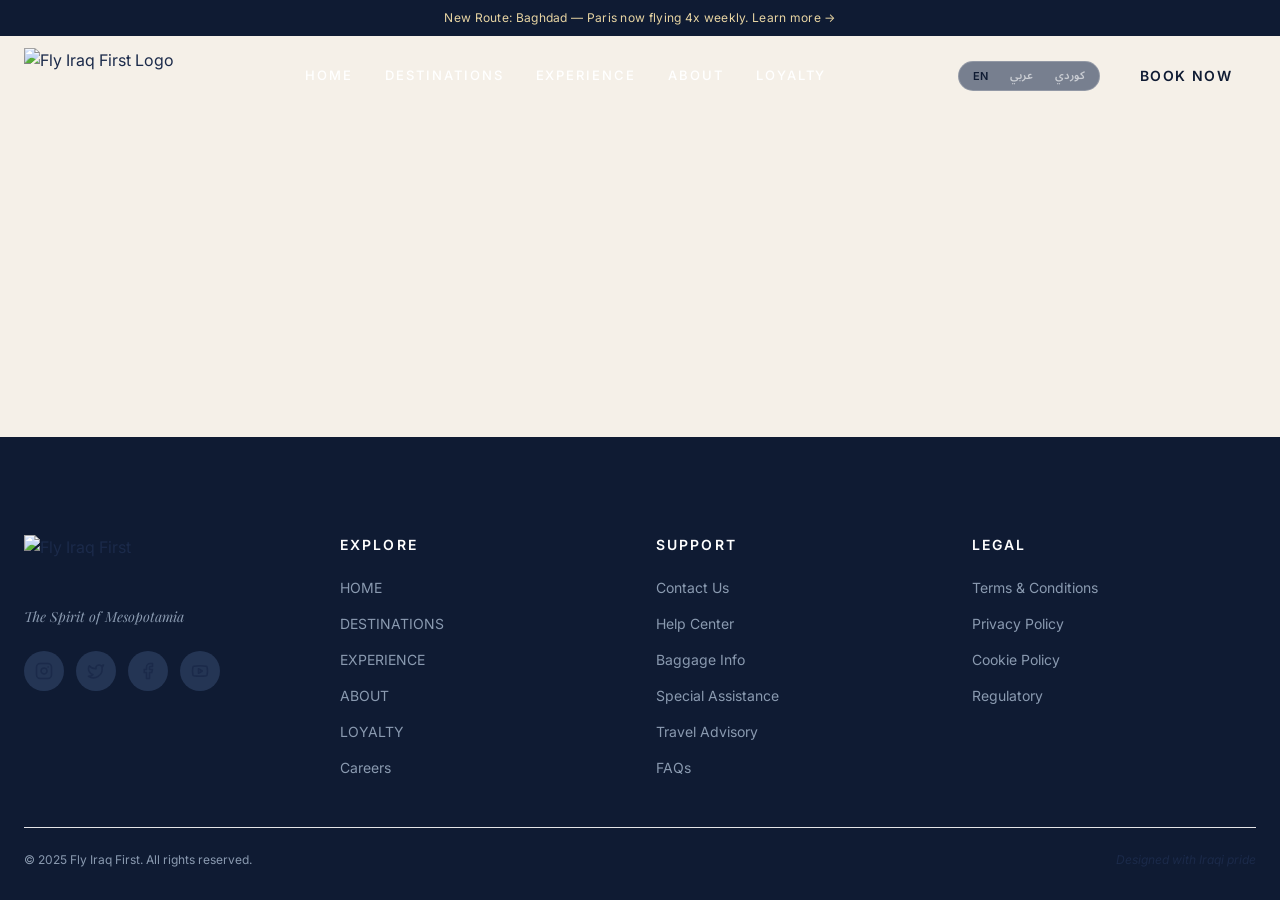
==== flyiraq-v1/index.html @ d0d659bf "Rename extracted/ to flyiraq-v1/ and update references Co-Authored-By: Claude Opus 4.8 <noreply@anth" ====
<!doctype html>
<html lang="en">
  <head>
    <meta charset="UTF-8" />
    <meta name="viewport" content="width=device-width, initial-scale=1.0" />
    <title>Fly Iraq First — The Spirit of Mesopotamia</title>
    <link rel="preconnect" href="https://fonts.googleapis.com" />
    <link rel="preconnect" href="https://fonts.gstatic.com" crossorigin />
    <link href="https://fonts.googleapis.com/css2?family=Inter:wght@300;400;500;600;700&family=Noto+Sans+Arabic:wght@300;400;500;600;700&family=Playfair+Display:ital,wght@0,400;0,600;0,700;1,400&display=swap" rel="stylesheet" />
    <link href="https://fonts.googleapis.com/css2?family=Noto+Naskh+Arabic:wght@400;500;600;700&display=swap" rel="stylesheet" />
    <script type="module" crossorigin src="./assets/index-B_lnW-cj.js"></script>
    <link rel="stylesheet" crossorigin href="./assets/index-8fQ9rFfK.css">
  </head>
  <body>
    <div id="root"></div>
  </body>
</html>
---- flyiraq-v1/assets/index-8fQ9rFfK.css ----
*,:before,:after{--tw-border-spacing-x: 0;--tw-border-spacing-y: 0;--tw-translate-x: 0;--tw-translate-y: 0;--tw-rotate: 0;--tw-skew-x: 0;--tw-skew-y: 0;--tw-scale-x: 1;--tw-scale-y: 1;--tw-pan-x: ;--tw-pan-y: ;--tw-pinch-zoom: ;--tw-scroll-snap-strictness: proximity;--tw-gradient-from-position: ;--tw-gradient-via-position: ;--tw-gradient-to-position: ;--tw-ordinal: ;--tw-slashed-zero: ;--tw-numeric-figure: ;--tw-numeric-spacing: ;--tw-numeric-fraction: ;--tw-ring-inset: ;--tw-ring-offset-width: 0px;--tw-ring-offset-color: #fff;--tw-ring-color: rgb(59 130 246 / .5);--tw-ring-offset-shadow: 0 0 #0000;--tw-ring-shadow: 0 0 #0000;--tw-shadow: 0 0 #0000;--tw-shadow-colored: 0 0 #0000;--tw-blur: ;--tw-brightness: ;--tw-contrast: ;--tw-grayscale: ;--tw-hue-rotate: ;--tw-invert: ;--tw-saturate: ;--tw-sepia: ;--tw-drop-shadow: ;--tw-backdrop-blur: ;--tw-backdrop-brightness: ;--tw-backdrop-contrast: ;--tw-backdrop-grayscale: ;--tw-backdrop-hue-rotate: ;--tw-backdrop-invert: ;--tw-backdrop-opacity: ;--tw-backdrop-saturate: ;--tw-backdrop-sepia: ;--tw-contain-size: ;--tw-contain-layout: ;--tw-contain-paint: ;--tw-contain-style: }::backdrop{--tw-border-spacing-x: 0;--tw-border-spacing-y: 0;--tw-translate-x: 0;--tw-translate-y: 0;--tw-rotate: 0;--tw-skew-x: 0;--tw-skew-y: 0;--tw-scale-x: 1;--tw-scale-y: 1;--tw-pan-x: ;--tw-pan-y: ;--tw-pinch-zoom: ;--tw-scroll-snap-strictness: proximity;--tw-gradient-from-position: ;--tw-gradient-via-position: ;--tw-gradient-to-position: ;--tw-ordinal: ;--tw-slashed-zero: ;--tw-numeric-figure: ;--tw-numeric-spacing: ;--tw-numeric-fraction: ;--tw-ring-inset: ;--tw-ring-offset-width: 0px;--tw-ring-offset-color: #fff;--tw-ring-color: rgb(59 130 246 / .5);--tw-ring-offset-shadow: 0 0 #0000;--tw-ring-shadow: 0 0 #0000;--tw-shadow: 0 0 #0000;--tw-shadow-colored: 0 0 #0000;--tw-blur: ;--tw-brightness: ;--tw-contrast: ;--tw-grayscale: ;--tw-hue-rotate: ;--tw-invert: ;--tw-saturate: ;--tw-sepia: ;--tw-drop-shadow: ;--tw-backdrop-blur: ;--tw-backdrop-brightness: ;--tw-backdrop-contrast: ;--tw-backdrop-grayscale: ;--tw-backdrop-hue-rotate: ;--tw-backdrop-invert: ;--tw-backdrop-opacity: ;--tw-backdrop-saturate: ;--tw-backdrop-sepia: ;--tw-contain-size: ;--tw-contain-layout: ;--tw-contain-paint: ;--tw-contain-style: }*,:before,:after{box-sizing:border-box;border-width:0;border-style:solid;border-color:#e5e7eb}:before,:after{--tw-content: ""}html,:host{line-height:1.5;-webkit-text-size-adjust:100%;-moz-tab-size:4;-o-tab-size:4;tab-size:4;font-family:ui-sans-serif,system-ui,sans-serif,"Apple Color Emoji","Segoe UI Emoji",Segoe UI Symbol,"Noto Color Emoji";font-feature-settings:normal;font-variation-settings:normal;-webkit-tap-highlight-color:transparent}body{margin:0;line-height:inherit}hr{height:0;color:inherit;border-top-width:1px}abbr:where([title]){-webkit-text-decoration:underline dotted;text-decoration:underline dotted}h1,h2,h3,h4,h5,h6{font-size:inherit;font-weight:inherit}a{color:inherit;text-decoration:inherit}b,strong{font-weight:bolder}code,kbd,samp,pre{font-family:ui-monospace,SFMono-Regular,Menlo,Monaco,Consolas,Liberation Mono,Courier New,monospace;font-feature-settings:normal;font-variation-settings:normal;font-size:1em}small{font-size:80%}sub,sup{font-size:75%;line-height:0;position:relative;vertical-align:baseline}sub{bottom:-.25em}sup{top:-.5em}table{text-indent:0;border-color:inherit;border-collapse:collapse}button,input,optgroup,select,textarea{font-family:inherit;font-feature-settings:inherit;font-variation-settings:inherit;font-size:100%;font-weight:inherit;line-height:inherit;letter-spacing:inherit;color:inherit;margin:0;padding:0}button,select{text-transform:none}button,input:where([type=button]),input:where([type=reset]),input:where([type=submit]){-webkit-appearance:button;background-color:transparent;background-image:none}:-moz-focusring{outline:auto}:-moz-ui-invalid{box-shadow:none}progress{vertical-align:baseline}::-webkit-inner-spin-button,::-webkit-outer-spin-button{height:auto}[type=search]{-webkit-appearance:textfield;outline-offset:-2px}::-webkit-search-decoration{-webkit-appearance:none}::-webkit-file-upload-button{-webkit-appearance:button;font:inherit}summary{display:list-item}blockquote,dl,dd,h1,h2,h3,h4,h5,h6,hr,figure,p,pre{margin:0}fieldset{margin:0;padding:0}legend{padding:0}ol,ul,menu{list-style:none;margin:0;padding:0}dialog{padding:0}textarea{resize:vertical}input::-moz-placeholder,textarea::-moz-placeholder{opacity:1;color:#9ca3af}input::placeholder,textarea::placeholder{opacity:1;color:#9ca3af}button,[role=button]{cursor:pointer}:disabled{cursor:default}img,svg,video,canvas,audio,iframe,embed,object{display:block;vertical-align:middle}img,video{max-width:100%;height:auto}[hidden]:where(:not([hidden=until-found])){display:none}:root{--background: 0 0% 100%;--foreground: 240 10% 3.9%;--card: 0 0% 100%;--card-foreground: 240 10% 3.9%;--popover: 0 0% 100%;--popover-foreground: 240 10% 3.9%;--primary: 240 5.9% 10%;--primary-foreground: 0 0% 98%;--secondary: 240 4.8% 95.9%;--secondary-foreground: 240 5.9% 10%;--muted: 240 4.8% 95.9%;--muted-foreground: 240 3.8% 46.1%;--accent: 240 4.8% 95.9%;--accent-foreground: 240 5.9% 10%;--destructive: 0 84.2% 60.2%;--destructive-foreground: 0 0% 98%;--border: 240 5.9% 90%;--input: 240 5.9% 90%;--ring: 240 5.9% 10%;--radius: .25rem;--gold-primary: #C5A55A;--gold-light: #E8D5A3;--gold-dark: #9A7B3D;--navy-primary: #1B2A4A;--navy-deep: #0F1B33;--navy-surface: #243554;--navy-light: #2D4A6F;--cream: #F5F0E8;--cream-dark: #E8E0D4;--text-primary: #1B2A4A;--text-secondary: #5A6A82;--text-on-dark: #F5F0E8;--text-muted-dark: #8A9AB0;--gold-gradient: linear-gradient(135deg, #C5A55A 0%, #E8D5A3 50%, #9A7B3D 100%);--navy-gradient: linear-gradient(180deg, #1B2A4A 0%, #0F1B33 100%);--ease-luxury: cubic-bezier(.16, 1, .3, 1);--ease-smooth: cubic-bezier(.45, .05, .55, .95);--ease-dramatic: cubic-bezier(.87, 0, .13, 1);--ease-bounce: cubic-bezier(.34, 1.56, .64, 1)}.dark{--background: 240 10% 3.9%;--foreground: 0 0% 98%;--card: 240 10% 3.9%;--card-foreground: 0 0% 98%;--popover: 240 10% 3.9%;--popover-foreground: 0 0% 98%;--primary: 0 0% 98%;--primary-foreground: 240 5.9% 10%;--secondary: 240 3.7% 15.9%;--secondary-foreground: 0 0% 98%;--muted: 240 3.7% 15.9%;--muted-foreground: 240 5% 64.9%;--accent: 240 3.7% 15.9%;--accent-foreground: 0 0% 98%;--destructive: 0 62.8% 30.6%;--destructive-foreground: 0 0% 98%;--border: 240 3.7% 15.9%;--input: 240 3.7% 15.9%;--ring: 240 4.9% 83.9%}*{border-color:hsl(var(--border))}body{--tw-bg-opacity: 1;background-color:rgb(245 240 232 / var(--tw-bg-opacity, 1));font-family:Inter,sans-serif;--tw-text-opacity: 1;color:rgb(27 42 74 / var(--tw-text-opacity, 1));-webkit-font-smoothing:antialiased;-moz-osx-font-smoothing:grayscale}html{scroll-behavior:smooth}h1,h2,h3,h4,h5,h6{font-family:Playfair Display,serif}.sr-only{position:absolute;width:1px;height:1px;padding:0;margin:-1px;overflow:hidden;clip:rect(0,0,0,0);white-space:nowrap;border-width:0}.pointer-events-none{pointer-events:none}.visible{visibility:visible}.invisible{visibility:hidden}.fixed{position:fixed}.absolute{position:absolute}.relative{position:relative}.inset-0{inset:0}.inset-x-0{left:0;right:0}.inset-y-0{top:0;bottom:0}.-bottom-1{bottom:-.25rem}.-bottom-12{bottom:-3rem}.-bottom-\[13px\]{bottom:-13px}.-left-12{left:-3rem}.-right-12{right:-3rem}.-right-4{right:-1rem}.-top-12{top:-3rem}.bottom-0{bottom:0}.bottom-24{bottom:6rem}.bottom-6{bottom:1.5rem}.bottom-8{bottom:2rem}.left-0{left:0}.left-1\/2{left:50%}.left-2{left:.5rem}.left-3{left:.75rem}.left-4{left:1rem}.left-6{left:1.5rem}.left-\[50\%\]{left:50%}.right-0{right:0}.right-1{right:.25rem}.right-2{right:.5rem}.right-3{right:.75rem}.right-4{right:1rem}.top-0{top:0}.top-1\.5{top:.375rem}.top-1\/2{top:50%}.top-3{top:.75rem}.top-3\.5{top:.875rem}.top-4{top:1rem}.top-\[1px\]{top:1px}.top-\[36px\]{top:36px}.top-\[50\%\]{top:50%}.top-\[60\%\]{top:60%}.top-full{top:100%}.isolate{isolation:isolate}.z-0{z-index:0}.z-10{z-index:10}.z-20{z-index:20}.z-40{z-index:40}.z-50{z-index:50}.z-\[1\]{z-index:1}.z-\[60\]{z-index:60}.order-first{order:-9999}.order-last{order:9999}.col-start-2{grid-column-start:2}.row-span-2{grid-row:span 2 / span 2}.row-start-1{grid-row-start:1}.\!m-0{margin:0!important}.-mx-1{margin-left:-.25rem;margin-right:-.25rem}.-my-2{margin-top:-.5rem;margin-bottom:-.5rem}.mx-2{margin-left:.5rem;margin-right:.5rem}.mx-3\.5{margin-left:.875rem;margin-right:.875rem}.mx-auto{margin-left:auto;margin-right:auto}.my-0{margin-top:0;margin-bottom:0}.my-0\.5{margin-top:.125rem;margin-bottom:.125rem}.my-1{margin-top:.25rem;margin-bottom:.25rem}.my-5{margin-top:1.25rem;margin-bottom:1.25rem}.-ml-4{margin-left:-1rem}.-mt-4{margin-top:-1rem}.-mt-\[116px\]{margin-top:-116px}.mb-1{margin-bottom:.25rem}.mb-1\.5{margin-bottom:.375rem}.mb-10{margin-bottom:2.5rem}.mb-12{margin-bottom:3rem}.mb-16{margin-bottom:4rem}.mb-2{margin-bottom:.5rem}.mb-3{margin-bottom:.75rem}.mb-4{margin-bottom:1rem}.mb-5{margin-bottom:1.25rem}.mb-6{margin-bottom:1.5rem}.mb-8{margin-bottom:2rem}.mb-space-2{margin-bottom:16px}.mb-space-6{margin-bottom:64px}.ml-1{margin-left:.25rem}.ml-4{margin-left:1rem}.ml-auto{margin-left:auto}.mr-2{margin-right:.5rem}.mt-0\.5{margin-top:.125rem}.mt-1{margin-top:.25rem}.mt-1\.5{margin-top:.375rem}.mt-10{margin-top:2.5rem}.mt-12{margin-top:3rem}.mt-2{margin-top:.5rem}.mt-3{margin-top:.75rem}.mt-4{margin-top:1rem}.mt-5{margin-top:1.25rem}.mt-6{margin-top:1.5rem}.mt-8{margin-top:2rem}.mt-auto{margin-top:auto}.line-clamp-1{overflow:hidden;display:-webkit-box;-webkit-box-orient:vertical;-webkit-line-clamp:1}.line-clamp-2{overflow:hidden;display:-webkit-box;-webkit-box-orient:vertical;-webkit-line-clamp:2}.block{display:block}.inline-block{display:inline-block}.flex{display:flex}.inline-flex{display:inline-flex}.table{display:table}.table-caption{display:table-caption}.table-cell{display:table-cell}.table-row{display:table-row}.grid{display:grid}.hidden{display:none}.aspect-\[3\/4\]{aspect-ratio:3/4}.aspect-square{aspect-ratio:1 / 1}.aspect-video{aspect-ratio:16 / 9}.size-10{width:2.5rem;height:2.5rem}.size-2{width:.5rem;height:.5rem}.size-2\.5{width:.625rem;height:.625rem}.size-3{width:.75rem;height:.75rem}.size-3\.5{width:.875rem;height:.875rem}.size-4{width:1rem;height:1rem}.size-6{width:1.5rem;height:1.5rem}.size-7{width:1.75rem;height:1.75rem}.size-8{width:2rem;height:2rem}.size-9{width:2.25rem;height:2.25rem}.size-auto{width:auto;height:auto}.size-full{width:100%;height:100%}.h-1{height:.25rem}.h-1\.5{height:.375rem}.h-10{height:2.5rem}.h-12{height:3rem}.h-14{height:3.5rem}.h-16{height:4rem}.h-2{height:.5rem}.h-2\.5{height:.625rem}.h-20{height:5rem}.h-32{height:8rem}.h-4{height:1rem}.h-48{height:12rem}.h-5{height:1.25rem}.h-6{height:1.5rem}.h-7{height:1.75rem}.h-8{height:2rem}.h-9{height:2.25rem}.h-\[1\.15rem\]{height:1.15rem}.h-\[100dvh\]{height:100dvh}.h-\[1px\]{height:1px}.h-\[2px\]{height:2px}.h-\[36px\]{height:36px}.h-\[4px\]{height:4px}.h-\[72px\]{height:72px}.h-\[calc\(100\%-1px\)\]{height:calc(100% - 1px)}.h-\[var\(--radix-navigation-menu-viewport-height\)\]{height:var(--radix-navigation-menu-viewport-height)}.h-\[var\(--radix-select-trigger-height\)\]{height:var(--radix-select-trigger-height)}.h-auto{height:auto}.h-full{height:100%}.h-px{height:1px}.h-svh{height:100svh}.max-h-\[300px\]{max-height:300px}.max-h-\[600px\]{max-height:600px}.min-h-0{min-height:0px}.min-h-16{min-height:4rem}.min-h-4{min-height:1rem}.min-h-\[100dvh\]{min-height:100dvh}.min-h-\[600px\]{min-height:600px}.min-h-svh{min-height:100svh}.w-0{width:0px}.w-0\.5{width:.125rem}.w-1{width:.25rem}.w-1\.5{width:.375rem}.w-10{width:2.5rem}.w-12{width:3rem}.w-14{width:3.5rem}.w-16{width:4rem}.w-2{width:.5rem}.w-2\.5{width:.625rem}.w-20{width:5rem}.w-3{width:.75rem}.w-3\/4{width:75%}.w-4{width:1rem}.w-5{width:1.25rem}.w-6{width:1.5rem}.w-64{width:16rem}.w-72{width:18rem}.w-8{width:2rem}.w-9{width:2.25rem}.w-\[100px\]{width:100px}.w-\[320px\]{width:320px}.w-\[3px\]{width:3px}.w-\[60px\]{width:60px}.w-\[72px\]{width:72px}.w-auto{width:auto}.w-fit{width:-moz-fit-content;width:fit-content}.w-full{width:100%}.w-max{width:-moz-max-content;width:max-content}.w-px{width:1px}.min-w-0{min-width:0px}.min-w-10{min-width:2.5rem}.min-w-5{min-width:1.25rem}.min-w-8{min-width:2rem}.min-w-9{min-width:2.25rem}.min-w-\[12rem\]{min-width:12rem}.min-w-\[700px\]{min-width:700px}.min-w-\[8rem\]{min-width:8rem}.min-w-\[var\(--radix-select-trigger-width\)\]{min-width:var(--radix-select-trigger-width)}.max-w-2xl{max-width:42rem}.max-w-3xl{max-width:48rem}.max-w-4xl{max-width:56rem}.max-w-\[1100px\]{max-width:1100px}.max-w-\[500px\]{max-width:500px}.max-w-\[600px\]{max-width:600px}.max-w-\[700px\]{max-width:700px}.max-w-\[800px\]{max-width:800px}.max-w-\[calc\(100\%-2rem\)\]{max-width:calc(100% - 2rem)}.max-w-container{max-width:1400px}.max-w-container-wide{max-width:1600px}.max-w-max{max-width:-moz-max-content;max-width:max-content}.max-w-sm{max-width:24rem}.max-w-xl{max-width:36rem}.flex-1{flex:1 1 0%}.flex-shrink-0,.shrink-0{flex-shrink:0}.grow{flex-grow:1}.grow-0{flex-grow:0}.basis-full{flex-basis:100%}.caption-bottom{caption-side:bottom}.border-collapse{border-collapse:collapse}.origin-center{transform-origin:center}.origin-left{transform-origin:left}.-translate-x-1\/2{--tw-translate-x: -50%;transform:translate(var(--tw-translate-x),var(--tw-translate-y)) rotate(var(--tw-rotate)) skew(var(--tw-skew-x)) skewY(var(--tw-skew-y)) scaleX(var(--tw-scale-x)) scaleY(var(--tw-scale-y))}.-translate-x-2{--tw-translate-x: -.5rem;transform:translate(var(--tw-translate-x),var(--tw-translate-y)) rotate(var(--tw-rotate)) skew(var(--tw-skew-x)) skewY(var(--tw-skew-y)) scaleX(var(--tw-scale-x)) scaleY(var(--tw-scale-y))}.-translate-x-6{--tw-translate-x: -1.5rem;transform:translate(var(--tw-translate-x),var(--tw-translate-y)) rotate(var(--tw-rotate)) skew(var(--tw-skew-x)) skewY(var(--tw-skew-y)) scaleX(var(--tw-scale-x)) scaleY(var(--tw-scale-y))}.-translate-x-px{--tw-translate-x: -1px;transform:translate(var(--tw-translate-x),var(--tw-translate-y)) rotate(var(--tw-rotate)) skew(var(--tw-skew-x)) skewY(var(--tw-skew-y)) scaleX(var(--tw-scale-x)) scaleY(var(--tw-scale-y))}.-translate-y-1\/2{--tw-translate-y: -50%;transform:translate(var(--tw-translate-x),var(--tw-translate-y)) rotate(var(--tw-rotate)) skew(var(--tw-skew-x)) skewY(var(--tw-skew-y)) scaleX(var(--tw-scale-x)) scaleY(var(--tw-scale-y))}.translate-x-2{--tw-translate-x: .5rem;transform:translate(var(--tw-translate-x),var(--tw-translate-y)) rotate(var(--tw-rotate)) skew(var(--tw-skew-x)) skewY(var(--tw-skew-y)) scaleX(var(--tw-scale-x)) scaleY(var(--tw-scale-y))}.translate-x-6{--tw-translate-x: 1.5rem;transform:translate(var(--tw-translate-x),var(--tw-translate-y)) rotate(var(--tw-rotate)) skew(var(--tw-skew-x)) skewY(var(--tw-skew-y)) scaleX(var(--tw-scale-x)) scaleY(var(--tw-scale-y))}.translate-x-\[-50\%\]{--tw-translate-x: -50%;transform:translate(var(--tw-translate-x),var(--tw-translate-y)) rotate(var(--tw-rotate)) skew(var(--tw-skew-x)) skewY(var(--tw-skew-y)) scaleX(var(--tw-scale-x)) scaleY(var(--tw-scale-y))}.translate-x-px{--tw-translate-x: 1px;transform:translate(var(--tw-translate-x),var(--tw-translate-y)) rotate(var(--tw-rotate)) skew(var(--tw-skew-x)) skewY(var(--tw-skew-y)) scaleX(var(--tw-scale-x)) scaleY(var(--tw-scale-y))}.translate-y-0\.5{--tw-translate-y: .125rem;transform:translate(var(--tw-translate-x),var(--tw-translate-y)) rotate(var(--tw-rotate)) skew(var(--tw-skew-x)) skewY(var(--tw-skew-y)) scaleX(var(--tw-scale-x)) scaleY(var(--tw-scale-y))}.translate-y-\[-50\%\]{--tw-translate-y: -50%;transform:translate(var(--tw-translate-x),var(--tw-translate-y)) rotate(var(--tw-rotate)) skew(var(--tw-skew-x)) skewY(var(--tw-skew-y)) scaleX(var(--tw-scale-x)) scaleY(var(--tw-scale-y))}.translate-y-\[calc\(-50\%_-_2px\)\]{--tw-translate-y: calc(-50% - 2px) ;transform:translate(var(--tw-translate-x),var(--tw-translate-y)) rotate(var(--tw-rotate)) skew(var(--tw-skew-x)) skewY(var(--tw-skew-y)) scaleX(var(--tw-scale-x)) scaleY(var(--tw-scale-y))}.rotate-45{--tw-rotate: 45deg;transform:translate(var(--tw-translate-x),var(--tw-translate-y)) rotate(var(--tw-rotate)) skew(var(--tw-skew-x)) skewY(var(--tw-skew-y)) scaleX(var(--tw-scale-x)) scaleY(var(--tw-scale-y))}.rotate-90{--tw-rotate: 90deg;transform:translate(var(--tw-translate-x),var(--tw-translate-y)) rotate(var(--tw-rotate)) skew(var(--tw-skew-x)) skewY(var(--tw-skew-y)) scaleX(var(--tw-scale-x)) scaleY(var(--tw-scale-y))}.scale-x-0{--tw-scale-x: 0;transform:translate(var(--tw-translate-x),var(--tw-translate-y)) rotate(var(--tw-rotate)) skew(var(--tw-skew-x)) skewY(var(--tw-skew-y)) scaleX(var(--tw-scale-x)) scaleY(var(--tw-scale-y))}.transform{transform:translate(var(--tw-translate-x),var(--tw-translate-y)) rotate(var(--tw-rotate)) skew(var(--tw-skew-x)) skewY(var(--tw-skew-y)) scaleX(var(--tw-scale-x)) scaleY(var(--tw-scale-y))}.animate-\[spin_6s_ease-in-out_infinite\]{animation:spin 6s ease-in-out infinite}@keyframes caret-blink{0%,70%,to{opacity:1}20%,50%{opacity:0}}.animate-caret-blink{animation:caret-blink 1.25s ease-out infinite}@keyframes float{0%,to{transform:translateY(0)}50%{transform:translateY(-8px)}}.animate-float{animation:float 4s ease-in-out infinite}@keyframes gold-shimmer{0%{background-position:-200% center}to{background-position:200% center}}.animate-gold-shimmer{animation:gold-shimmer 3s linear infinite}@keyframes pulse{50%{opacity:.5}}.animate-pulse{animation:pulse 2s cubic-bezier(.4,0,.6,1) infinite}@keyframes spin{to{transform:rotate(360deg)}}.animate-spin{animation:spin 1s linear infinite}.cursor-default{cursor:default}.cursor-pointer{cursor:pointer}.cursor-text{cursor:text}.touch-none{touch-action:none}.select-none{-webkit-user-select:none;-moz-user-select:none;user-select:none}.resize-none{resize:none}.scroll-my-1{scroll-margin-top:.25rem;scroll-margin-bottom:.25rem}.scroll-py-1{scroll-padding-top:.25rem;scroll-padding-bottom:.25rem}.list-disc{list-style-type:disc}.list-none{list-style-type:none}.auto-rows-min{grid-auto-rows:min-content}.grid-cols-1{grid-template-columns:repeat(1,minmax(0,1fr))}.grid-cols-2{grid-template-columns:repeat(2,minmax(0,1fr))}.grid-cols-3{grid-template-columns:repeat(3,minmax(0,1fr))}.grid-cols-4{grid-template-columns:repeat(4,minmax(0,1fr))}.grid-cols-5{grid-template-columns:repeat(5,minmax(0,1fr))}.grid-cols-\[0_1fr\]{grid-template-columns:0 1fr}.grid-rows-\[auto_auto\]{grid-template-rows:auto auto}.flex-row{flex-direction:row}.flex-col{flex-direction:column}.flex-col-reverse{flex-direction:column-reverse}.flex-wrap{flex-wrap:wrap}.place-content-center{place-content:center}.items-start{align-items:flex-start}.items-end{align-items:flex-end}.items-center{align-items:center}.items-baseline{align-items:baseline}.items-stretch{align-items:stretch}.justify-start{justify-content:flex-start}.justify-end{justify-content:flex-end}.justify-center{justify-content:center}.justify-between{justify-content:space-between}.justify-items-start{justify-items:start}.gap-0\.5{gap:.125rem}.gap-1{gap:.25rem}.gap-1\.5{gap:.375rem}.gap-10{gap:2.5rem}.gap-12{gap:3rem}.gap-2{gap:.5rem}.gap-2\.5{gap:.625rem}.gap-3{gap:.75rem}.gap-4{gap:1rem}.gap-5{gap:1.25rem}.gap-6{gap:1.5rem}.gap-7{gap:1.75rem}.gap-8{gap:2rem}.gap-\[--spacing\(var\(--gap\)\)\]{gap:var(--spacing(var(--gap)))}.gap-\[2px\]{gap:2px}.gap-space-3{gap:24px}.gap-space-4{gap:32px}.gap-x-6{-moz-column-gap:1.5rem;column-gap:1.5rem}.gap-y-0\.5{row-gap:.125rem}.gap-y-2{row-gap:.5rem}.space-y-0>:not([hidden])~:not([hidden]){--tw-space-y-reverse: 0;margin-top:calc(0px * calc(1 - var(--tw-space-y-reverse)));margin-bottom:calc(0px * var(--tw-space-y-reverse))}.space-y-1>:not([hidden])~:not([hidden]){--tw-space-y-reverse: 0;margin-top:calc(.25rem * calc(1 - var(--tw-space-y-reverse)));margin-bottom:calc(.25rem * var(--tw-space-y-reverse))}.space-y-2>:not([hidden])~:not([hidden]){--tw-space-y-reverse: 0;margin-top:calc(.5rem * calc(1 - var(--tw-space-y-reverse)));margin-bottom:calc(.5rem * var(--tw-space-y-reverse))}.space-y-3>:not([hidden])~:not([hidden]){--tw-space-y-reverse: 0;margin-top:calc(.75rem * calc(1 - var(--tw-space-y-reverse)));margin-bottom:calc(.75rem * var(--tw-space-y-reverse))}.space-y-5>:not([hidden])~:not([hidden]){--tw-space-y-reverse: 0;margin-top:calc(1.25rem * calc(1 - var(--tw-space-y-reverse)));margin-bottom:calc(1.25rem * var(--tw-space-y-reverse))}.space-y-6>:not([hidden])~:not([hidden]){--tw-space-y-reverse: 0;margin-top:calc(1.5rem * calc(1 - var(--tw-space-y-reverse)));margin-bottom:calc(1.5rem * var(--tw-space-y-reverse))}.space-y-8>:not([hidden])~:not([hidden]){--tw-space-y-reverse: 0;margin-top:calc(2rem * calc(1 - var(--tw-space-y-reverse)));margin-bottom:calc(2rem * var(--tw-space-y-reverse))}.self-start{align-self:flex-start}.self-stretch{align-self:stretch}.justify-self-end{justify-self:end}.overflow-auto{overflow:auto}.overflow-hidden{overflow:hidden}.overflow-x-auto{overflow-x:auto}.overflow-y-auto{overflow-y:auto}.overflow-x-hidden{overflow-x:hidden}.whitespace-nowrap{white-space:nowrap}.text-balance{text-wrap:balance}.break-words{overflow-wrap:break-word}.rounded{border-radius:.25rem}.rounded-\[2px\]{border-radius:2px}.rounded-\[4px\]{border-radius:4px}.rounded-\[calc\(var\(--radius\)-5px\)\]{border-radius:calc(var(--radius) - 5px)}.rounded-\[inherit\]{border-radius:inherit}.rounded-full{border-radius:9999px}.rounded-lg{border-radius:var(--radius)}.rounded-md{border-radius:calc(var(--radius) - 2px)}.rounded-none{border-radius:0}.rounded-sm{border-radius:calc(var(--radius) - 4px)}.rounded-xl{border-radius:calc(var(--radius) + 4px)}.rounded-xs{border-radius:calc(var(--radius) - 6px)}.rounded-l-md{border-top-left-radius:calc(var(--radius) - 2px);border-bottom-left-radius:calc(var(--radius) - 2px)}.rounded-r-md{border-top-right-radius:calc(var(--radius) - 2px);border-bottom-right-radius:calc(var(--radius) - 2px)}.rounded-tl-sm{border-top-left-radius:calc(var(--radius) - 4px)}.rounded-tr-sm{border-top-right-radius:calc(var(--radius) - 4px)}.border{border-width:1px}.border-0{border-width:0px}.border-2{border-width:2px}.border-\[1\.5px\]{border-width:1.5px}.border-y{border-top-width:1px;border-bottom-width:1px}.border-b{border-bottom-width:1px}.border-l{border-left-width:1px}.border-l-0{border-left-width:0px}.border-l-\[3px\]{border-left-width:3px}.border-r{border-right-width:1px}.border-t{border-top-width:1px}.border-t-2{border-top-width:2px}.border-dashed{border-style:dashed}.border-\[\#C94B4B\]{--tw-border-opacity: 1;border-color:rgb(201 75 75 / var(--tw-border-opacity, 1))}.border-\[\#E8E0D4\]{--tw-border-opacity: 1;border-color:rgb(232 224 212 / var(--tw-border-opacity, 1))}.border-border{border-color:hsl(var(--border))}.border-border\/50{border-color:hsl(var(--border) / .5)}.border-cream{--tw-border-opacity: 1;border-color:rgb(245 240 232 / var(--tw-border-opacity, 1))}.border-cream-dark{--tw-border-opacity: 1;border-color:rgb(232 224 212 / var(--tw-border-opacity, 1))}.border-gold{--tw-border-opacity: 1;border-color:rgb(197 165 90 / var(--tw-border-opacity, 1))}.border-gold\/25{border-color:#c5a55a40}.border-gold\/40{border-color:#c5a55a66}.border-input{border-color:hsl(var(--input))}.border-navy-light{--tw-border-opacity: 1;border-color:rgb(45 74 111 / var(--tw-border-opacity, 1))}.border-navy-light\/40{border-color:#2d4a6f66}.border-primary{border-color:hsl(var(--primary))}.border-transparent{border-color:transparent}.border-white\/10{border-color:#ffffff1a}.border-white\/15{border-color:#ffffff26}.border-white\/20{border-color:#fff3}.border-l-transparent{border-left-color:transparent}.border-t-transparent{border-top-color:transparent}.bg-\[\#0F1B33\]\/85{background-color:#0f1b33d9}.bg-\[\#0F1B33\]\/95{background-color:#0f1b33f2}.bg-\[\#3A9B6E\]\/10{background-color:#3a9b6e1a}.bg-\[\#F5F0E8\]{--tw-bg-opacity: 1;background-color:rgb(245 240 232 / var(--tw-bg-opacity, 1))}.bg-accent{background-color:hsl(var(--accent))}.bg-background{background-color:hsl(var(--background))}.bg-black\/50{background-color:#00000080}.bg-border{background-color:hsl(var(--border))}.bg-card{background-color:hsl(var(--card))}.bg-cream{--tw-bg-opacity: 1;background-color:rgb(245 240 232 / var(--tw-bg-opacity, 1))}.bg-cream-dark{--tw-bg-opacity: 1;background-color:rgb(232 224 212 / var(--tw-bg-opacity, 1))}.bg-destructive{--tw-bg-opacity: 1;background-color:hsl(var(--destructive) / var(--tw-bg-opacity, 1))}.bg-foreground{background-color:hsl(var(--foreground))}.bg-gold{--tw-bg-opacity: 1;background-color:rgb(197 165 90 / var(--tw-bg-opacity, 1))}.bg-gold\/10{background-color:#c5a55a1a}.bg-input{background-color:hsl(var(--input))}.bg-muted{background-color:hsl(var(--muted))}.bg-muted\/50{background-color:hsl(var(--muted) / .5)}.bg-navy-deep{--tw-bg-opacity: 1;background-color:rgb(15 27 51 / var(--tw-bg-opacity, 1))}.bg-navy-deep\/95{background-color:#0f1b33f2}.bg-navy-light{--tw-bg-opacity: 1;background-color:rgb(45 74 111 / var(--tw-bg-opacity, 1))}.bg-navy-surface{--tw-bg-opacity: 1;background-color:rgb(36 53 84 / var(--tw-bg-opacity, 1))}.bg-navy-surface\/60{background-color:#24355499}.bg-navy\/30{background-color:#1b2a4a4d}.bg-popover{background-color:hsl(var(--popover))}.bg-primary{background-color:hsl(var(--primary))}.bg-primary\/20{background-color:hsl(var(--primary) / .2)}.bg-secondary{background-color:hsl(var(--secondary))}.bg-transparent{background-color:transparent}.bg-white{--tw-bg-opacity: 1;background-color:rgb(255 255 255 / var(--tw-bg-opacity, 1))}.bg-white\/20{background-color:#fff3}.bg-gradient-to-r{background-image:linear-gradient(to right,var(--tw-gradient-stops))}.bg-gradient-to-t{background-image:linear-gradient(to top,var(--tw-gradient-stops))}.from-\[\#0F1B33\]{--tw-gradient-from: #0F1B33 var(--tw-gradient-from-position);--tw-gradient-to: rgb(15 27 51 / 0) var(--tw-gradient-to-position);--tw-gradient-stops: var(--tw-gradient-from), var(--tw-gradient-to)}.from-gold{--tw-gradient-from: #C5A55A var(--tw-gradient-from-position);--tw-gradient-to: rgb(197 165 90 / 0) var(--tw-gradient-to-position);--tw-gradient-stops: var(--tw-gradient-from), var(--tw-gradient-to)}.from-navy-deep\/90{--tw-gradient-from: rgb(15 27 51 / .9) var(--tw-gradient-from-position);--tw-gradient-to: rgb(15 27 51 / 0) var(--tw-gradient-to-position);--tw-gradient-stops: var(--tw-gradient-from), var(--tw-gradient-to)}.via-\[\#0F1B33\]\/40{--tw-gradient-to: rgb(15 27 51 / 0) var(--tw-gradient-to-position);--tw-gradient-stops: var(--tw-gradient-from), rgb(15 27 51 / .4) var(--tw-gradient-via-position), var(--tw-gradient-to)}.via-gold-light{--tw-gradient-to: rgb(232 213 163 / 0) var(--tw-gradient-to-position);--tw-gradient-stops: var(--tw-gradient-from), #E8D5A3 var(--tw-gradient-via-position), var(--tw-gradient-to)}.via-navy-deep\/30{--tw-gradient-to: rgb(15 27 51 / 0) var(--tw-gradient-to-position);--tw-gradient-stops: var(--tw-gradient-from), rgb(15 27 51 / .3) var(--tw-gradient-via-position), var(--tw-gradient-to)}.via-transparent{--tw-gradient-to: rgb(0 0 0 / 0) var(--tw-gradient-to-position);--tw-gradient-stops: var(--tw-gradient-from), transparent var(--tw-gradient-via-position), var(--tw-gradient-to)}.to-gold{--tw-gradient-to: #C5A55A var(--tw-gradient-to-position)}.to-gold-light{--tw-gradient-to: #E8D5A3 var(--tw-gradient-to-position)}.to-transparent{--tw-gradient-to: transparent var(--tw-gradient-to-position)}.bg-\[length\:200\%_auto\]{background-size:200% auto}.bg-cover{background-size:cover}.bg-clip-text{-webkit-background-clip:text;background-clip:text}.bg-center{background-position:center}.fill-current{fill:currentColor}.fill-foreground{fill:hsl(var(--foreground))}.fill-primary{fill:hsl(var(--primary))}.object-cover{-o-object-fit:cover;object-fit:cover}.p-0{padding:0}.p-1{padding:.25rem}.p-2{padding:.5rem}.p-3{padding:.75rem}.p-4{padding:1rem}.p-5{padding:1.25rem}.p-6{padding:1.5rem}.p-8{padding:2rem}.p-\[3px\]{padding:3px}.p-px{padding:1px}.p-space-3{padding:24px}.p-space-4{padding:32px}.px-1{padding-left:.25rem;padding-right:.25rem}.px-1\.5{padding-left:.375rem;padding-right:.375rem}.px-2{padding-left:.5rem;padding-right:.5rem}.px-2\.5{padding-left:.625rem;padding-right:.625rem}.px-3{padding-left:.75rem;padding-right:.75rem}.px-4{padding-left:1rem;padding-right:1rem}.px-5{padding-left:1.25rem;padding-right:1.25rem}.px-6{padding-left:1.5rem;padding-right:1.5rem}.px-8{padding-left:2rem;padding-right:2rem}.px-9{padding-left:2.25rem;padding-right:2.25rem}.py-0\.5{padding-top:.125rem;padding-bottom:.125rem}.py-1{padding-top:.25rem;padding-bottom:.25rem}.py-1\.5{padding-top:.375rem;padding-bottom:.375rem}.py-16{padding-top:4rem;padding-bottom:4rem}.py-2{padding-top:.5rem;padding-bottom:.5rem}.py-2\.5{padding-top:.625rem;padding-bottom:.625rem}.py-3{padding-top:.75rem;padding-bottom:.75rem}.py-3\.5{padding-top:.875rem;padding-bottom:.875rem}.py-4{padding-top:1rem;padding-bottom:1rem}.py-5{padding-top:1.25rem;padding-bottom:1.25rem}.py-6{padding-top:1.5rem;padding-bottom:1.5rem}.py-space-6{padding-top:64px;padding-bottom:64px}.py-space-7{padding-top:96px;padding-bottom:96px}.py-space-8{padding-top:128px;padding-bottom:128px}.pb-2{padding-bottom:.5rem}.pb-20{padding-bottom:5rem}.pb-3{padding-bottom:.75rem}.pb-4{padding-bottom:1rem}.pb-6{padding-bottom:1.5rem}.pb-space-4{padding-bottom:32px}.pl-10{padding-left:2.5rem}.pl-2{padding-left:.5rem}.pl-3{padding-left:.75rem}.pl-4{padding-left:1rem}.pl-6{padding-left:1.5rem}.pl-8{padding-left:2rem}.pr-1{padding-right:.25rem}.pr-2{padding-right:.5rem}.pr-2\.5{padding-right:.625rem}.pr-3{padding-right:.75rem}.pr-4{padding-right:1rem}.pr-8{padding-right:2rem}.pt-0{padding-top:0}.pt-2{padding-top:.5rem}.pt-3{padding-top:.75rem}.pt-4{padding-top:1rem}.pt-6{padding-top:1.5rem}.pt-\[116px\]{padding-top:116px}.pt-space-7{padding-top:96px}.text-left{text-align:left}.text-center{text-align:center}.align-middle{vertical-align:middle}.font-arabic{font-family:Noto Sans Arabic,Noto Naskh Arabic,sans-serif}.font-inter{font-family:Inter,sans-serif}.font-mono{font-family:ui-monospace,SFMono-Regular,Menlo,Monaco,Consolas,Liberation Mono,Courier New,monospace}.font-playfair{font-family:Playfair Display,serif}.font-sans{font-family:ui-sans-serif,system-ui,sans-serif,"Apple Color Emoji","Segoe UI Emoji",Segoe UI Symbol,"Noto Color Emoji"}.text-2xl{font-size:1.5rem;line-height:2rem}.text-3xl{font-size:1.875rem;line-height:2.25rem}.text-4xl{font-size:2.25rem;line-height:2.5rem}.text-\[0\.8rem\]{font-size:.8rem}.text-\[10px\]{font-size:10px}.text-\[11px\]{font-size:11px}.text-\[12px\]{font-size:12px}.text-\[13px\]{font-size:13px}.text-\[15px\]{font-size:15px}.text-\[22px\]{font-size:22px}.text-\[28px\]{font-size:28px}.text-\[32px\]{font-size:32px}.text-\[36px\]{font-size:36px}.text-base{font-size:1rem;line-height:1.5rem}.text-lg{font-size:1.125rem;line-height:1.75rem}.text-sm{font-size:.875rem;line-height:1.25rem}.text-sm\/relaxed{font-size:.875rem;line-height:1.625}.text-xl{font-size:1.25rem;line-height:1.75rem}.text-xs{font-size:.75rem;line-height:1rem}.font-bold{font-weight:700}.font-light{font-weight:300}.font-medium{font-weight:500}.font-normal{font-weight:400}.font-semibold{font-weight:600}.uppercase{text-transform:uppercase}.italic{font-style:italic}.tabular-nums{--tw-numeric-spacing: tabular-nums;font-variant-numeric:var(--tw-ordinal) var(--tw-slashed-zero) var(--tw-numeric-figure) var(--tw-numeric-spacing) var(--tw-numeric-fraction)}.leading-\[1\.7\]{line-height:1.7}.leading-none{line-height:1}.leading-normal{line-height:1.5}.leading-relaxed{line-height:1.625}.leading-snug{line-height:1.375}.leading-tight{line-height:1.25}.tracking-\[-0\.01em\]{letter-spacing:-.01em}.tracking-\[-0\.02em\]{letter-spacing:-.02em}.tracking-\[0\.06em\]{letter-spacing:.06em}.tracking-\[0\.08em\]{letter-spacing:.08em}.tracking-\[0\.12em\]{letter-spacing:.12em}.tracking-\[0\.15em\]{letter-spacing:.15em}.tracking-\[0\.1em\]{letter-spacing:.1em}.tracking-\[0\.2em\]{letter-spacing:.2em}.tracking-tight{letter-spacing:-.025em}.tracking-wide{letter-spacing:.025em}.tracking-wider{letter-spacing:.05em}.tracking-widest{letter-spacing:.1em}.text-\[\#3A9B6E\]{--tw-text-opacity: 1;color:rgb(58 155 110 / var(--tw-text-opacity, 1))}.text-\[\#8A9AB0\]{--tw-text-opacity: 1;color:rgb(138 154 176 / var(--tw-text-opacity, 1))}.text-\[\#8A9AB0\]\/60{color:#8a9ab099}.text-\[\#C94B4B\]{--tw-text-opacity: 1;color:rgb(201 75 75 / var(--tw-text-opacity, 1))}.text-accent-foreground{color:hsl(var(--accent-foreground))}.text-background{color:hsl(var(--background))}.text-card-foreground{color:hsl(var(--card-foreground))}.text-current{color:currentColor}.text-destructive{--tw-text-opacity: 1;color:hsl(var(--destructive) / var(--tw-text-opacity, 1))}.text-foreground{color:hsl(var(--foreground))}.text-gold{--tw-text-opacity: 1;color:rgb(197 165 90 / var(--tw-text-opacity, 1))}.text-gold-dark{--tw-text-opacity: 1;color:rgb(154 123 61 / var(--tw-text-opacity, 1))}.text-gold-light{--tw-text-opacity: 1;color:rgb(232 213 163 / var(--tw-text-opacity, 1))}.text-gold-light\/70{color:#e8d5a3b3}.text-gold\/30{color:#c5a55a4d}.text-muted-foreground{color:hsl(var(--muted-foreground))}.text-navy-deep{--tw-text-opacity: 1;color:rgb(15 27 51 / var(--tw-text-opacity, 1))}.text-popover-foreground{color:hsl(var(--popover-foreground))}.text-primary{color:hsl(var(--primary))}.text-primary-foreground{color:hsl(var(--primary-foreground))}.text-secondary-foreground{color:hsl(var(--secondary-foreground))}.text-text-muted-dark{--tw-text-opacity: 1;color:rgb(138 154 176 / var(--tw-text-opacity, 1))}.text-text-on-dark{--tw-text-opacity: 1;color:rgb(245 240 232 / var(--tw-text-opacity, 1))}.text-text-primary{--tw-text-opacity: 1;color:rgb(27 42 74 / var(--tw-text-opacity, 1))}.text-text-secondary{--tw-text-opacity: 1;color:rgb(90 106 130 / var(--tw-text-opacity, 1))}.text-transparent{color:transparent}.text-white{--tw-text-opacity: 1;color:rgb(255 255 255 / var(--tw-text-opacity, 1))}.text-white\/60{color:#fff9}.text-white\/80{color:#fffc}.line-through{text-decoration-line:line-through}.underline-offset-4{text-underline-offset:4px}.opacity-0{opacity:0}.opacity-40{opacity:.4}.opacity-50{opacity:.5}.opacity-60{opacity:.6}.opacity-70{opacity:.7}.opacity-\[0\.03\]{opacity:.03}.opacity-\[0\.05\]{opacity:.05}.shadow{--tw-shadow: 0 1px 3px 0 rgb(0 0 0 / .1), 0 1px 2px -1px rgb(0 0 0 / .1);--tw-shadow-colored: 0 1px 3px 0 var(--tw-shadow-color), 0 1px 2px -1px var(--tw-shadow-color);box-shadow:var(--tw-ring-offset-shadow, 0 0 #0000),var(--tw-ring-shadow, 0 0 #0000),var(--tw-shadow)}.shadow-\[0_0_0_1px_hsl\(var\(--sidebar-border\)\)\]{--tw-shadow: 0 0 0 1px hsl(var(--sidebar-border));--tw-shadow-colored: 0 0 0 1px var(--tw-shadow-color);box-shadow:var(--tw-ring-offset-shadow, 0 0 #0000),var(--tw-ring-shadow, 0 0 #0000),var(--tw-shadow)}.shadow-\[0_30px_80px_rgba\(27\,42\,74\,0\.25\)\]{--tw-shadow: 0 30px 80px rgba(27,42,74,.25);--tw-shadow-colored: 0 30px 80px var(--tw-shadow-color);box-shadow:var(--tw-ring-offset-shadow, 0 0 #0000),var(--tw-ring-shadow, 0 0 #0000),var(--tw-shadow)}.shadow-lg{--tw-shadow: 0 10px 15px -3px rgb(0 0 0 / .1), 0 4px 6px -4px rgb(0 0 0 / .1);--tw-shadow-colored: 0 10px 15px -3px var(--tw-shadow-color), 0 4px 6px -4px var(--tw-shadow-color);box-shadow:var(--tw-ring-offset-shadow, 0 0 #0000),var(--tw-ring-shadow, 0 0 #0000),var(--tw-shadow)}.shadow-md{--tw-shadow: 0 4px 6px -1px rgb(0 0 0 / .1), 0 2px 4px -2px rgb(0 0 0 / .1);--tw-shadow-colored: 0 4px 6px -1px var(--tw-shadow-color), 0 2px 4px -2px var(--tw-shadow-color);box-shadow:var(--tw-ring-offset-shadow, 0 0 #0000),var(--tw-ring-shadow, 0 0 #0000),var(--tw-shadow)}.shadow-none{--tw-shadow: 0 0 #0000;--tw-shadow-colored: 0 0 #0000;box-shadow:var(--tw-ring-offset-shadow, 0 0 #0000),var(--tw-ring-shadow, 0 0 #0000),var(--tw-shadow)}.shadow-sm{--tw-shadow: 0 1px 2px 0 rgb(0 0 0 / .05);--tw-shadow-colored: 0 1px 2px 0 var(--tw-shadow-color);box-shadow:var(--tw-ring-offset-shadow, 0 0 #0000),var(--tw-ring-shadow, 0 0 #0000),var(--tw-shadow)}.shadow-xl{--tw-shadow: 0 20px 25px -5px rgb(0 0 0 / .1), 0 8px 10px -6px rgb(0 0 0 / .1);--tw-shadow-colored: 0 20px 25px -5px var(--tw-shadow-color), 0 8px 10px -6px var(--tw-shadow-color);box-shadow:var(--tw-ring-offset-shadow, 0 0 #0000),var(--tw-ring-shadow, 0 0 #0000),var(--tw-shadow)}.shadow-xs{--tw-shadow: 0 1px 2px 0 rgb(0 0 0 / .05);--tw-shadow-colored: 0 1px 2px 0 var(--tw-shadow-color);box-shadow:var(--tw-ring-offset-shadow, 0 0 #0000),var(--tw-ring-shadow, 0 0 #0000),var(--tw-shadow)}.outline-none{outline:2px solid transparent;outline-offset:2px}.outline{outline-style:solid}.ring-0{--tw-ring-offset-shadow: var(--tw-ring-inset) 0 0 0 var(--tw-ring-offset-width) var(--tw-ring-offset-color);--tw-ring-shadow: var(--tw-ring-inset) 0 0 0 calc(0px + var(--tw-ring-offset-width)) var(--tw-ring-color);box-shadow:var(--tw-ring-offset-shadow),var(--tw-ring-shadow),var(--tw-shadow, 0 0 #0000)}.ring-\[3px\]{--tw-ring-offset-shadow: var(--tw-ring-inset) 0 0 0 var(--tw-ring-offset-width) var(--tw-ring-offset-color);--tw-ring-shadow: var(--tw-ring-inset) 0 0 0 calc(3px + var(--tw-ring-offset-width)) var(--tw-ring-color);box-shadow:var(--tw-ring-offset-shadow),var(--tw-ring-shadow),var(--tw-shadow, 0 0 #0000)}.ring-\[\#C94B4B\]\/15{--tw-ring-color: rgb(201 75 75 / .15)}.ring-ring\/50{--tw-ring-color: hsl(var(--ring) / .5)}.ring-offset-background{--tw-ring-offset-color: hsl(var(--background))}.filter{filter:var(--tw-blur) var(--tw-brightness) var(--tw-contrast) var(--tw-grayscale) var(--tw-hue-rotate) var(--tw-invert) var(--tw-saturate) var(--tw-sepia) var(--tw-drop-shadow)}.backdrop-blur-\[16px\],.backdrop-blur-lg{--tw-backdrop-blur: blur(16px);-webkit-backdrop-filter:var(--tw-backdrop-blur) var(--tw-backdrop-brightness) var(--tw-backdrop-contrast) var(--tw-backdrop-grayscale) var(--tw-backdrop-hue-rotate) var(--tw-backdrop-invert) var(--tw-backdrop-opacity) var(--tw-backdrop-saturate) var(--tw-backdrop-sepia);backdrop-filter:var(--tw-backdrop-blur) var(--tw-backdrop-brightness) var(--tw-backdrop-contrast) var(--tw-backdrop-grayscale) var(--tw-backdrop-hue-rotate) var(--tw-backdrop-invert) var(--tw-backdrop-opacity) var(--tw-backdrop-saturate) var(--tw-backdrop-sepia)}.transition{transition-property:color,background-color,border-color,text-decoration-color,fill,stroke,opacity,box-shadow,transform,filter,backdrop-filter;transition-timing-function:cubic-bezier(.4,0,.2,1);transition-duration:.15s}.transition-\[color\,box-shadow\]{transition-property:color,box-shadow;transition-timing-function:cubic-bezier(.4,0,.2,1);transition-duration:.15s}.transition-\[left\,right\,width\]{transition-property:left,right,width;transition-timing-function:cubic-bezier(.4,0,.2,1);transition-duration:.15s}.transition-\[margin\,opacity\]{transition-property:margin,opacity;transition-timing-function:cubic-bezier(.4,0,.2,1);transition-duration:.15s}.transition-\[width\,height\,padding\]{transition-property:width,height,padding;transition-timing-function:cubic-bezier(.4,0,.2,1);transition-duration:.15s}.transition-\[width\]{transition-property:width;transition-timing-function:cubic-bezier(.4,0,.2,1);transition-duration:.15s}.transition-all{transition-property:all;transition-timing-function:cubic-bezier(.4,0,.2,1);transition-duration:.15s}.transition-colors{transition-property:color,background-color,border-color,text-decoration-color,fill,stroke;transition-timing-function:cubic-bezier(.4,0,.2,1);transition-duration:.15s}.transition-none{transition-property:none}.transition-opacity{transition-property:opacity;transition-timing-function:cubic-bezier(.4,0,.2,1);transition-duration:.15s}.transition-shadow{transition-property:box-shadow;transition-timing-function:cubic-bezier(.4,0,.2,1);transition-duration:.15s}.transition-transform{transition-property:transform;transition-timing-function:cubic-bezier(.4,0,.2,1);transition-duration:.15s}.duration-100{transition-duration:.1s}.duration-1000{transition-duration:1s}.duration-200{transition-duration:.2s}.duration-300{transition-duration:.3s}.duration-500{transition-duration:.5s}.ease-in-out{transition-timing-function:cubic-bezier(.4,0,.2,1)}.ease-linear{transition-timing-function:linear}.ease-out{transition-timing-function:cubic-bezier(0,0,.2,1)}@keyframes enter{0%{opacity:var(--tw-enter-opacity, 1);transform:translate3d(var(--tw-enter-translate-x, 0),var(--tw-enter-translate-y, 0),0) scale3d(var(--tw-enter-scale, 1),var(--tw-enter-scale, 1),var(--tw-enter-scale, 1)) rotate(var(--tw-enter-rotate, 0))}}@keyframes exit{to{opacity:var(--tw-exit-opacity, 1);transform:translate3d(var(--tw-exit-translate-x, 0),var(--tw-exit-translate-y, 0),0) scale3d(var(--tw-exit-scale, 1),var(--tw-exit-scale, 1),var(--tw-exit-scale, 1)) rotate(var(--tw-exit-rotate, 0))}}.animate-in{animation-name:enter;animation-duration:.15s;--tw-enter-opacity: initial;--tw-enter-scale: initial;--tw-enter-rotate: initial;--tw-enter-translate-x: initial;--tw-enter-translate-y: initial}.fade-in-0{--tw-enter-opacity: 0}.zoom-in-95{--tw-enter-scale: .95}.duration-100{animation-duration:.1s}.duration-1000{animation-duration:1s}.duration-200{animation-duration:.2s}.duration-300{animation-duration:.3s}.duration-500{animation-duration:.5s}.ease-in-out{animation-timing-function:cubic-bezier(.4,0,.2,1)}.ease-linear{animation-timing-function:linear}.ease-out{animation-timing-function:cubic-bezier(0,0,.2,1)}.glass-panel{background:#0f1b33eb;backdrop-filter:blur(24px);-webkit-backdrop-filter:blur(24px)}.\[--cell-size\:--spacing\(8\)\]{--cell-size: var(--spacing(8))}.selection\:bg-primary *::-moz-selection{background-color:hsl(var(--primary))}.selection\:bg-primary *::selection{background-color:hsl(var(--primary))}.selection\:text-primary-foreground *::-moz-selection{color:hsl(var(--primary-foreground))}.selection\:text-primary-foreground *::selection{color:hsl(var(--primary-foreground))}.selection\:bg-primary::-moz-selection{background-color:hsl(var(--primary))}.selection\:bg-primary::selection{background-color:hsl(var(--primary))}.selection\:text-primary-foreground::-moz-selection{color:hsl(var(--primary-foreground))}.selection\:text-primary-foreground::selection{color:hsl(var(--primary-foreground))}.file\:inline-flex::file-selector-button{display:inline-flex}.file\:h-7::file-selector-button{height:1.75rem}.file\:border-0::file-selector-button{border-width:0px}.file\:bg-transparent::file-selector-button{background-color:transparent}.file\:text-sm::file-selector-button{font-size:.875rem;line-height:1.25rem}.file\:font-medium::file-selector-button{font-weight:500}.file\:text-foreground::file-selector-button{color:hsl(var(--foreground))}.placeholder\:text-muted-foreground::-moz-placeholder{color:hsl(var(--muted-foreground))}.placeholder\:text-muted-foreground::placeholder{color:hsl(var(--muted-foreground))}.placeholder\:text-text-muted-dark::-moz-placeholder{--tw-text-opacity: 1;color:rgb(138 154 176 / var(--tw-text-opacity, 1))}.placeholder\:text-text-muted-dark::placeholder{--tw-text-opacity: 1;color:rgb(138 154 176 / var(--tw-text-opacity, 1))}.placeholder\:text-text-secondary::-moz-placeholder{--tw-text-opacity: 1;color:rgb(90 106 130 / var(--tw-text-opacity, 1))}.placeholder\:text-text-secondary::placeholder{--tw-text-opacity: 1;color:rgb(90 106 130 / var(--tw-text-opacity, 1))}.placeholder\:text-white\/40::-moz-placeholder{color:#fff6}.placeholder\:text-white\/40::placeholder{color:#fff6}.after\:absolute:after{content:var(--tw-content);position:absolute}.after\:-inset-2:after{content:var(--tw-content);inset:-.5rem}.after\:inset-y-0:after{content:var(--tw-content);top:0;bottom:0}.after\:left-1\/2:after{content:var(--tw-content);left:50%}.after\:w-1:after{content:var(--tw-content);width:.25rem}.after\:w-\[2px\]:after{content:var(--tw-content);width:2px}.after\:-translate-x-1\/2:after{content:var(--tw-content);--tw-translate-x: -50%;transform:translate(var(--tw-translate-x),var(--tw-translate-y)) rotate(var(--tw-rotate)) skew(var(--tw-skew-x)) skewY(var(--tw-skew-y)) scaleX(var(--tw-scale-x)) scaleY(var(--tw-scale-y))}.first\:rounded-l-md:first-child{border-top-left-radius:calc(var(--radius) - 2px);border-bottom-left-radius:calc(var(--radius) - 2px)}.first\:border-l:first-child{border-left-width:1px}.last\:mt-0:last-child{margin-top:0}.last\:rounded-r-md:last-child{border-top-right-radius:calc(var(--radius) - 2px);border-bottom-right-radius:calc(var(--radius) - 2px)}.last\:border-b-0:last-child{border-bottom-width:0px}.hover\:-translate-y-1:hover{--tw-translate-y: -.25rem;transform:translate(var(--tw-translate-x),var(--tw-translate-y)) rotate(var(--tw-rotate)) skew(var(--tw-skew-x)) skewY(var(--tw-skew-y)) scaleX(var(--tw-scale-x)) scaleY(var(--tw-scale-y))}.hover\:-translate-y-1\.5:hover{--tw-translate-y: -.375rem;transform:translate(var(--tw-translate-x),var(--tw-translate-y)) rotate(var(--tw-rotate)) skew(var(--tw-skew-x)) skewY(var(--tw-skew-y)) scaleX(var(--tw-scale-x)) scaleY(var(--tw-scale-y))}.hover\:-translate-y-2:hover{--tw-translate-y: -.5rem;transform:translate(var(--tw-translate-x),var(--tw-translate-y)) rotate(var(--tw-rotate)) skew(var(--tw-skew-x)) skewY(var(--tw-skew-y)) scaleX(var(--tw-scale-x)) scaleY(var(--tw-scale-y))}.hover\:scale-110:hover{--tw-scale-x: 1.1;--tw-scale-y: 1.1;transform:translate(var(--tw-translate-x),var(--tw-translate-y)) rotate(var(--tw-rotate)) skew(var(--tw-skew-x)) skewY(var(--tw-skew-y)) scaleX(var(--tw-scale-x)) scaleY(var(--tw-scale-y))}.hover\:scale-\[1\.02\]:hover{--tw-scale-x: 1.02;--tw-scale-y: 1.02;transform:translate(var(--tw-translate-x),var(--tw-translate-y)) rotate(var(--tw-rotate)) skew(var(--tw-skew-x)) skewY(var(--tw-skew-y)) scaleX(var(--tw-scale-x)) scaleY(var(--tw-scale-y))}.hover\:border-l-\[3px\]:hover{border-left-width:3px}.hover\:border-gold:hover{--tw-border-opacity: 1;border-color:rgb(197 165 90 / var(--tw-border-opacity, 1))}.hover\:border-gold\/50:hover{border-color:#c5a55a80}.hover\:bg-accent:hover{background-color:hsl(var(--accent))}.hover\:bg-destructive\/90:hover{background-color:hsl(var(--destructive) / .9)}.hover\:bg-muted:hover{background-color:hsl(var(--muted))}.hover\:bg-muted\/50:hover{background-color:hsl(var(--muted) / .5)}.hover\:bg-primary\/90:hover{background-color:hsl(var(--primary) / .9)}.hover\:bg-secondary\/80:hover{background-color:hsl(var(--secondary) / .8)}.hover\:text-accent-foreground:hover{color:hsl(var(--accent-foreground))}.hover\:text-foreground:hover{color:hsl(var(--foreground))}.hover\:text-gold-light:hover{--tw-text-opacity: 1;color:rgb(232 213 163 / var(--tw-text-opacity, 1))}.hover\:text-muted-foreground:hover{color:hsl(var(--muted-foreground))}.hover\:text-navy-deep:hover{--tw-text-opacity: 1;color:rgb(15 27 51 / var(--tw-text-opacity, 1))}.hover\:text-white:hover{--tw-text-opacity: 1;color:rgb(255 255 255 / var(--tw-text-opacity, 1))}.hover\:underline:hover{text-decoration-line:underline}.hover\:opacity-100:hover{opacity:1}.hover\:shadow-\[0_0_0_1px_hsl\(var\(--sidebar-accent\)\)\]:hover{--tw-shadow: 0 0 0 1px hsl(var(--sidebar-accent));--tw-shadow-colored: 0 0 0 1px var(--tw-shadow-color);box-shadow:var(--tw-ring-offset-shadow, 0 0 #0000),var(--tw-ring-shadow, 0 0 #0000),var(--tw-shadow)}.hover\:shadow-\[0_12px_40px_rgba\(27\,42\,74\,0\.08\)\]:hover{--tw-shadow: 0 12px 40px rgba(27,42,74,.08);--tw-shadow-colored: 0 12px 40px var(--tw-shadow-color);box-shadow:var(--tw-ring-offset-shadow, 0 0 #0000),var(--tw-ring-shadow, 0 0 #0000),var(--tw-shadow)}.hover\:shadow-\[0_12px_40px_rgba\(27\,42\,74\,0\.1\)\]:hover{--tw-shadow: 0 12px 40px rgba(27,42,74,.1);--tw-shadow-colored: 0 12px 40px var(--tw-shadow-color);box-shadow:var(--tw-ring-offset-shadow, 0 0 #0000),var(--tw-ring-shadow, 0 0 #0000),var(--tw-shadow)}.hover\:shadow-\[0_16px_50px_rgba\(27\,42\,74\,0\.1\)\]:hover{--tw-shadow: 0 16px 50px rgba(27,42,74,.1);--tw-shadow-colored: 0 16px 50px var(--tw-shadow-color);box-shadow:var(--tw-ring-offset-shadow, 0 0 #0000),var(--tw-ring-shadow, 0 0 #0000),var(--tw-shadow)}.hover\:shadow-\[0_4px_20px_rgba\(197\,165\,90\,0\.4\)\]:hover{--tw-shadow: 0 4px 20px rgba(197,165,90,.4);--tw-shadow-colored: 0 4px 20px var(--tw-shadow-color);box-shadow:var(--tw-ring-offset-shadow, 0 0 #0000),var(--tw-ring-shadow, 0 0 #0000),var(--tw-shadow)}.hover\:shadow-\[0_8px_30px_rgba\(27\,42\,74\,0\.08\)\]:hover{--tw-shadow: 0 8px 30px rgba(27,42,74,.08);--tw-shadow-colored: 0 8px 30px var(--tw-shadow-color);box-shadow:var(--tw-ring-offset-shadow, 0 0 #0000),var(--tw-ring-shadow, 0 0 #0000),var(--tw-shadow)}.hover\:shadow-lg:hover{--tw-shadow: 0 10px 15px -3px rgb(0 0 0 / .1), 0 4px 6px -4px rgb(0 0 0 / .1);--tw-shadow-colored: 0 10px 15px -3px var(--tw-shadow-color), 0 4px 6px -4px var(--tw-shadow-color);box-shadow:var(--tw-ring-offset-shadow, 0 0 #0000),var(--tw-ring-shadow, 0 0 #0000),var(--tw-shadow)}.hover\:shadow-xl:hover{--tw-shadow: 0 20px 25px -5px rgb(0 0 0 / .1), 0 8px 10px -6px rgb(0 0 0 / .1);--tw-shadow-colored: 0 20px 25px -5px var(--tw-shadow-color), 0 8px 10px -6px var(--tw-shadow-color);box-shadow:var(--tw-ring-offset-shadow, 0 0 #0000),var(--tw-ring-shadow, 0 0 #0000),var(--tw-shadow)}.hover\:ring-4:hover{--tw-ring-offset-shadow: var(--tw-ring-inset) 0 0 0 var(--tw-ring-offset-width) var(--tw-ring-offset-color);--tw-ring-shadow: var(--tw-ring-inset) 0 0 0 calc(4px + var(--tw-ring-offset-width)) var(--tw-ring-color);box-shadow:var(--tw-ring-offset-shadow),var(--tw-ring-shadow),var(--tw-shadow, 0 0 #0000)}.focus\:z-10:focus{z-index:10}.focus\:border-gold:focus{--tw-border-opacity: 1;border-color:rgb(197 165 90 / var(--tw-border-opacity, 1))}.focus\:bg-accent:focus{background-color:hsl(var(--accent))}.focus\:text-accent-foreground:focus{color:hsl(var(--accent-foreground))}.focus\:shadow-\[0_0_0_3px_rgba\(197\,165\,90\,0\.2\)\]:focus{--tw-shadow: 0 0 0 3px rgba(197,165,90,.2);--tw-shadow-colored: 0 0 0 3px var(--tw-shadow-color);box-shadow:var(--tw-ring-offset-shadow, 0 0 #0000),var(--tw-ring-shadow, 0 0 #0000),var(--tw-shadow)}.focus\:outline-none:focus{outline:2px solid transparent;outline-offset:2px}.focus\:ring-2:focus{--tw-ring-offset-shadow: var(--tw-ring-inset) 0 0 0 var(--tw-ring-offset-width) var(--tw-ring-offset-color);--tw-ring-shadow: var(--tw-ring-inset) 0 0 0 calc(2px + var(--tw-ring-offset-width)) var(--tw-ring-color);box-shadow:var(--tw-ring-offset-shadow),var(--tw-ring-shadow),var(--tw-shadow, 0 0 #0000)}.focus\:ring-ring:focus{--tw-ring-color: hsl(var(--ring))}.focus\:ring-offset-2:focus{--tw-ring-offset-width: 2px}.focus-visible\:z-10:focus-visible{z-index:10}.focus-visible\:border-ring:focus-visible{border-color:hsl(var(--ring))}.focus-visible\:outline-1:focus-visible{outline-width:1px}.focus-visible\:outline-ring:focus-visible{outline-color:hsl(var(--ring))}.focus-visible\:ring-0:focus-visible{--tw-ring-offset-shadow: var(--tw-ring-inset) 0 0 0 var(--tw-ring-offset-width) var(--tw-ring-offset-color);--tw-ring-shadow: var(--tw-ring-inset) 0 0 0 calc(0px + var(--tw-ring-offset-width)) var(--tw-ring-color);box-shadow:var(--tw-ring-offset-shadow),var(--tw-ring-shadow),var(--tw-shadow, 0 0 #0000)}.focus-visible\:ring-1:focus-visible{--tw-ring-offset-shadow: var(--tw-ring-inset) 0 0 0 var(--tw-ring-offset-width) var(--tw-ring-offset-color);--tw-ring-shadow: var(--tw-ring-inset) 0 0 0 calc(1px + var(--tw-ring-offset-width)) var(--tw-ring-color);box-shadow:var(--tw-ring-offset-shadow),var(--tw-ring-shadow),var(--tw-shadow, 0 0 #0000)}.focus-visible\:ring-2:focus-visible{--tw-ring-offset-shadow: var(--tw-ring-inset) 0 0 0 var(--tw-ring-offset-width) var(--tw-ring-offset-color);--tw-ring-shadow: var(--tw-ring-inset) 0 0 0 calc(2px + var(--tw-ring-offset-width)) var(--tw-ring-color);box-shadow:var(--tw-ring-offset-shadow),var(--tw-ring-shadow),var(--tw-shadow, 0 0 #0000)}.focus-visible\:ring-4:focus-visible{--tw-ring-offset-shadow: var(--tw-ring-inset) 0 0 0 var(--tw-ring-offset-width) var(--tw-ring-offset-color);--tw-ring-shadow: var(--tw-ring-inset) 0 0 0 calc(4px + var(--tw-ring-offset-width)) var(--tw-ring-color);box-shadow:var(--tw-ring-offset-shadow),var(--tw-ring-shadow),var(--tw-shadow, 0 0 #0000)}.focus-visible\:ring-\[3px\]:focus-visible{--tw-ring-offset-shadow: var(--tw-ring-inset) 0 0 0 var(--tw-ring-offset-width) var(--tw-ring-offset-color);--tw-ring-shadow: var(--tw-ring-inset) 0 0 0 calc(3px + var(--tw-ring-offset-width)) var(--tw-ring-color);box-shadow:var(--tw-ring-offset-shadow),var(--tw-ring-shadow),var(--tw-shadow, 0 0 #0000)}.focus-visible\:ring-\[rgba\(197\,165\,90\,0\.15\)\]:focus-visible{--tw-ring-color: rgba(197,165,90,.15)}.focus-visible\:ring-destructive\/20:focus-visible{--tw-ring-color: hsl(var(--destructive) / .2)}.focus-visible\:ring-ring:focus-visible{--tw-ring-color: hsl(var(--ring))}.focus-visible\:ring-ring\/50:focus-visible{--tw-ring-color: hsl(var(--ring) / .5)}.focus-visible\:ring-offset-1:focus-visible{--tw-ring-offset-width: 1px}.active\:scale-\[0\.98\]:active{--tw-scale-x: .98;--tw-scale-y: .98;transform:translate(var(--tw-translate-x),var(--tw-translate-y)) rotate(var(--tw-rotate)) skew(var(--tw-skew-x)) skewY(var(--tw-skew-y)) scaleX(var(--tw-scale-x)) scaleY(var(--tw-scale-y))}.disabled\:pointer-events-none:disabled{pointer-events:none}.disabled\:cursor-not-allowed:disabled{cursor:not-allowed}.disabled\:opacity-50:disabled{opacity:.5}.group\/menu-item:focus-within .group-focus-within\/menu-item\:opacity-100{opacity:1}.group:hover .group-hover\:w-full{width:100%}.group:hover .group-hover\:scale-105{--tw-scale-x: 1.05;--tw-scale-y: 1.05;transform:translate(var(--tw-translate-x),var(--tw-translate-y)) rotate(var(--tw-rotate)) skew(var(--tw-skew-x)) skewY(var(--tw-skew-y)) scaleX(var(--tw-scale-x)) scaleY(var(--tw-scale-y))}.group:hover .group-hover\:scale-110{--tw-scale-x: 1.1;--tw-scale-y: 1.1;transform:translate(var(--tw-translate-x),var(--tw-translate-y)) rotate(var(--tw-rotate)) skew(var(--tw-skew-x)) skewY(var(--tw-skew-y)) scaleX(var(--tw-scale-x)) scaleY(var(--tw-scale-y))}.group:hover .group-hover\:scale-\[1\.07\]{--tw-scale-x: 1.07;--tw-scale-y: 1.07;transform:translate(var(--tw-translate-x),var(--tw-translate-y)) rotate(var(--tw-rotate)) skew(var(--tw-skew-x)) skewY(var(--tw-skew-y)) scaleX(var(--tw-scale-x)) scaleY(var(--tw-scale-y))}.group:hover .group-hover\:scale-x-100{--tw-scale-x: 1;transform:translate(var(--tw-translate-x),var(--tw-translate-y)) rotate(var(--tw-rotate)) skew(var(--tw-skew-x)) skewY(var(--tw-skew-y)) scaleX(var(--tw-scale-x)) scaleY(var(--tw-scale-y))}.group:hover .group-hover\:text-navy-deep{--tw-text-opacity: 1;color:rgb(15 27 51 / var(--tw-text-opacity, 1))}.group\/menu-item:hover .group-hover\/menu-item\:opacity-100,.group:hover .group-hover\:opacity-100{opacity:1}.peer:disabled~.peer-disabled\:cursor-not-allowed{cursor:not-allowed}.peer:disabled~.peer-disabled\:opacity-50{opacity:.5}.has-\[\>button\]\:ml-\[-0\.45rem\]:has(>button){margin-left:-.45rem}.has-\[\>button\]\:mr-\[-0\.45rem\]:has(>button){margin-right:-.45rem}.has-\[\>kbd\]\:ml-\[-0\.35rem\]:has(>kbd){margin-left:-.35rem}.has-\[\>kbd\]\:mr-\[-0\.35rem\]:has(>kbd){margin-right:-.35rem}.has-\[\>\[data-align\=block-end\]\]\:h-auto:has(>[data-align=block-end]){height:auto}.has-\[\>\[data-align\=block-start\]\]\:h-auto:has(>[data-align=block-start]){height:auto}.has-\[\>textarea\]\:h-auto:has(>textarea){height:auto}.has-\[\>\[data-slot\=field\]\]\:w-full:has(>[data-slot=field]){width:100%}.has-\[\>svg\]\:grid-cols-\[calc\(var\(--spacing\)\*4\)_1fr\]:has(>svg){grid-template-columns:calc(var(--spacing) * 4) 1fr}.has-\[\>\[data-align\=block-end\]\]\:flex-col:has(>[data-align=block-end]){flex-direction:column}.has-\[\>\[data-align\=block-start\]\]\:flex-col:has(>[data-align=block-start]){flex-direction:column}.has-\[\>\[data-slot\=field\]\]\:flex-col:has(>[data-slot=field]){flex-direction:column}.has-\[\>\[data-slot\=field-content\]\]\:items-start:has(>[data-slot=field-content]){align-items:flex-start}.has-\[\>\[data-slot\=button-group\]\]\:gap-2:has(>[data-slot=button-group]){gap:.5rem}.has-\[\>\[data-slot\=checkbox-group\]\]\:gap-3:has(>[data-slot=checkbox-group]){gap:.75rem}.has-\[\>\[data-slot\=radio-group\]\]\:gap-3:has(>[data-slot=radio-group]){gap:.75rem}.has-\[\>svg\]\:gap-x-3:has(>svg){-moz-column-gap:.75rem;column-gap:.75rem}.has-\[\>\[data-slot\=field\]\]\:rounded-md:has(>[data-slot=field]){border-radius:calc(var(--radius) - 2px)}.has-\[\>\[data-slot\=field\]\]\:border:has(>[data-slot=field]){border-width:1px}.has-\[\[data-slot\=input-group-control\]\:focus-visible\]\:border-ring:has([data-slot=input-group-control]:focus-visible){border-color:hsl(var(--ring))}.has-\[\[data-slot\]\[aria-invalid\=true\]\]\:border-destructive:has([data-slot][aria-invalid=true]){--tw-border-opacity: 1;border-color:hsl(var(--destructive) / var(--tw-border-opacity, 1))}.has-\[\>svg\]\:p-0:has(>svg){padding:0}.has-\[\>svg\]\:px-2:has(>svg){padding-left:.5rem;padding-right:.5rem}.has-\[\>svg\]\:px-2\.5:has(>svg){padding-left:.625rem;padding-right:.625rem}.has-\[\>svg\]\:px-3:has(>svg){padding-left:.75rem;padding-right:.75rem}.has-\[\>svg\]\:px-4:has(>svg){padding-left:1rem;padding-right:1rem}.has-\[\[data-slot\=input-group-control\]\:focus-visible\]\:ring-\[3px\]:has([data-slot=input-group-control]:focus-visible){--tw-ring-offset-shadow: var(--tw-ring-inset) 0 0 0 var(--tw-ring-offset-width) var(--tw-ring-offset-color);--tw-ring-shadow: var(--tw-ring-inset) 0 0 0 calc(3px + var(--tw-ring-offset-width)) var(--tw-ring-color);box-shadow:var(--tw-ring-offset-shadow),var(--tw-ring-shadow),var(--tw-shadow, 0 0 #0000)}.has-\[\[data-slot\=input-group-control\]\:focus-visible\]\:ring-ring\/50:has([data-slot=input-group-control]:focus-visible){--tw-ring-color: hsl(var(--ring) / .5)}.has-\[\[data-slot\]\[aria-invalid\=true\]\]\:ring-destructive\/20:has([data-slot][aria-invalid=true]){--tw-ring-color: hsl(var(--destructive) / .2)}.group\/item:has([data-slot=item-description]) .group-has-\[\[data-slot\=item-description\]\]\/item\:translate-y-0\.5{--tw-translate-y: .125rem;transform:translate(var(--tw-translate-x),var(--tw-translate-y)) rotate(var(--tw-rotate)) skew(var(--tw-skew-x)) skewY(var(--tw-skew-y)) scaleX(var(--tw-scale-x)) scaleY(var(--tw-scale-y))}.group\/item:has([data-slot=item-description]) .group-has-\[\[data-slot\=item-description\]\]\/item\:self-start{align-self:flex-start}.group\/field:has([data-orientation=horizontal]) .group-has-\[\[data-orientation\=horizontal\]\]\/field\:text-balance{text-wrap:balance}.group\/input-group:has(>input) .group-has-\[\>input\]\/input-group\:pb-2\.5{padding-bottom:.625rem}.group\/input-group:has(>input) .group-has-\[\>input\]\/input-group\:pt-2\.5{padding-top:.625rem}.aria-disabled\:pointer-events-none[aria-disabled=true]{pointer-events:none}.aria-disabled\:opacity-50[aria-disabled=true]{opacity:.5}.aria-selected\:text-muted-foreground[aria-selected=true]{color:hsl(var(--muted-foreground))}.data-\[disabled\=true\]\:pointer-events-none[data-disabled=true],.data-\[disabled\]\:pointer-events-none[data-disabled]{pointer-events:none}.data-\[vaul-drawer-direction\=bottom\]\:inset-x-0[data-vaul-drawer-direction=bottom]{left:0;right:0}.data-\[vaul-drawer-direction\=left\]\:inset-y-0[data-vaul-drawer-direction=left],.data-\[vaul-drawer-direction\=right\]\:inset-y-0[data-vaul-drawer-direction=right]{top:0;bottom:0}.data-\[vaul-drawer-direction\=top\]\:inset-x-0[data-vaul-drawer-direction=top]{left:0;right:0}.data-\[vaul-drawer-direction\=bottom\]\:bottom-0[data-vaul-drawer-direction=bottom]{bottom:0}.data-\[vaul-drawer-direction\=left\]\:left-0[data-vaul-drawer-direction=left]{left:0}.data-\[vaul-drawer-direction\=right\]\:right-0[data-vaul-drawer-direction=right]{right:0}.data-\[vaul-drawer-direction\=top\]\:top-0[data-vaul-drawer-direction=top]{top:0}.data-\[active\=true\]\:z-10[data-active=true]{z-index:10}.data-\[vaul-drawer-direction\=bottom\]\:mt-24[data-vaul-drawer-direction=bottom]{margin-top:6rem}.data-\[vaul-drawer-direction\=top\]\:mb-24[data-vaul-drawer-direction=top]{margin-bottom:6rem}.data-\[orientation\=horizontal\]\:h-1\.5[data-orientation=horizontal]{height:.375rem}.data-\[orientation\=horizontal\]\:h-full[data-orientation=horizontal]{height:100%}.data-\[orientation\=horizontal\]\:h-px[data-orientation=horizontal]{height:1px}.data-\[orientation\=vertical\]\:h-auto[data-orientation=vertical]{height:auto}.data-\[orientation\=vertical\]\:h-full[data-orientation=vertical]{height:100%}.data-\[panel-group-direction\=vertical\]\:h-px[data-panel-group-direction=vertical]{height:1px}.data-\[size\=default\]\:h-9[data-size=default]{height:2.25rem}.data-\[size\=sm\]\:h-8[data-size=sm]{height:2rem}.data-\[vaul-drawer-direction\=bottom\]\:max-h-\[80vh\][data-vaul-drawer-direction=bottom],.data-\[vaul-drawer-direction\=top\]\:max-h-\[80vh\][data-vaul-drawer-direction=top]{max-height:80vh}.data-\[orientation\=vertical\]\:min-h-44[data-orientation=vertical]{min-height:11rem}.data-\[orientation\=horizontal\]\:w-full[data-orientation=horizontal]{width:100%}.data-\[orientation\=vertical\]\:w-1\.5[data-orientation=vertical]{width:.375rem}.data-\[orientation\=vertical\]\:w-auto[data-orientation=vertical]{width:auto}.data-\[orientation\=vertical\]\:w-full[data-orientation=vertical]{width:100%}.data-\[orientation\=vertical\]\:w-px[data-orientation=vertical]{width:1px}.data-\[panel-group-direction\=vertical\]\:w-full[data-panel-group-direction=vertical]{width:100%}.data-\[vaul-drawer-direction\=left\]\:w-3\/4[data-vaul-drawer-direction=left],.data-\[vaul-drawer-direction\=right\]\:w-3\/4[data-vaul-drawer-direction=right]{width:75%}.data-\[side\=bottom\]\:translate-y-1[data-side=bottom]{--tw-translate-y: .25rem;transform:translate(var(--tw-translate-x),var(--tw-translate-y)) rotate(var(--tw-rotate)) skew(var(--tw-skew-x)) skewY(var(--tw-skew-y)) scaleX(var(--tw-scale-x)) scaleY(var(--tw-scale-y))}.data-\[side\=left\]\:-translate-x-1[data-side=left]{--tw-translate-x: -.25rem;transform:translate(var(--tw-translate-x),var(--tw-translate-y)) rotate(var(--tw-rotate)) skew(var(--tw-skew-x)) skewY(var(--tw-skew-y)) scaleX(var(--tw-scale-x)) scaleY(var(--tw-scale-y))}.data-\[side\=right\]\:translate-x-1[data-side=right]{--tw-translate-x: .25rem;transform:translate(var(--tw-translate-x),var(--tw-translate-y)) rotate(var(--tw-rotate)) skew(var(--tw-skew-x)) skewY(var(--tw-skew-y)) scaleX(var(--tw-scale-x)) scaleY(var(--tw-scale-y))}.data-\[side\=top\]\:-translate-y-1[data-side=top]{--tw-translate-y: -.25rem;transform:translate(var(--tw-translate-x),var(--tw-translate-y)) rotate(var(--tw-rotate)) skew(var(--tw-skew-x)) skewY(var(--tw-skew-y)) scaleX(var(--tw-scale-x)) scaleY(var(--tw-scale-y))}.data-\[state\=checked\]\:translate-x-\[calc\(100\%-2px\)\][data-state=checked]{--tw-translate-x: calc(100% - 2px) ;transform:translate(var(--tw-translate-x),var(--tw-translate-y)) rotate(var(--tw-rotate)) skew(var(--tw-skew-x)) skewY(var(--tw-skew-y)) scaleX(var(--tw-scale-x)) scaleY(var(--tw-scale-y))}.data-\[state\=unchecked\]\:translate-x-0[data-state=unchecked]{--tw-translate-x: 0px;transform:translate(var(--tw-translate-x),var(--tw-translate-y)) rotate(var(--tw-rotate)) skew(var(--tw-skew-x)) skewY(var(--tw-skew-y)) scaleX(var(--tw-scale-x)) scaleY(var(--tw-scale-y))}@keyframes accordion-up{0%{height:var(--radix-accordion-content-height)}to{height:0}}.data-\[state\=closed\]\:animate-accordion-up[data-state=closed]{animation:accordion-up .2s ease-out}@keyframes accordion-down{0%{height:0}to{height:var(--radix-accordion-content-height)}}.data-\[state\=open\]\:animate-accordion-down[data-state=open]{animation:accordion-down .2s ease-out}.data-\[orientation\=vertical\]\:flex-col[data-orientation=vertical],.data-\[panel-group-direction\=vertical\]\:flex-col[data-panel-group-direction=vertical]{flex-direction:column}.data-\[slot\=checkbox-group\]\:gap-3[data-slot=checkbox-group]{gap:.75rem}.data-\[range-end\=true\]\:rounded-md[data-range-end=true]{border-radius:calc(var(--radius) - 2px)}.data-\[range-middle\=true\]\:rounded-none[data-range-middle=true]{border-radius:0}.data-\[range-start\=true\]\:rounded-md[data-range-start=true]{border-radius:calc(var(--radius) - 2px)}.data-\[selected\=true\]\:rounded-none[data-selected=true],.data-\[spacing\=0\]\:rounded-none[data-spacing="0"]{border-radius:0}.data-\[range-end\=true\]\:rounded-r-md[data-range-end=true]{border-top-right-radius:calc(var(--radius) - 2px);border-bottom-right-radius:calc(var(--radius) - 2px)}.data-\[range-start\=true\]\:rounded-l-md[data-range-start=true]{border-top-left-radius:calc(var(--radius) - 2px);border-bottom-left-radius:calc(var(--radius) - 2px)}.data-\[vaul-drawer-direction\=bottom\]\:rounded-t-lg[data-vaul-drawer-direction=bottom]{border-top-left-radius:var(--radius);border-top-right-radius:var(--radius)}.data-\[vaul-drawer-direction\=top\]\:rounded-b-lg[data-vaul-drawer-direction=top]{border-bottom-right-radius:var(--radius);border-bottom-left-radius:var(--radius)}.data-\[spacing\=0\]\:data-\[variant\=outline\]\:border-l-0[data-variant=outline][data-spacing="0"]{border-left-width:0px}.data-\[vaul-drawer-direction\=bottom\]\:border-t[data-vaul-drawer-direction=bottom]{border-top-width:1px}.data-\[vaul-drawer-direction\=left\]\:border-r[data-vaul-drawer-direction=left]{border-right-width:1px}.data-\[vaul-drawer-direction\=right\]\:border-l[data-vaul-drawer-direction=right]{border-left-width:1px}.data-\[vaul-drawer-direction\=top\]\:border-b[data-vaul-drawer-direction=top]{border-bottom-width:1px}.data-\[active\=true\]\:border-ring[data-active=true]{border-color:hsl(var(--ring))}.data-\[state\=checked\]\:border-primary[data-state=checked]{border-color:hsl(var(--primary))}.data-\[active\=true\]\:bg-accent\/50[data-active=true]{background-color:hsl(var(--accent) / .5)}.data-\[range-end\=true\]\:bg-primary[data-range-end=true]{background-color:hsl(var(--primary))}.data-\[range-middle\=true\]\:bg-accent[data-range-middle=true]{background-color:hsl(var(--accent))}.data-\[range-start\=true\]\:bg-primary[data-range-start=true],.data-\[selected-single\=true\]\:bg-primary[data-selected-single=true]{background-color:hsl(var(--primary))}.data-\[selected\=true\]\:bg-accent[data-selected=true]{background-color:hsl(var(--accent))}.data-\[state\=active\]\:bg-background[data-state=active]{background-color:hsl(var(--background))}.data-\[state\=checked\]\:bg-primary[data-state=checked]{background-color:hsl(var(--primary))}.data-\[state\=on\]\:bg-accent[data-state=on],.data-\[state\=open\]\:bg-accent[data-state=open]{background-color:hsl(var(--accent))}.data-\[state\=open\]\:bg-accent\/50[data-state=open]{background-color:hsl(var(--accent) / .5)}.data-\[state\=open\]\:bg-secondary[data-state=open]{background-color:hsl(var(--secondary))}.data-\[state\=selected\]\:bg-muted[data-state=selected]{background-color:hsl(var(--muted))}.data-\[state\=unchecked\]\:bg-input[data-state=unchecked]{background-color:hsl(var(--input))}.data-\[inset\]\:pl-8[data-inset]{padding-left:2rem}.data-\[variant\=label\]\:text-sm[data-variant=label]{font-size:.875rem;line-height:1.25rem}.data-\[variant\=legend\]\:text-base[data-variant=legend]{font-size:1rem;line-height:1.5rem}.data-\[active\=true\]\:font-medium[data-active=true]{font-weight:500}.data-\[active\=true\]\:text-accent-foreground[data-active=true]{color:hsl(var(--accent-foreground))}.data-\[error\=true\]\:text-destructive[data-error=true],.data-\[invalid\=true\]\:text-destructive[data-invalid=true]{--tw-text-opacity: 1;color:hsl(var(--destructive) / var(--tw-text-opacity, 1))}.data-\[placeholder\]\:text-muted-foreground[data-placeholder]{color:hsl(var(--muted-foreground))}.data-\[range-end\=true\]\:text-primary-foreground[data-range-end=true]{color:hsl(var(--primary-foreground))}.data-\[range-middle\=true\]\:text-accent-foreground[data-range-middle=true]{color:hsl(var(--accent-foreground))}.data-\[range-start\=true\]\:text-primary-foreground[data-range-start=true],.data-\[selected-single\=true\]\:text-primary-foreground[data-selected-single=true]{color:hsl(var(--primary-foreground))}.data-\[selected\=true\]\:text-accent-foreground[data-selected=true]{color:hsl(var(--accent-foreground))}.data-\[state\=checked\]\:text-primary-foreground[data-state=checked]{color:hsl(var(--primary-foreground))}.data-\[state\=on\]\:text-accent-foreground[data-state=on],.data-\[state\=open\]\:text-accent-foreground[data-state=open]{color:hsl(var(--accent-foreground))}.data-\[state\=open\]\:text-muted-foreground[data-state=open]{color:hsl(var(--muted-foreground))}.data-\[variant\=destructive\]\:text-destructive[data-variant=destructive]{--tw-text-opacity: 1;color:hsl(var(--destructive) / var(--tw-text-opacity, 1))}.data-\[disabled\=true\]\:opacity-50[data-disabled=true],.data-\[disabled\]\:opacity-50[data-disabled]{opacity:.5}.data-\[state\=open\]\:opacity-100[data-state=open]{opacity:1}.data-\[spacing\=0\]\:shadow-none[data-spacing="0"]{--tw-shadow: 0 0 #0000;--tw-shadow-colored: 0 0 #0000;box-shadow:var(--tw-ring-offset-shadow, 0 0 #0000),var(--tw-ring-shadow, 0 0 #0000),var(--tw-shadow)}.data-\[spacing\=default\]\:data-\[variant\=outline\]\:shadow-xs[data-variant=outline][data-spacing=default],.data-\[state\=active\]\:shadow-sm[data-state=active]{--tw-shadow: 0 1px 2px 0 rgb(0 0 0 / .05);--tw-shadow-colored: 0 1px 2px 0 var(--tw-shadow-color);box-shadow:var(--tw-ring-offset-shadow, 0 0 #0000),var(--tw-ring-shadow, 0 0 #0000),var(--tw-shadow)}.data-\[active\=true\]\:ring-\[3px\][data-active=true]{--tw-ring-offset-shadow: var(--tw-ring-inset) 0 0 0 var(--tw-ring-offset-width) var(--tw-ring-offset-color);--tw-ring-shadow: var(--tw-ring-inset) 0 0 0 calc(3px + var(--tw-ring-offset-width)) var(--tw-ring-color);box-shadow:var(--tw-ring-offset-shadow),var(--tw-ring-shadow),var(--tw-shadow, 0 0 #0000)}.data-\[active\=true\]\:ring-ring\/50[data-active=true]{--tw-ring-color: hsl(var(--ring) / .5)}.data-\[state\=closed\]\:duration-300[data-state=closed]{transition-duration:.3s}.data-\[state\=open\]\:duration-500[data-state=open]{transition-duration:.5s}.data-\[motion\^\=from-\]\:animate-in[data-motion^=from-],.data-\[state\=open\]\:animate-in[data-state=open],.data-\[state\=visible\]\:animate-in[data-state=visible]{animation-name:enter;animation-duration:.15s;--tw-enter-opacity: initial;--tw-enter-scale: initial;--tw-enter-rotate: initial;--tw-enter-translate-x: initial;--tw-enter-translate-y: initial}.data-\[motion\^\=to-\]\:animate-out[data-motion^=to-],.data-\[state\=closed\]\:animate-out[data-state=closed],.data-\[state\=hidden\]\:animate-out[data-state=hidden]{animation-name:exit;animation-duration:.15s;--tw-exit-opacity: initial;--tw-exit-scale: initial;--tw-exit-rotate: initial;--tw-exit-translate-x: initial;--tw-exit-translate-y: initial}.data-\[motion\^\=from-\]\:fade-in[data-motion^=from-]{--tw-enter-opacity: 0}.data-\[motion\^\=to-\]\:fade-out[data-motion^=to-],.data-\[state\=closed\]\:fade-out-0[data-state=closed],.data-\[state\=hidden\]\:fade-out[data-state=hidden]{--tw-exit-opacity: 0}.data-\[state\=open\]\:fade-in-0[data-state=open],.data-\[state\=visible\]\:fade-in[data-state=visible]{--tw-enter-opacity: 0}.data-\[state\=closed\]\:zoom-out-95[data-state=closed]{--tw-exit-scale: .95}.data-\[state\=open\]\:zoom-in-90[data-state=open]{--tw-enter-scale: .9}.data-\[state\=open\]\:zoom-in-95[data-state=open]{--tw-enter-scale: .95}.data-\[motion\=from-end\]\:slide-in-from-right-52[data-motion=from-end]{--tw-enter-translate-x: 13rem}.data-\[motion\=from-start\]\:slide-in-from-left-52[data-motion=from-start]{--tw-enter-translate-x: -13rem}.data-\[motion\=to-end\]\:slide-out-to-right-52[data-motion=to-end]{--tw-exit-translate-x: 13rem}.data-\[motion\=to-start\]\:slide-out-to-left-52[data-motion=to-start]{--tw-exit-translate-x: -13rem}.data-\[side\=bottom\]\:slide-in-from-top-2[data-side=bottom]{--tw-enter-translate-y: -.5rem}.data-\[side\=left\]\:slide-in-from-right-2[data-side=left]{--tw-enter-translate-x: .5rem}.data-\[side\=right\]\:slide-in-from-left-2[data-side=right]{--tw-enter-translate-x: -.5rem}.data-\[side\=top\]\:slide-in-from-bottom-2[data-side=top]{--tw-enter-translate-y: .5rem}.data-\[state\=closed\]\:slide-out-to-bottom[data-state=closed]{--tw-exit-translate-y: 100%}.data-\[state\=closed\]\:slide-out-to-left[data-state=closed]{--tw-exit-translate-x: -100%}.data-\[state\=closed\]\:slide-out-to-right[data-state=closed]{--tw-exit-translate-x: 100%}.data-\[state\=closed\]\:slide-out-to-top[data-state=closed]{--tw-exit-translate-y: -100%}.data-\[state\=open\]\:slide-in-from-bottom[data-state=open]{--tw-enter-translate-y: 100%}.data-\[state\=open\]\:slide-in-from-left[data-state=open]{--tw-enter-translate-x: -100%}.data-\[state\=open\]\:slide-in-from-right[data-state=open]{--tw-enter-translate-x: 100%}.data-\[state\=open\]\:slide-in-from-top[data-state=open]{--tw-enter-translate-y: -100%}.data-\[state\=closed\]\:duration-300[data-state=closed]{animation-duration:.3s}.data-\[state\=open\]\:duration-500[data-state=open]{animation-duration:.5s}.\*\:data-\[slot\=select-value\]\:line-clamp-1[data-slot=select-value]>*{overflow:hidden;display:-webkit-box;-webkit-box-orient:vertical;-webkit-line-clamp:1}.\*\:data-\[slot\=select-value\]\:flex[data-slot=select-value]>*{display:flex}.\*\:data-\[slot\=select-value\]\:items-center[data-slot=select-value]>*{align-items:center}.\*\:data-\[slot\=select-value\]\:gap-2[data-slot=select-value]>*{gap:.5rem}.\*\:data-\[slot\=alert-description\]\:text-destructive\/90[data-slot=alert-description]>*{color:hsl(var(--destructive) / .9)}.data-\[panel-group-direction\=vertical\]\:after\:left-0[data-panel-group-direction=vertical]:after{content:var(--tw-content);left:0}.data-\[panel-group-direction\=vertical\]\:after\:h-1[data-panel-group-direction=vertical]:after{content:var(--tw-content);height:.25rem}.data-\[panel-group-direction\=vertical\]\:after\:w-full[data-panel-group-direction=vertical]:after{content:var(--tw-content);width:100%}.data-\[panel-group-direction\=vertical\]\:after\:-translate-y-1\/2[data-panel-group-direction=vertical]:after{content:var(--tw-content);--tw-translate-y: -50%;transform:translate(var(--tw-translate-x),var(--tw-translate-y)) rotate(var(--tw-rotate)) skew(var(--tw-skew-x)) skewY(var(--tw-skew-y)) scaleX(var(--tw-scale-x)) scaleY(var(--tw-scale-y))}.data-\[panel-group-direction\=vertical\]\:after\:translate-x-0[data-panel-group-direction=vertical]:after{content:var(--tw-content);--tw-translate-x: 0px;transform:translate(var(--tw-translate-x),var(--tw-translate-y)) rotate(var(--tw-rotate)) skew(var(--tw-skew-x)) skewY(var(--tw-skew-y)) scaleX(var(--tw-scale-x)) scaleY(var(--tw-scale-y))}.data-\[spacing\=0\]\:first\:rounded-l-md:first-child[data-spacing="0"]{border-top-left-radius:calc(var(--radius) - 2px);border-bottom-left-radius:calc(var(--radius) - 2px)}.data-\[spacing\=0\]\:data-\[variant\=outline\]\:first\:border-l:first-child[data-variant=outline][data-spacing="0"]{border-left-width:1px}.data-\[spacing\=0\]\:last\:rounded-r-md:last-child[data-spacing="0"]{border-top-right-radius:calc(var(--radius) - 2px);border-bottom-right-radius:calc(var(--radius) - 2px)}.data-\[active\=true\]\:hover\:bg-accent:hover[data-active=true],.data-\[state\=open\]\:hover\:bg-accent:hover[data-state=open]{background-color:hsl(var(--accent))}.data-\[active\=true\]\:focus\:bg-accent:focus[data-active=true]{background-color:hsl(var(--accent))}.data-\[state\=open\]\:focus\:bg-accent:focus[data-state=open]{background-color:hsl(var(--accent))}.data-\[variant\=destructive\]\:focus\:bg-destructive\/10:focus[data-variant=destructive]{background-color:hsl(var(--destructive) / .1)}.data-\[variant\=destructive\]\:focus\:text-destructive:focus[data-variant=destructive]{--tw-text-opacity: 1;color:hsl(var(--destructive) / var(--tw-text-opacity, 1))}.group[data-disabled=true] .group-data-\[disabled\=true\]\:pointer-events-none{pointer-events:none}.group\/day[data-focused=true] .group-data-\[focused\=true\]\/day\:relative{position:relative}.group[data-collapsible=offcanvas] .group-data-\[collapsible\=offcanvas\]\:left-\[calc\(var\(--sidebar-width\)\*-1\)\]{left:calc(var(--sidebar-width) * -1)}.group[data-collapsible=offcanvas] .group-data-\[collapsible\=offcanvas\]\:right-\[calc\(var\(--sidebar-width\)\*-1\)\]{right:calc(var(--sidebar-width) * -1)}.group[data-side=left] .group-data-\[side\=left\]\:-right-4{right:-1rem}.group[data-side=right] .group-data-\[side\=right\]\:left-0{left:0}.group\/navigation-menu[data-viewport=false] .group-data-\[viewport\=false\]\/navigation-menu\:top-full{top:100%}.group\/day[data-focused=true] .group-data-\[focused\=true\]\/day\:z-10{z-index:10}.group[data-collapsible=icon] .group-data-\[collapsible\=icon\]\:-mt-8{margin-top:-2rem}.group\/field-group[data-variant=outline] .group-data-\[variant\=outline\]\/field-group\:-mb-2{margin-bottom:-.5rem}.group\/navigation-menu[data-viewport=false] .group-data-\[viewport\=false\]\/navigation-menu\:mt-1\.5{margin-top:.375rem}.group\/drawer-content[data-vaul-drawer-direction=bottom] .group-data-\[vaul-drawer-direction\=bottom\]\/drawer-content\:block{display:block}.group[data-collapsible=icon] .group-data-\[collapsible\=icon\]\:hidden{display:none}.group[data-collapsible=icon] .group-data-\[collapsible\=icon\]\:w-\[calc\(var\(--sidebar-width-icon\)\+\(--spacing\(4\)\)\)\]{width:calc(var(--sidebar-width-icon) + (--spacing(4)))}.group[data-collapsible=icon] .group-data-\[collapsible\=icon\]\:w-\[calc\(var\(--sidebar-width-icon\)\+\(--spacing\(4\)\)\+2px\)\]{width:calc(var(--sidebar-width-icon) + (--spacing(4)) + 2px)}.group[data-collapsible=offcanvas] .group-data-\[collapsible\=offcanvas\]\:w-0{width:0px}.group[data-collapsible=offcanvas] .group-data-\[collapsible\=offcanvas\]\:translate-x-0{--tw-translate-x: 0px;transform:translate(var(--tw-translate-x),var(--tw-translate-y)) rotate(var(--tw-rotate)) skew(var(--tw-skew-x)) skewY(var(--tw-skew-y)) scaleX(var(--tw-scale-x)) scaleY(var(--tw-scale-y))}.group[data-side=right] .group-data-\[side\=right\]\:rotate-180,.group[data-state=open] .group-data-\[state\=open\]\:rotate-180{--tw-rotate: 180deg;transform:translate(var(--tw-translate-x),var(--tw-translate-y)) rotate(var(--tw-rotate)) skew(var(--tw-skew-x)) skewY(var(--tw-skew-y)) scaleX(var(--tw-scale-x)) scaleY(var(--tw-scale-y))}.group[data-collapsible=icon] .group-data-\[collapsible\=icon\]\:overflow-hidden,.group\/navigation-menu[data-viewport=false] .group-data-\[viewport\=false\]\/navigation-menu\:overflow-hidden{overflow:hidden}.group[data-variant=floating] .group-data-\[variant\=floating\]\:rounded-lg{border-radius:var(--radius)}.group\/navigation-menu[data-viewport=false] .group-data-\[viewport\=false\]\/navigation-menu\:rounded-md{border-radius:calc(var(--radius) - 2px)}.group[data-variant=floating] .group-data-\[variant\=floating\]\:border,.group\/navigation-menu[data-viewport=false] .group-data-\[viewport\=false\]\/navigation-menu\:border{border-width:1px}.group[data-side=left] .group-data-\[side\=left\]\:border-r{border-right-width:1px}.group[data-side=right] .group-data-\[side\=right\]\:border-l{border-left-width:1px}.group\/day[data-focused=true] .group-data-\[focused\=true\]\/day\:border-ring{border-color:hsl(var(--ring))}.group\/navigation-menu[data-viewport=false] .group-data-\[viewport\=false\]\/navigation-menu\:bg-popover{background-color:hsl(var(--popover))}.group\/drawer-content[data-vaul-drawer-direction=bottom] .group-data-\[vaul-drawer-direction\=bottom\]\/drawer-content\:text-center,.group\/drawer-content[data-vaul-drawer-direction=top] .group-data-\[vaul-drawer-direction\=top\]\/drawer-content\:text-center{text-align:center}.group\/navigation-menu[data-viewport=false] .group-data-\[viewport\=false\]\/navigation-menu\:text-popover-foreground{color:hsl(var(--popover-foreground))}.group[data-collapsible=icon] .group-data-\[collapsible\=icon\]\:opacity-0{opacity:0}.group\/field[data-disabled=true] .group-data-\[disabled\=true\]\/field\:opacity-50,.group\/input-group[data-disabled=true] .group-data-\[disabled\=true\]\/input-group\:opacity-50,.group[data-disabled=true] .group-data-\[disabled\=true\]\:opacity-50{opacity:.5}.group[data-variant=floating] .group-data-\[variant\=floating\]\:shadow-sm{--tw-shadow: 0 1px 2px 0 rgb(0 0 0 / .05);--tw-shadow-colored: 0 1px 2px 0 var(--tw-shadow-color);box-shadow:var(--tw-ring-offset-shadow, 0 0 #0000),var(--tw-ring-shadow, 0 0 #0000),var(--tw-shadow)}.group\/navigation-menu[data-viewport=false] .group-data-\[viewport\=false\]\/navigation-menu\:shadow{--tw-shadow: 0 1px 3px 0 rgb(0 0 0 / .1), 0 1px 2px -1px rgb(0 0 0 / .1);--tw-shadow-colored: 0 1px 3px 0 var(--tw-shadow-color), 0 1px 2px -1px var(--tw-shadow-color);box-shadow:var(--tw-ring-offset-shadow, 0 0 #0000),var(--tw-ring-shadow, 0 0 #0000),var(--tw-shadow)}.group\/day[data-focused=true] .group-data-\[focused\=true\]\/day\:ring-\[3px\]{--tw-ring-offset-shadow: var(--tw-ring-inset) 0 0 0 var(--tw-ring-offset-width) var(--tw-ring-offset-color);--tw-ring-shadow: var(--tw-ring-inset) 0 0 0 calc(3px + var(--tw-ring-offset-width)) var(--tw-ring-color);box-shadow:var(--tw-ring-offset-shadow),var(--tw-ring-shadow),var(--tw-shadow, 0 0 #0000)}.group\/day[data-focused=true] .group-data-\[focused\=true\]\/day\:ring-ring\/50{--tw-ring-color: hsl(var(--ring) / .5)}.group\/navigation-menu[data-viewport=false] .group-data-\[viewport\=false\]\/navigation-menu\:duration-200{transition-duration:.2s;animation-duration:.2s}.group[data-collapsible=offcanvas] .group-data-\[collapsible\=offcanvas\]\:after\:left-full:after{content:var(--tw-content);left:100%}.group\/navigation-menu[data-viewport=false] .group-data-\[viewport\=false\]\/navigation-menu\:data-\[state\=open\]\:animate-in[data-state=open]{animation-name:enter;animation-duration:.15s;--tw-enter-opacity: initial;--tw-enter-scale: initial;--tw-enter-rotate: initial;--tw-enter-translate-x: initial;--tw-enter-translate-y: initial}.group\/navigation-menu[data-viewport=false] .group-data-\[viewport\=false\]\/navigation-menu\:data-\[state\=closed\]\:animate-out[data-state=closed]{animation-name:exit;animation-duration:.15s;--tw-exit-opacity: initial;--tw-exit-scale: initial;--tw-exit-rotate: initial;--tw-exit-translate-x: initial;--tw-exit-translate-y: initial}.group\/navigation-menu[data-viewport=false] .group-data-\[viewport\=false\]\/navigation-menu\:data-\[state\=closed\]\:fade-out-0[data-state=closed]{--tw-exit-opacity: 0}.group\/navigation-menu[data-viewport=false] .group-data-\[viewport\=false\]\/navigation-menu\:data-\[state\=open\]\:fade-in-0[data-state=open]{--tw-enter-opacity: 0}.group\/navigation-menu[data-viewport=false] .group-data-\[viewport\=false\]\/navigation-menu\:data-\[state\=closed\]\:zoom-out-95[data-state=closed]{--tw-exit-scale: .95}.group\/navigation-menu[data-viewport=false] .group-data-\[viewport\=false\]\/navigation-menu\:data-\[state\=open\]\:zoom-in-95[data-state=open]{--tw-enter-scale: .95}.peer\/menu-button[data-size=default]~.peer-data-\[size\=default\]\/menu-button\:top-1\.5{top:.375rem}.peer\/menu-button[data-size=lg]~.peer-data-\[size\=lg\]\/menu-button\:top-2\.5{top:.625rem}.peer\/menu-button[data-size=sm]~.peer-data-\[size\=sm\]\/menu-button\:top-1{top:.25rem}.dark\:border-input:is(.dark *){border-color:hsl(var(--input))}.dark\:bg-destructive\/60:is(.dark *){background-color:hsl(var(--destructive) / .6)}.dark\:bg-input\/30:is(.dark *){background-color:hsl(var(--input) / .3)}.dark\:bg-transparent:is(.dark *){background-color:transparent}.dark\:text-muted-foreground:is(.dark *){color:hsl(var(--muted-foreground))}.dark\:hover\:bg-accent\/50:hover:is(.dark *){background-color:hsl(var(--accent) / .5)}.dark\:hover\:bg-input\/50:hover:is(.dark *){background-color:hsl(var(--input) / .5)}.dark\:hover\:text-accent-foreground:hover:is(.dark *){color:hsl(var(--accent-foreground))}.dark\:focus-visible\:ring-destructive\/40:focus-visible:is(.dark *){--tw-ring-color: hsl(var(--destructive) / .4)}.dark\:has-\[\[data-slot\]\[aria-invalid\=true\]\]\:ring-destructive\/40:has([data-slot][aria-invalid=true]):is(.dark *){--tw-ring-color: hsl(var(--destructive) / .4)}.dark\:data-\[state\=active\]\:border-input[data-state=active]:is(.dark *){border-color:hsl(var(--input))}.dark\:data-\[state\=active\]\:bg-input\/30[data-state=active]:is(.dark *){background-color:hsl(var(--input) / .3)}.dark\:data-\[state\=checked\]\:bg-primary[data-state=checked]:is(.dark *){background-color:hsl(var(--primary))}.dark\:data-\[state\=checked\]\:bg-primary-foreground[data-state=checked]:is(.dark *){background-color:hsl(var(--primary-foreground))}.dark\:data-\[state\=unchecked\]\:bg-foreground[data-state=unchecked]:is(.dark *){background-color:hsl(var(--foreground))}.dark\:data-\[state\=unchecked\]\:bg-input\/80[data-state=unchecked]:is(.dark *){background-color:hsl(var(--input) / .8)}.dark\:data-\[state\=active\]\:text-foreground[data-state=active]:is(.dark *){color:hsl(var(--foreground))}.dark\:data-\[variant\=destructive\]\:focus\:bg-destructive\/20:focus[data-variant=destructive]:is(.dark *){background-color:hsl(var(--destructive) / .2)}@media(min-width:640px){.sm\:block{display:block}.sm\:flex{display:flex}.sm\:max-w-lg{max-width:32rem}.sm\:max-w-sm{max-width:24rem}.sm\:grid-cols-2{grid-template-columns:repeat(2,minmax(0,1fr))}.sm\:flex-row{flex-direction:row}.sm\:justify-end{justify-content:flex-end}.sm\:gap-0{gap:0px}.sm\:gap-2\.5{gap:.625rem}.sm\:px-10{padding-left:2.5rem;padding-right:2.5rem}.sm\:pl-2\.5{padding-left:.625rem}.sm\:pr-2\.5{padding-right:.625rem}.sm\:text-left{text-align:left}.data-\[vaul-drawer-direction\=left\]\:sm\:max-w-sm[data-vaul-drawer-direction=left],.data-\[vaul-drawer-direction\=right\]\:sm\:max-w-sm[data-vaul-drawer-direction=right]{max-width:24rem}}@media(min-width:768px){.md\:absolute{position:absolute}.md\:bottom-10{bottom:2.5rem}.md\:left-10{left:2.5rem}.md\:mb-10{margin-bottom:2.5rem}.md\:mt-0{margin-top:0}.md\:block{display:block}.md\:flex{display:flex}.md\:w-1\/2{width:50%}.md\:w-\[var\(--radix-navigation-menu-viewport-width\)\]{width:var(--radix-navigation-menu-viewport-width)}.md\:w-auto{width:auto}.md\:grid-cols-2{grid-template-columns:repeat(2,minmax(0,1fr))}.md\:grid-cols-3{grid-template-columns:repeat(3,minmax(0,1fr))}.md\:flex-row{flex-direction:row}.md\:flex-row-reverse{flex-direction:row-reverse}.md\:items-end{align-items:flex-end}.md\:items-center{align-items:center}.md\:justify-between{justify-content:space-between}.md\:gap-1\.5{gap:.375rem}.md\:gap-16{gap:4rem}.md\:space-y-0>:not([hidden])~:not([hidden]){--tw-space-y-reverse: 0;margin-top:calc(0px * calc(1 - var(--tw-space-y-reverse)));margin-bottom:calc(0px * var(--tw-space-y-reverse))}.md\:p-12{padding:3rem}.md\:p-8{padding:2rem}.md\:pl-12{padding-left:3rem}.md\:pr-12{padding-right:3rem}.md\:text-left{text-align:left}.md\:text-sm{font-size:.875rem;line-height:1.25rem}.md\:opacity-0{opacity:0}.md\:after\:hidden:after{content:var(--tw-content);display:none}.peer[data-variant=inset]~.md\:peer-data-\[variant\=inset\]\:m-2{margin:.5rem}.peer[data-variant=inset]~.md\:peer-data-\[variant\=inset\]\:ml-0{margin-left:0}.peer[data-variant=inset][data-state=collapsed]~.md\:peer-data-\[variant\=inset\]\:peer-data-\[state\=collapsed\]\:ml-2{margin-left:.5rem}.peer[data-variant=inset]~.md\:peer-data-\[variant\=inset\]\:rounded-xl{border-radius:calc(var(--radius) + 4px)}.peer[data-variant=inset]~.md\:peer-data-\[variant\=inset\]\:shadow-sm{--tw-shadow: 0 1px 2px 0 rgb(0 0 0 / .05);--tw-shadow-colored: 0 1px 2px 0 var(--tw-shadow-color);box-shadow:var(--tw-ring-offset-shadow, 0 0 #0000),var(--tw-ring-shadow, 0 0 #0000),var(--tw-shadow)}}@media(min-width:1024px){.lg\:mx-auto{margin-left:auto;margin-right:auto}.lg\:block{display:block}.lg\:flex{display:flex}.lg\:hidden{display:none}.lg\:w-1\/2{width:50%}.lg\:w-2\/5{width:40%}.lg\:w-3\/5{width:60%}.lg\:w-\[300px\]{width:300px}.lg\:w-\[400px\]{width:400px}.lg\:w-\[45\%\]{width:45%}.lg\:w-\[55\%\]{width:55%}.lg\:scale-\[1\.02\]{--tw-scale-x: 1.02;--tw-scale-y: 1.02;transform:translate(var(--tw-translate-x),var(--tw-translate-y)) rotate(var(--tw-rotate)) skew(var(--tw-skew-x)) skewY(var(--tw-skew-y)) scaleX(var(--tw-scale-x)) scaleY(var(--tw-scale-y))}.lg\:grid-cols-2{grid-template-columns:repeat(2,minmax(0,1fr))}.lg\:grid-cols-3{grid-template-columns:repeat(3,minmax(0,1fr))}.lg\:grid-cols-4{grid-template-columns:repeat(4,minmax(0,1fr))}.lg\:grid-cols-5{grid-template-columns:repeat(5,minmax(0,1fr))}.lg\:flex-row{flex-direction:row}.lg\:flex-row-reverse{flex-direction:row-reverse}.lg\:justify-start{justify-content:flex-start}.lg\:gap-0{gap:0px}.lg\:gap-16{gap:4rem}.lg\:gap-8{gap:2rem}.lg\:border-r{border-right-width:1px}.lg\:text-left{text-align:left}.lg\:opacity-100{opacity:1}}.\[\&\+\[data-slot\=item-content\]\]\:flex-none+[data-slot=item-content]{flex:none}.\[\&\:first-child\[data-selected\=true\]_button\]\:rounded-l-md:first-child[data-selected=true] button{border-top-left-radius:calc(var(--radius) - 2px);border-bottom-left-radius:calc(var(--radius) - 2px)}.\[\&\:has\(\[role\=checkbox\]\)\]\:pr-0:has([role=checkbox]){padding-right:0}.\[\&\:last-child\[data-selected\=true\]_button\]\:rounded-r-md:last-child[data-selected=true] button{border-top-right-radius:calc(var(--radius) - 2px);border-bottom-right-radius:calc(var(--radius) - 2px)}.\[\&\:nth-child\(2\)\[data-selected\=true\]_button\]\:rounded-l-md:nth-child(2)[data-selected=true] button{border-top-left-radius:calc(var(--radius) - 2px);border-bottom-left-radius:calc(var(--radius) - 2px)}.\[\&\>\*\:not\(\:first-child\)\]\:rounded-l-none>*:not(:first-child){border-top-left-radius:0;border-bottom-left-radius:0}.\[\&\>\*\:not\(\:first-child\)\]\:rounded-t-none>*:not(:first-child){border-top-left-radius:0;border-top-right-radius:0}.\[\&\>\*\:not\(\:first-child\)\]\:border-l-0>*:not(:first-child){border-left-width:0px}.\[\&\>\*\:not\(\:first-child\)\]\:border-t-0>*:not(:first-child){border-top-width:0px}.\[\&\>\*\:not\(\:last-child\)\]\:rounded-b-none>*:not(:last-child){border-bottom-right-radius:0;border-bottom-left-radius:0}.\[\&\>\*\:not\(\:last-child\)\]\:rounded-r-none>*:not(:last-child){border-top-right-radius:0;border-bottom-right-radius:0}.\[\&\>\*\]\:w-full>*{width:100%}.\[\&\>\*\]\:focus-visible\:relative:focus-visible>*{position:relative}.\[\&\>\*\]\:focus-visible\:z-10:focus-visible>*{z-index:10}.\[\&\>\*\]\:data-\[slot\=field\]\:p-4[data-slot=field]>*{padding:1rem}.\[\&\>\.sr-only\]\:w-auto>.sr-only{width:auto}.\[\&\>\[data-slot\=field-group\]\]\:gap-4>[data-slot=field-group]{gap:1rem}.\[\&\>\[data-slot\=field-label\]\]\:flex-auto>[data-slot=field-label]{flex:1 1 auto}.has-\[select\[aria-hidden\=true\]\:last-child\]\:\[\&\>\[data-slot\=select-trigger\]\:last-of-type\]\:rounded-r-md>[data-slot=select-trigger]:last-of-type:has(select[aria-hidden=true]:last-child){border-top-right-radius:calc(var(--radius) - 2px);border-bottom-right-radius:calc(var(--radius) - 2px)}.\[\&\>\[data-slot\=select-trigger\]\:not\(\[class\*\=\'w-\'\]\)\]\:w-fit>[data-slot=select-trigger]:not([class*=w-]){width:-moz-fit-content;width:fit-content}.\[\&\>\[role\=checkbox\]\]\:translate-y-\[2px\]>[role=checkbox]{--tw-translate-y: 2px;transform:translate(var(--tw-translate-x),var(--tw-translate-y)) rotate(var(--tw-rotate)) skew(var(--tw-skew-x)) skewY(var(--tw-skew-y)) scaleX(var(--tw-scale-x)) scaleY(var(--tw-scale-y))}.\[\&\>a\:hover\]\:text-primary>a:hover{color:hsl(var(--primary))}.\[\&\>a\]\:underline>a{text-decoration-line:underline}.\[\&\>a\]\:underline-offset-4>a{text-underline-offset:4px}.\[\&\>button\]\:hidden>button{display:none}.\[\&\>input\]\:flex-1>input{flex:1 1 0%}.has-\[\>\[data-align\=block-end\]\]\:\[\&\>input\]\:pt-3>input:has(>[data-align=block-end]){padding-top:.75rem}.has-\[\>\[data-align\=block-start\]\]\:\[\&\>input\]\:pb-3>input:has(>[data-align=block-start]){padding-bottom:.75rem}.has-\[\>\[data-align\=inline-end\]\]\:\[\&\>input\]\:pr-2>input:has(>[data-align=inline-end]){padding-right:.5rem}.has-\[\>\[data-align\=inline-start\]\]\:\[\&\>input\]\:pl-2>input:has(>[data-align=inline-start]){padding-left:.5rem}.\[\&\>kbd\]\:rounded-\[calc\(var\(--radius\)-5px\)\]>kbd{border-radius:calc(var(--radius) - 5px)}.\[\&\>span\:last-child\]\:truncate>span:last-child{overflow:hidden;text-overflow:ellipsis;white-space:nowrap}.\[\&\>span\]\:text-xs>span{font-size:.75rem;line-height:1rem}.\[\&\>span\]\:opacity-70>span{opacity:.7}.\[\&\>svg\:not\(\[class\*\=\'size-\'\]\)\]\:size-3\.5>svg:not([class*=size-]){width:.875rem;height:.875rem}.\[\&\>svg\:not\(\[class\*\=\'size-\'\]\)\]\:size-4>svg:not([class*=size-]){width:1rem;height:1rem}.\[\&\>svg\]\:pointer-events-none>svg{pointer-events:none}.\[\&\>svg\]\:size-3>svg{width:.75rem;height:.75rem}.\[\&\>svg\]\:size-3\.5>svg{width:.875rem;height:.875rem}.\[\&\>svg\]\:size-4>svg{width:1rem;height:1rem}.\[\&\>svg\]\:h-2\.5>svg{height:.625rem}.\[\&\>svg\]\:h-3>svg{height:.75rem}.\[\&\>svg\]\:w-2\.5>svg{width:.625rem}.\[\&\>svg\]\:w-3>svg{width:.75rem}.\[\&\>svg\]\:shrink-0>svg{flex-shrink:0}.\[\&\>svg\]\:translate-y-0\.5>svg{--tw-translate-y: .125rem;transform:translate(var(--tw-translate-x),var(--tw-translate-y)) rotate(var(--tw-rotate)) skew(var(--tw-skew-x)) skewY(var(--tw-skew-y)) scaleX(var(--tw-scale-x)) scaleY(var(--tw-scale-y))}.\[\&\>svg\]\:text-current>svg{color:currentColor}.\[\&\>svg\]\:text-muted-foreground>svg{color:hsl(var(--muted-foreground))}.\[\&\>tr\]\:last\:border-b-0:last-child>tr{border-bottom-width:0px}.\[\&\[data-panel-group-direction\=vertical\]\>div\]\:rotate-90[data-panel-group-direction=vertical]>div{--tw-rotate: 90deg;transform:translate(var(--tw-translate-x),var(--tw-translate-y)) rotate(var(--tw-rotate)) skew(var(--tw-skew-x)) skewY(var(--tw-skew-y)) scaleX(var(--tw-scale-x)) scaleY(var(--tw-scale-y))}.\[\&\[data-state\=open\]\>svg\]\:rotate-180[data-state=open]>svg{--tw-rotate: 180deg;transform:translate(var(--tw-translate-x),var(--tw-translate-y)) rotate(var(--tw-rotate)) skew(var(--tw-skew-x)) skewY(var(--tw-skew-y)) scaleX(var(--tw-scale-x)) scaleY(var(--tw-scale-y))}.\[\&_\.recharts-cartesian-axis-tick_text\]\:fill-muted-foreground .recharts-cartesian-axis-tick text{fill:hsl(var(--muted-foreground))}.\[\&_\.recharts-cartesian-grid_line\[stroke\=\'\#ccc\'\]\]\:stroke-border\/50 .recharts-cartesian-grid line[stroke="#ccc"]{stroke:hsl(var(--border) / .5)}.\[\&_\.recharts-curve\.recharts-tooltip-cursor\]\:stroke-border .recharts-curve.recharts-tooltip-cursor{stroke:hsl(var(--border))}.\[\&_\.recharts-dot\[stroke\=\'\#fff\'\]\]\:stroke-transparent .recharts-dot[stroke="#fff"]{stroke:transparent}.\[\&_\.recharts-polar-grid_\[stroke\=\'\#ccc\'\]\]\:stroke-border .recharts-polar-grid [stroke="#ccc"]{stroke:hsl(var(--border))}.\[\&_\.recharts-radial-bar-background-sector\]\:fill-muted .recharts-radial-bar-background-sector,.\[\&_\.recharts-rectangle\.recharts-tooltip-cursor\]\:fill-muted .recharts-rectangle.recharts-tooltip-cursor{fill:hsl(var(--muted))}.\[\&_\.recharts-reference-line_\[stroke\=\'\#ccc\'\]\]\:stroke-border .recharts-reference-line [stroke="#ccc"]{stroke:hsl(var(--border))}.\[\&_\.recharts-sector\[stroke\=\'\#fff\'\]\]\:stroke-transparent .recharts-sector[stroke="#fff"]{stroke:transparent}.\[\&_\[cmdk-group-heading\]\]\:px-2 [cmdk-group-heading]{padding-left:.5rem;padding-right:.5rem}.\[\&_\[cmdk-group-heading\]\]\:py-1\.5 [cmdk-group-heading]{padding-top:.375rem;padding-bottom:.375rem}.\[\&_\[cmdk-group-heading\]\]\:text-xs [cmdk-group-heading]{font-size:.75rem;line-height:1rem}.\[\&_\[cmdk-group-heading\]\]\:font-medium [cmdk-group-heading]{font-weight:500}.\[\&_\[cmdk-group-heading\]\]\:text-muted-foreground [cmdk-group-heading]{color:hsl(var(--muted-foreground))}.\[\&_\[cmdk-group\]\:not\(\[hidden\]\)_\~\[cmdk-group\]\]\:pt-0 [cmdk-group]:not([hidden])~[cmdk-group]{padding-top:0}.\[\&_\[cmdk-group\]\]\:px-2 [cmdk-group]{padding-left:.5rem;padding-right:.5rem}.\[\&_\[cmdk-input-wrapper\]_svg\]\:h-5 [cmdk-input-wrapper] svg{height:1.25rem}.\[\&_\[cmdk-input-wrapper\]_svg\]\:w-5 [cmdk-input-wrapper] svg{width:1.25rem}.\[\&_\[cmdk-input\]\]\:h-12 [cmdk-input]{height:3rem}.\[\&_\[cmdk-item\]\]\:px-2 [cmdk-item]{padding-left:.5rem;padding-right:.5rem}.\[\&_\[cmdk-item\]\]\:py-3 [cmdk-item]{padding-top:.75rem;padding-bottom:.75rem}.\[\&_\[cmdk-item\]_svg\]\:h-5 [cmdk-item] svg{height:1.25rem}.\[\&_\[cmdk-item\]_svg\]\:w-5 [cmdk-item] svg{width:1.25rem}.\[\&_img\]\:size-full img{width:100%;height:100%}.\[\&_img\]\:object-cover img{-o-object-fit:cover;object-fit:cover}.\[\&_p\]\:leading-relaxed p{line-height:1.625}.\[\&_svg\:not\(\[class\*\=\'size-\'\]\)\]\:size-3 svg:not([class*=size-]){width:.75rem;height:.75rem}.\[\&_svg\:not\(\[class\*\=\'size-\'\]\)\]\:size-4 svg:not([class*=size-]){width:1rem;height:1rem}.\[\&_svg\:not\(\[class\*\=\'size-\'\]\)\]\:size-6 svg:not([class*=size-]){width:1.5rem;height:1.5rem}.\[\&_svg\:not\(\[class\*\=\'text-\'\]\)\]\:text-muted-foreground svg:not([class*=text-]){color:hsl(var(--muted-foreground))}.\[\&_svg\]\:pointer-events-none svg{pointer-events:none}.\[\&_svg\]\:shrink-0 svg{flex-shrink:0}.\[\&_tr\:last-child\]\:border-0 tr:last-child{border-width:0px}.\[\&_tr\]\:border-b tr{border-bottom-width:1px}[data-side=left][data-collapsible=offcanvas] .\[\[data-side\=left\]\[data-collapsible\=offcanvas\]_\&\]\:-right-2{right:-.5rem}[data-side=left][data-state=collapsed] .\[\[data-side\=left\]\[data-state\=collapsed\]_\&\]\:cursor-e-resize{cursor:e-resize}[data-side=right][data-collapsible=offcanvas] .\[\[data-side\=right\]\[data-collapsible\=offcanvas\]_\&\]\:-left-2{left:-.5rem}[data-side=right][data-state=collapsed] .\[\[data-side\=right\]\[data-state\=collapsed\]_\&\]\:cursor-w-resize{cursor:w-resize}[data-slot=card-content] .\[\[data-slot\=card-content\]_\&\]\:bg-transparent,[data-slot=popover-content] .\[\[data-slot\=popover-content\]_\&\]\:bg-transparent{background-color:transparent}[data-slot=tooltip-content] .\[\[data-slot\=tooltip-content\]_\&\]\:bg-background\/20{background-color:hsl(var(--background) / .2)}[data-slot=tooltip-content] .\[\[data-slot\=tooltip-content\]_\&\]\:text-background{color:hsl(var(--background))}[data-slot=tooltip-content] .dark\:\[\[data-slot\=tooltip-content\]_\&\]\:bg-background\/10:is(.dark *){background-color:hsl(var(--background) / .1)}[data-variant=legend]+.\[\[data-variant\=legend\]\+\&\]\:-mt-1\.5{margin-top:-.375rem}a.\[a\&\]\:hover\:bg-accent:hover{background-color:hsl(var(--accent))}a.\[a\&\]\:hover\:bg-destructive\/90:hover{background-color:hsl(var(--destructive) / .9)}a.\[a\&\]\:hover\:bg-primary\/90:hover{background-color:hsl(var(--primary) / .9)}a.\[a\&\]\:hover\:bg-secondary\/90:hover{background-color:hsl(var(--secondary) / .9)}a.\[a\&\]\:hover\:text-accent-foreground:hover{color:hsl(var(--accent-foreground))}
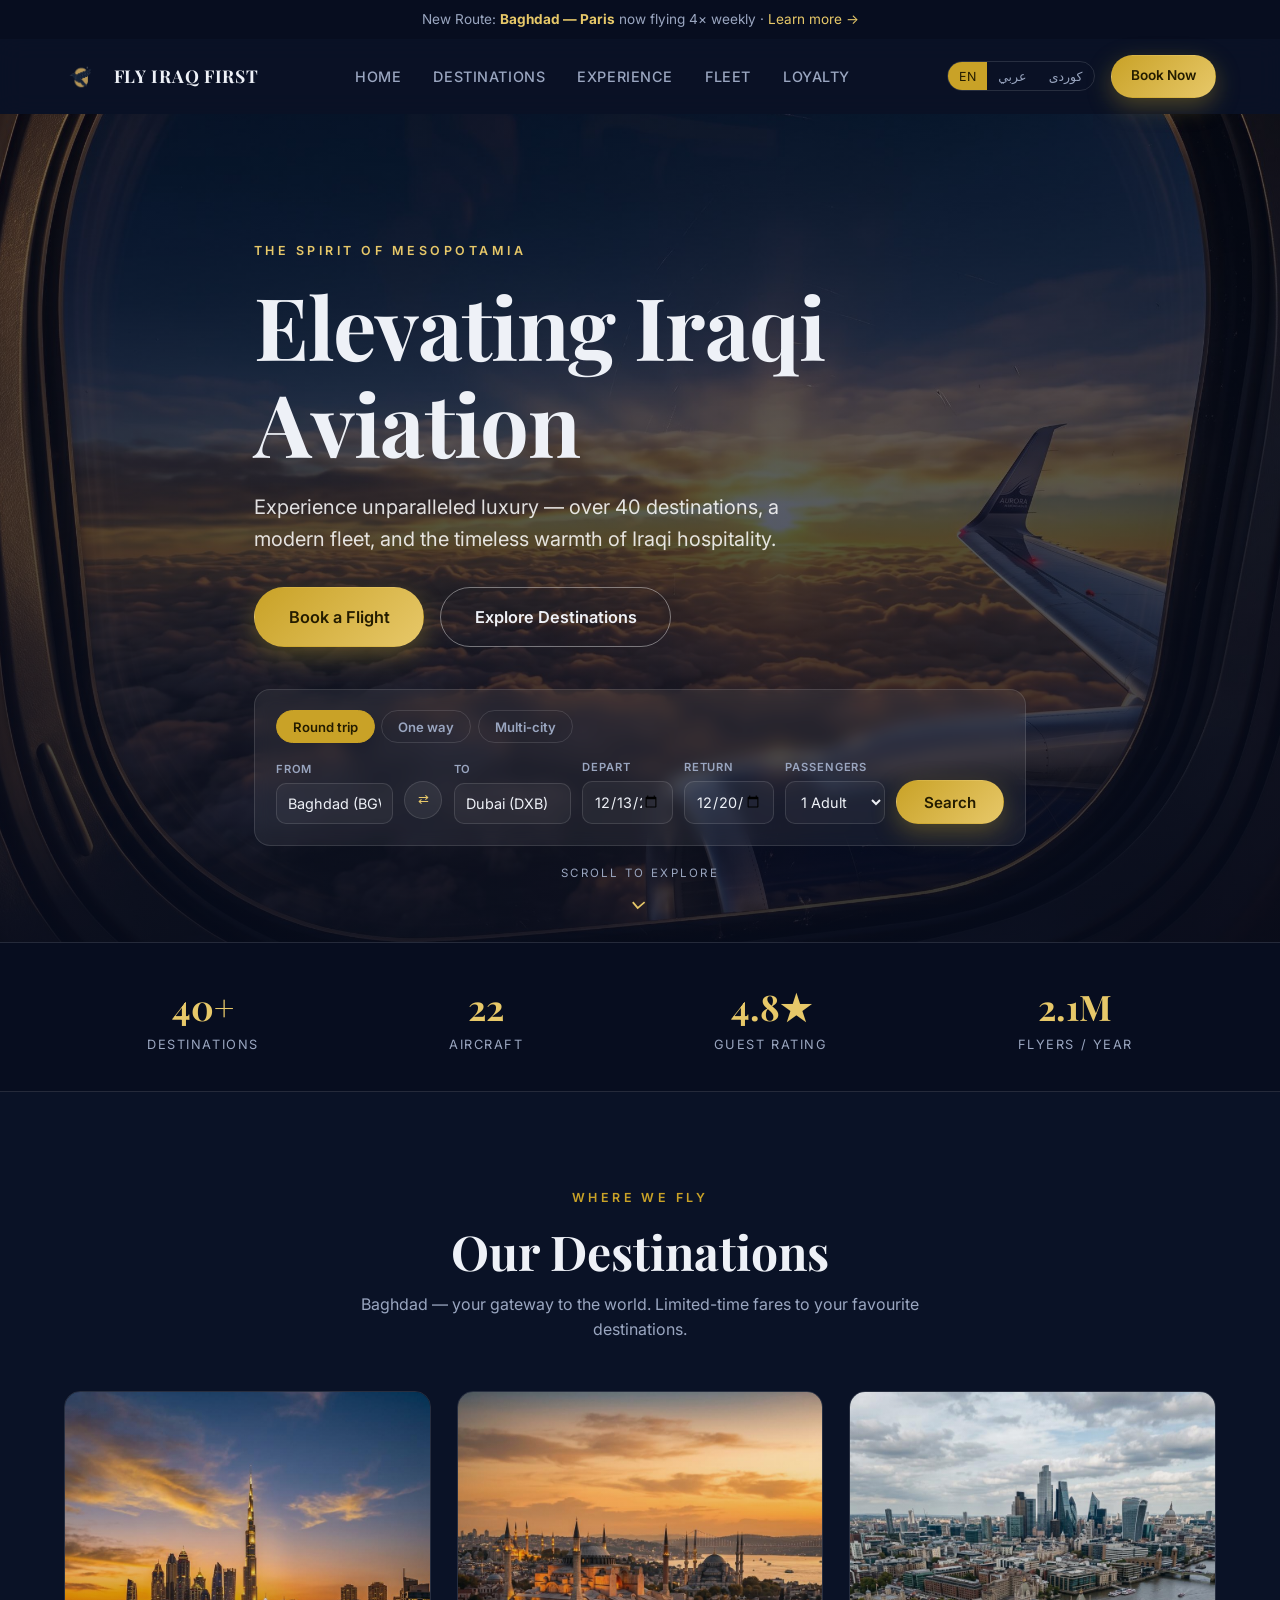
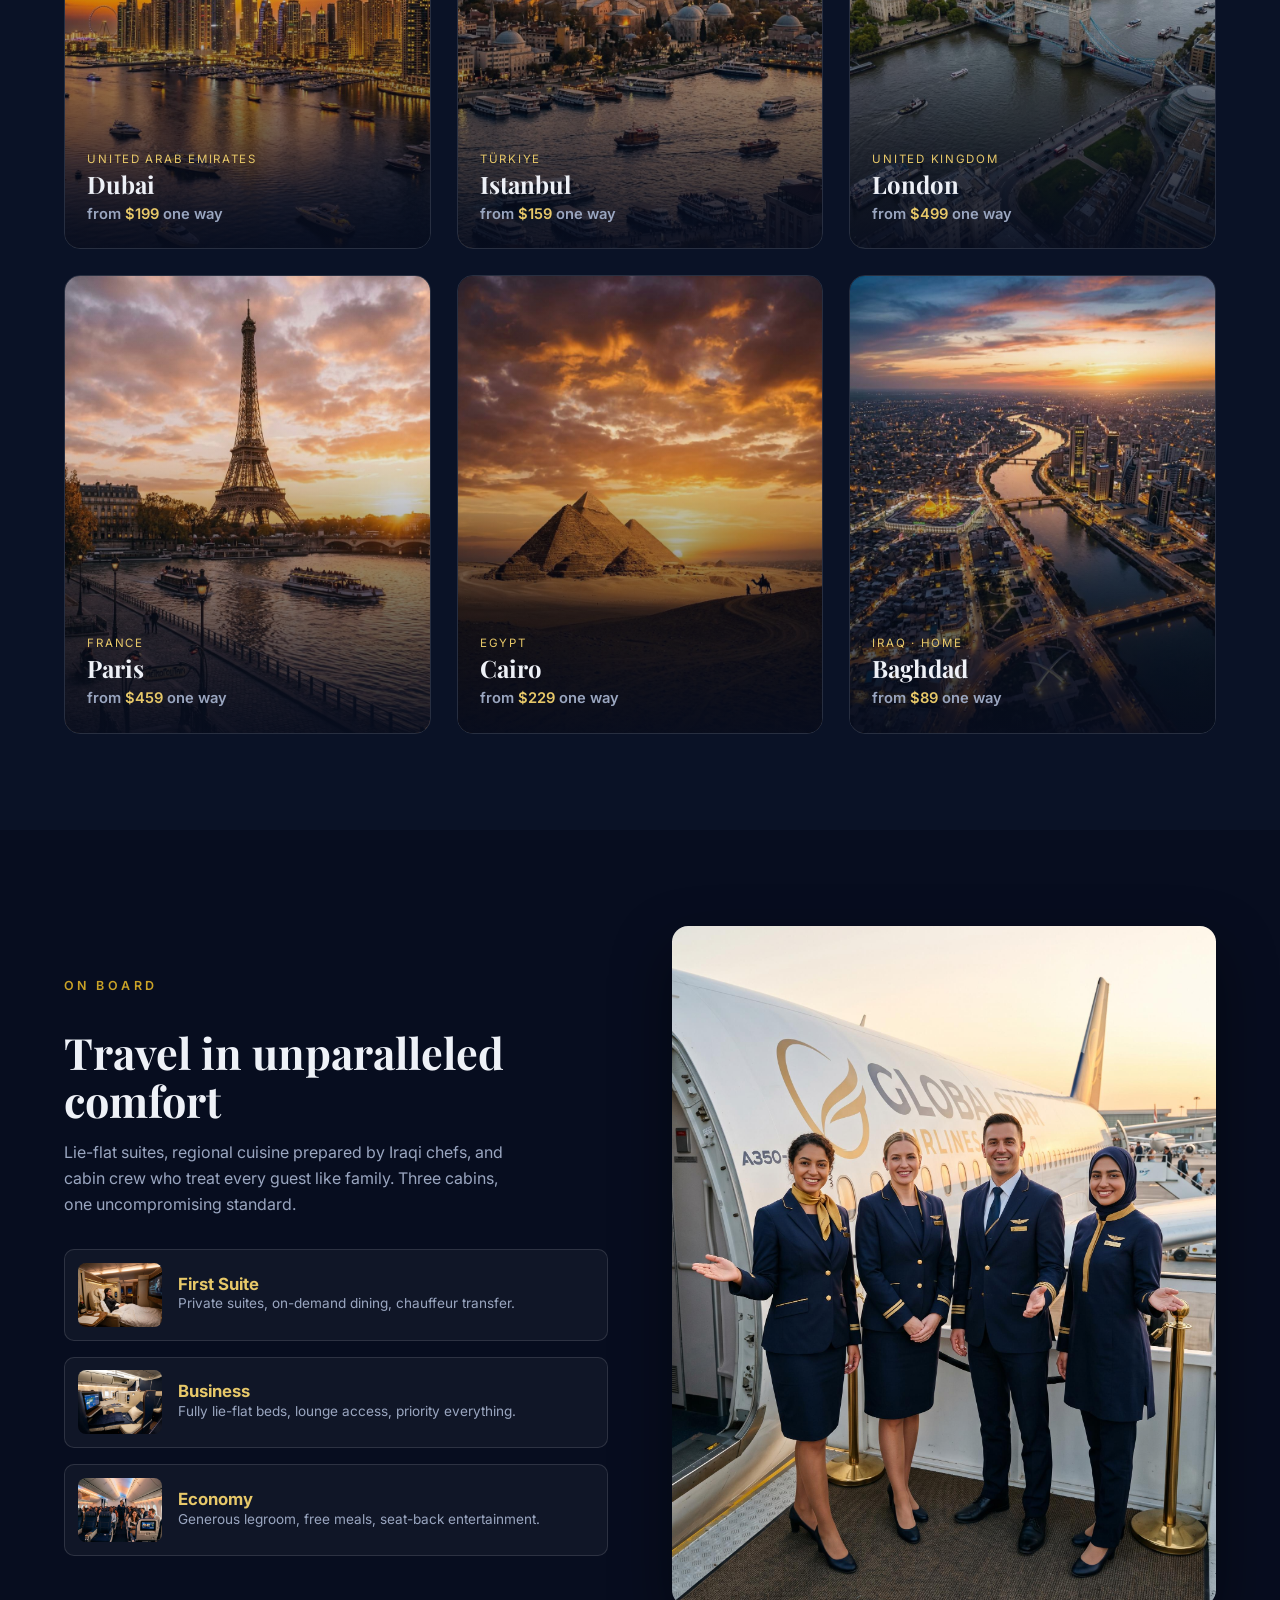
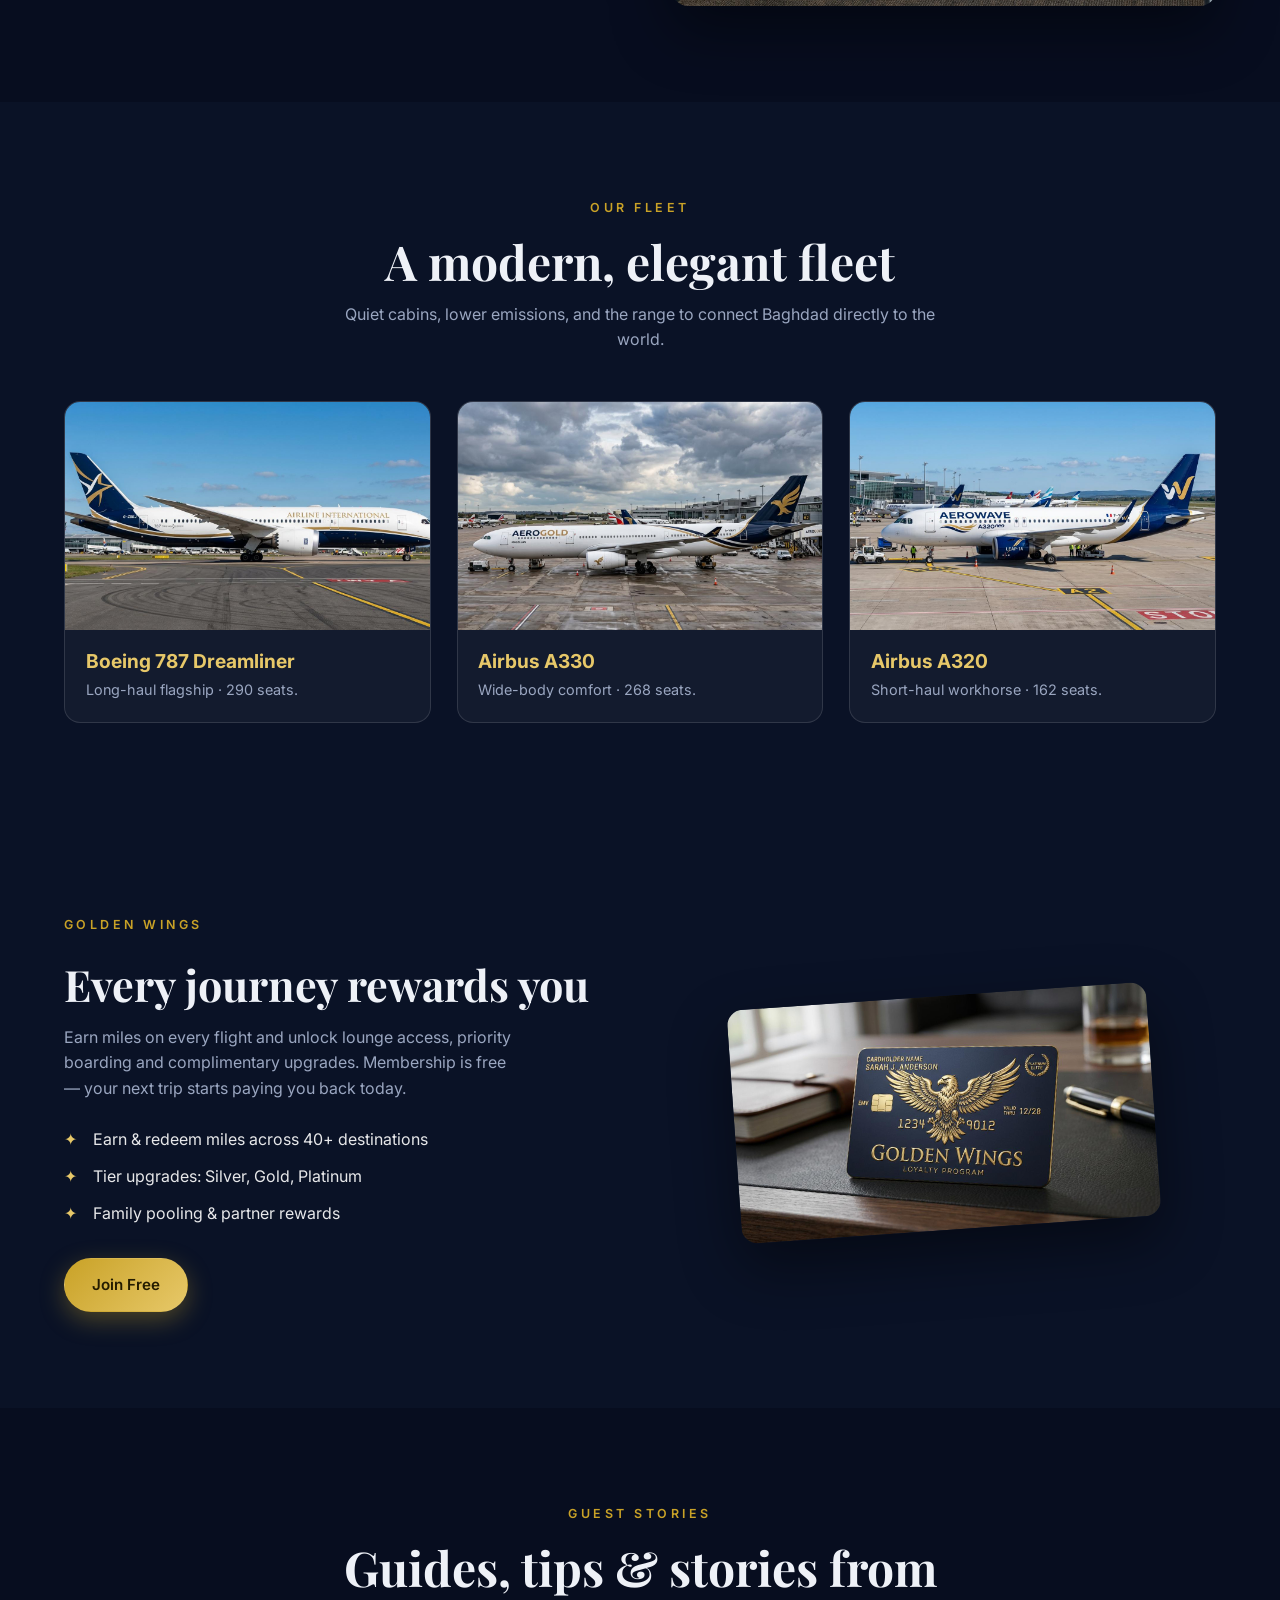
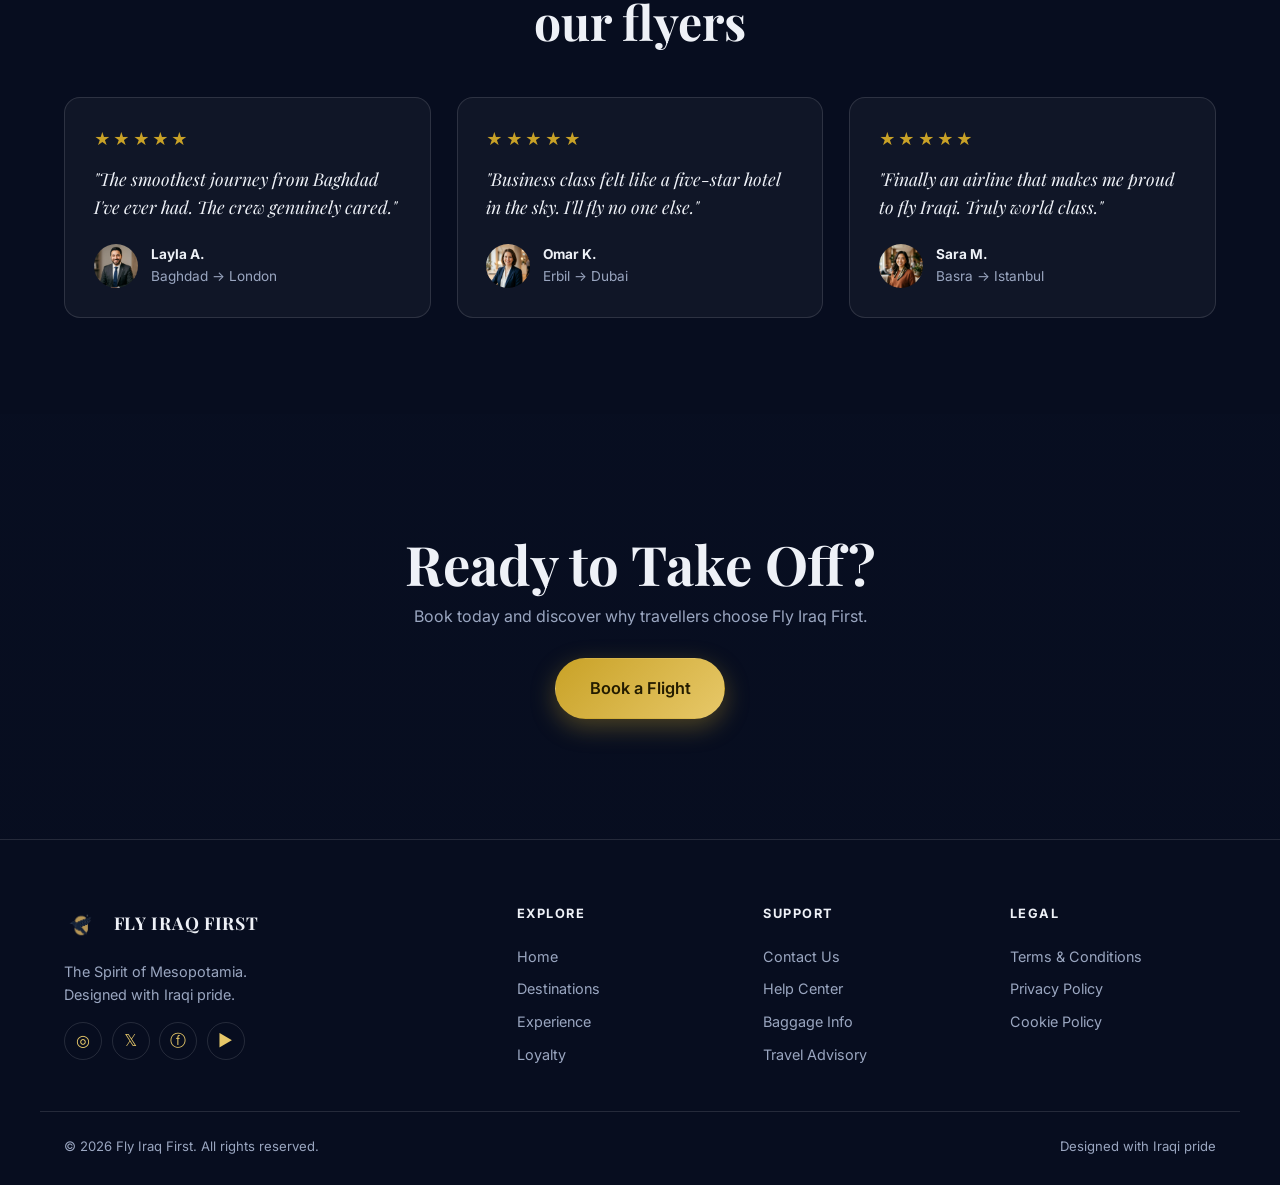
==== commit 60f1278e: "Rebuild v1 as clean source; add v3 & v4 info sites - v1: replaced broken compiled React build with h" ====
--- a/flyiraq-v1/index.html
+++ b/flyiraq-v1/index.html
@@ -4,14 +4,199 @@
     <meta charset="UTF-8" />
     <meta name="viewport" content="width=device-width, initial-scale=1.0" />
     <title>Fly Iraq First — The Spirit of Mesopotamia</title>
+    <meta name="description" content="Fly Iraq First — Iraq's premium airline. Experience unparalleled luxury across 40+ destinations from Baghdad, Erbil and Basra. The Spirit of Mesopotamia." />
+    <meta name="theme-color" content="#0a1226" />
+    <meta property="og:type" content="website" />
+    <meta property="og:title" content="Fly Iraq First — The Spirit of Mesopotamia" />
+    <meta property="og:description" content="Iraq's premium airline. Experience unparalleled luxury across 40+ destinations." />
+    <meta property="og:image" content="hero-bg.jpg" />
+    <meta name="twitter:card" content="summary_large_image" />
+    <link rel="icon" href="logo-main.png" type="image/png" />
     <link rel="preconnect" href="https://fonts.googleapis.com" />
     <link rel="preconnect" href="https://fonts.gstatic.com" crossorigin />
-    <link href="https://fonts.googleapis.com/css2?family=Inter:wght@300;400;500;600;700&family=Noto+Sans+Arabic:wght@300;400;500;600;700&family=Playfair+Display:ital,wght@0,400;0,600;0,700;1,400&display=swap" rel="stylesheet" />
-    <link href="https://fonts.googleapis.com/css2?family=Noto+Naskh+Arabic:wght@400;500;600;700&display=swap" rel="stylesheet" />
-    <script type="module" crossorigin src="./assets/index-B_lnW-cj.js"></script>
-    <link rel="stylesheet" crossorigin href="./assets/index-8fQ9rFfK.css">
+    <link href="https://fonts.googleapis.com/css2?family=Playfair+Display:ital,wght@0,400;0,600;0,700;1,400&family=Inter:wght@300;400;500;600;700&display=swap" rel="stylesheet" />
+    <link rel="stylesheet" href="css/styles.css" />
   </head>
   <body>
-    <div id="root"></div>
+    <div class="promo-bar">
+      <span>New Route: <strong>Baghdad — Paris</strong> now flying 4× weekly · <a href="#destinations">Learn more →</a></span>
+    </div>
+
+    <header class="site-header" id="siteHeader">
+      <div class="container header-inner">
+        <a href="#top" class="brand" aria-label="Fly Iraq First home">
+          <img src="logo-main.png" alt="Fly Iraq First logo" class="brand-mark" />
+          <span class="brand-text">FLY IRAQ FIRST</span>
+        </a>
+        <nav class="main-nav" id="mainNav" aria-label="Primary">
+          <a href="#top">Home</a>
+          <a href="#destinations">Destinations</a>
+          <a href="#experience">Experience</a>
+          <a href="#fleet">Fleet</a>
+          <a href="#loyalty">Loyalty</a>
+        </nav>
+        <div class="header-actions">
+          <div class="lang-switch" role="group" aria-label="Language">
+            <button class="active" type="button">EN</button>
+            <button type="button">عربي</button>
+            <button type="button">کوردی</button>
+          </div>
+          <a href="#book" class="btn btn-gold btn-sm">Book Now</a>
+          <button class="nav-toggle" id="navToggle" aria-label="Open menu" aria-expanded="false"><span></span><span></span><span></span></button>
+        </div>
+      </div>
+    </header>
+
+    <main id="top">
+      <!-- Hero -->
+      <section class="hero">
+        <div class="hero-bg" style="background-image:url('hero-bg.jpg')" aria-hidden="true"></div>
+        <div class="hero-overlay" aria-hidden="true"></div>
+        <div class="container hero-content">
+          <p class="eyebrow reveal">The Spirit of Mesopotamia</p>
+          <h1 class="reveal">Elevating Iraqi Aviation</h1>
+          <p class="hero-sub reveal">Experience unparalleled luxury — over 40 destinations, a modern fleet, and the timeless warmth of Iraqi hospitality.</p>
+          <div class="hero-cta reveal">
+            <a href="#book" class="btn btn-gold btn-lg">Book a Flight</a>
+            <a href="#destinations" class="btn btn-outline btn-lg">Explore Destinations</a>
+          </div>
+
+          <!-- Booking widget -->
+          <div class="booking-card reveal" id="book">
+            <div class="trip-tabs" role="tablist">
+              <button class="trip-tab active" type="button">Round trip</button>
+              <button class="trip-tab" type="button">One way</button>
+              <button class="trip-tab" type="button">Multi-city</button>
+            </div>
+            <form class="booking-grid" onsubmit="return false">
+              <div class="field"><label for="from">From</label><input id="from" type="text" value="Baghdad (BGW)" /></div>
+              <button class="swap" type="button" aria-label="Swap">⇄</button>
+              <div class="field"><label for="to">To</label><input id="to" type="text" value="Dubai (DXB)" /></div>
+              <div class="field"><label for="depart">Depart</label><input id="depart" type="date" /></div>
+              <div class="field"><label for="return">Return</label><input id="return" type="date" /></div>
+              <div class="field"><label for="pax">Passengers</label>
+                <select id="pax"><option>1 Adult</option><option>2 Adults</option><option>2 Adults, 1 Child</option><option>Family (4+)</option></select>
+              </div>
+              <button class="btn btn-gold search-btn" type="submit">Search</button>
+            </form>
+          </div>
+        </div>
+        <div class="scroll-hint" aria-hidden="true"><span>Scroll to explore</span><i>⌄</i></div>
+      </section>
+
+      <!-- Stats -->
+      <section class="stats">
+        <div class="container stats-inner">
+          <div class="stat reveal"><strong>40+</strong><span>Destinations</span></div>
+          <div class="stat reveal"><strong>22</strong><span>Aircraft</span></div>
+          <div class="stat reveal"><strong>4.8★</strong><span>Guest rating</span></div>
+          <div class="stat reveal"><strong>2.1M</strong><span>Flyers / year</span></div>
+        </div>
+      </section>
+
+      <!-- Destinations -->
+      <section class="section" id="destinations">
+        <div class="container">
+          <div class="section-head">
+            <p class="eyebrow">Where We Fly</p>
+            <h2>Our Destinations</h2>
+            <p class="section-lead">Baghdad — your gateway to the world. Limited-time fares to your favourite destinations.</p>
+          </div>
+          <div class="dest-grid" id="destGrid"></div>
+        </div>
+      </section>
+
+      <!-- Experience -->
+      <section class="section section-dark" id="experience">
+        <div class="container exp-layout">
+          <div class="exp-copy">
+            <p class="eyebrow">On Board</p>
+            <h2>Travel in unparalleled comfort</h2>
+            <p>Lie-flat suites, regional cuisine prepared by Iraqi chefs, and cabin crew who treat every guest like family. Three cabins, one uncompromising standard.</p>
+            <div class="cabin-list">
+              <article class="cabin"><img src="cabin-first.jpg" alt="First class suite" /><div><h3>First Suite</h3><p>Private suites, on-demand dining, chauffeur transfer.</p></div></article>
+              <article class="cabin"><img src="cabin-business.jpg" alt="Business class" /><div><h3>Business</h3><p>Fully lie-flat beds, lounge access, priority everything.</p></div></article>
+              <article class="cabin"><img src="cabin-economy.jpg" alt="Economy class" /><div><h3>Economy</h3><p>Generous legroom, free meals, seat-back entertainment.</p></div></article>
+            </div>
+          </div>
+          <div class="exp-media reveal"><img src="crew-uniform.jpg" alt="Fly Iraq First cabin crew" /></div>
+        </div>
+      </section>
+
+      <!-- Fleet -->
+      <section class="section" id="fleet">
+        <div class="container">
+          <div class="section-head">
+            <p class="eyebrow">Our Fleet</p>
+            <h2>A modern, elegant fleet</h2>
+            <p class="section-lead">Quiet cabins, lower emissions, and the range to connect Baghdad directly to the world.</p>
+          </div>
+          <div class="fleet-grid">
+            <article class="fleet-card reveal"><img src="aircraft-787.jpg" alt="Boeing 787 Dreamliner" /><div class="fleet-body"><h3>Boeing 787 Dreamliner</h3><p>Long-haul flagship · 290 seats.</p></div></article>
+            <article class="fleet-card reveal"><img src="aircraft-a330.jpg" alt="Airbus A330" /><div class="fleet-body"><h3>Airbus A330</h3><p>Wide-body comfort · 268 seats.</p></div></article>
+            <article class="fleet-card reveal"><img src="aircraft-a320.jpg" alt="Airbus A320" /><div class="fleet-body"><h3>Airbus A320</h3><p>Short-haul workhorse · 162 seats.</p></div></article>
+          </div>
+        </div>
+      </section>
+
+      <!-- Loyalty -->
+      <section class="section loyalty" id="loyalty">
+        <div class="container loyalty-inner">
+          <div class="loyalty-copy reveal">
+            <p class="eyebrow gold">Golden Wings</p>
+            <h2>Every journey rewards you</h2>
+            <p>Earn miles on every flight and unlock lounge access, priority boarding and complimentary upgrades. Membership is free — your next trip starts paying you back today.</p>
+            <ul class="ticks">
+              <li>Earn &amp; redeem miles across 40+ destinations</li>
+              <li>Tier upgrades: Silver, Gold, Platinum</li>
+              <li>Family pooling &amp; partner rewards</li>
+            </ul>
+            <a href="#book" class="btn btn-gold">Join Free</a>
+          </div>
+          <div class="loyalty-card-wrap reveal"><img src="golden-wings-card.jpg" alt="Golden Wings loyalty card" class="loyalty-card" /></div>
+        </div>
+      </section>
+
+      <!-- Testimonials -->
+      <section class="section section-dark" id="reviews">
+        <div class="container">
+          <div class="section-head center">
+            <p class="eyebrow">Guest Stories</p>
+            <h2>Guides, tips & stories from our flyers</h2>
+          </div>
+          <div class="reviews-grid">
+            <figure class="review reveal"><div class="stars">★★★★★</div><blockquote>"The smoothest journey from Baghdad I've ever had. The crew genuinely cared."</blockquote><figcaption><img src="testimonial-1.jpg" alt="" /><span><strong>Layla A.</strong>Baghdad → London</span></figcaption></figure>
+            <figure class="review reveal"><div class="stars">★★★★★</div><blockquote>"Business class felt like a five-star hotel in the sky. I'll fly no one else."</blockquote><figcaption><img src="testimonial-2.jpg" alt="" /><span><strong>Omar K.</strong>Erbil → Dubai</span></figcaption></figure>
+            <figure class="review reveal"><div class="stars">★★★★★</div><blockquote>"Finally an airline that makes me proud to fly Iraqi. Truly world class."</blockquote><figcaption><img src="testimonial-3.jpg" alt="" /><span><strong>Sara M.</strong>Basra → Istanbul</span></figcaption></figure>
+          </div>
+        </div>
+      </section>
+
+      <!-- CTA -->
+      <section class="cta-banner" style="background-image:url('aircraft-livery.jpg')">
+        <div class="cta-overlay"></div>
+        <div class="container cta-content reveal">
+          <h2>Ready to Take Off?</h2>
+          <p>Book today and discover why travellers choose Fly Iraq First.</p>
+          <a href="#book" class="btn btn-gold btn-lg">Book a Flight</a>
+        </div>
+      </section>
+    </main>
+
+    <footer class="site-footer">
+      <div class="container footer-grid">
+        <div class="footer-brand">
+          <div class="brand"><img src="logo-main.png" alt="" class="brand-mark" /><span class="brand-text">FLY IRAQ FIRST</span></div>
+          <p>The Spirit of Mesopotamia.<br />Designed with Iraqi pride.</p>
+          <div class="socials"><a href="#" aria-label="Instagram">◎</a><a href="#" aria-label="X">𝕏</a><a href="#" aria-label="Facebook">ⓕ</a><a href="#" aria-label="YouTube">▶</a></div>
+        </div>
+        <div class="footer-col"><h4>Explore</h4><a href="#top">Home</a><a href="#destinations">Destinations</a><a href="#experience">Experience</a><a href="#loyalty">Loyalty</a></div>
+        <div class="footer-col"><h4>Support</h4><a href="#">Contact Us</a><a href="#">Help Center</a><a href="#">Baggage Info</a><a href="#">Travel Advisory</a></div>
+        <div class="footer-col"><h4>Legal</h4><a href="#">Terms &amp; Conditions</a><a href="#">Privacy Policy</a><a href="#">Cookie Policy</a></div>
+      </div>
+      <div class="container footer-bottom"><span>© 2026 Fly Iraq First. All rights reserved.</span><span>Designed with Iraqi pride</span></div>
+    </footer>
+
+    <script src="js/main.js"></script>
   </body>
 </html>
--- a/flyiraq-v1/css/styles.css
+++ b/flyiraq-v1/css/styles.css
@@ -0,0 +1,191 @@
+/* ===========================================================
+   Fly Iraq First — v1 (Dark Luxury) · hand-coded rebuild
+   Deep navy + gold · Playfair Display serif + Inter
+   =========================================================== */
+:root{
+  --navy-900:#070d1f; --navy-800:#0a1226; --navy-700:#0f1a38; --navy-600:#16244c;
+  --gold:#c9a227; --gold-2:#e7c869; --gold-soft:#d9bd6a;
+  --ink:#eef1f7; --muted:#9aa6c0; --line:rgba(255,255,255,.12);
+  --radius:16px; --radius-sm:10px; --maxw:1200px;
+  --serif:"Playfair Display",Georgia,serif; --sans:"Inter",system-ui,sans-serif;
+  --shadow:0 24px 60px rgba(0,0,0,.45);
+}
+*{box-sizing:border-box;margin:0;padding:0}
+html{scroll-behavior:smooth;scroll-padding-top:88px}
+body{font-family:var(--sans);background:var(--navy-800);color:var(--ink);line-height:1.6;-webkit-font-smoothing:antialiased}
+img{max-width:100%;display:block}
+a{color:inherit;text-decoration:none}
+h1,h2,h3{font-family:var(--serif);font-weight:700;line-height:1.12}
+.container{width:100%;max-width:var(--maxw);margin:0 auto;padding:0 24px}
+
+.btn{display:inline-flex;align-items:center;justify-content:center;gap:.5rem;font-family:var(--sans);font-weight:600;font-size:.95rem;padding:.85rem 1.7rem;border-radius:999px;border:1px solid transparent;cursor:pointer;transition:transform .15s,background .2s,color .2s}
+.btn:hover{transform:translateY(-2px)}
+.btn-gold{background:linear-gradient(135deg,var(--gold),var(--gold-2));color:#241c00;box-shadow:0 8px 24px rgba(201,162,39,.35)}
+.btn-outline{background:transparent;color:var(--ink);border-color:rgba(255,255,255,.4)}
+.btn-outline:hover{border-color:var(--gold);color:var(--gold-2)}
+.btn-sm{padding:.6rem 1.2rem;font-size:.85rem}
+.btn-lg{padding:1rem 2.1rem;font-size:1.02rem}
+
+.promo-bar{background:var(--navy-900);color:var(--muted);text-align:center;font-size:.85rem;padding:.55rem 1rem}
+.promo-bar strong{color:var(--gold-2)} .promo-bar a{color:var(--gold-2)}
+
+.site-header{position:sticky;top:0;z-index:50;background:rgba(10,18,38,.7);backdrop-filter:blur(12px);border-bottom:1px solid transparent;transition:.25s}
+.site-header.scrolled{background:rgba(7,13,31,.95);border-color:var(--line)}
+.header-inner{display:flex;align-items:center;justify-content:space-between;height:74px}
+.brand{display:flex;align-items:center;gap:.6rem}
+.brand-mark{width:40px;height:40px;object-fit:contain}
+.brand-text{font-family:var(--serif);font-weight:700;letter-spacing:.04em;font-size:1.1rem;color:var(--ink)}
+.main-nav{display:flex;gap:2rem}
+.main-nav a{font-size:.9rem;font-weight:500;letter-spacing:.04em;text-transform:uppercase;color:var(--muted);position:relative;padding:.25rem 0}
+.main-nav a:hover{color:var(--ink)}
+.main-nav a::after{content:"";position:absolute;left:0;bottom:-3px;width:0;height:1px;background:var(--gold);transition:width .25s}
+.main-nav a:hover::after{width:100%}
+.header-actions{display:flex;align-items:center;gap:1rem}
+.lang-switch{display:flex;border:1px solid var(--line);border-radius:999px;overflow:hidden}
+.lang-switch button{border:none;background:transparent;color:var(--muted);padding:.4rem .7rem;font-size:.78rem;cursor:pointer;font-family:var(--sans)}
+.lang-switch button.active{background:var(--gold);color:#241c00}
+.nav-toggle{display:none;flex-direction:column;gap:5px;background:none;border:none;cursor:pointer;padding:6px}
+.nav-toggle span{width:24px;height:2px;background:var(--ink);border-radius:2px;transition:.3s}
+.nav-toggle.open span:nth-child(1){transform:translateY(7px) rotate(45deg)}
+.nav-toggle.open span:nth-child(2){opacity:0}
+.nav-toggle.open span:nth-child(3){transform:translateY(-7px) rotate(-45deg)}
+
+/* Hero */
+.hero{position:relative;min-height:92vh;display:flex;align-items:center;overflow:hidden;padding:90px 0 60px}
+.hero-bg{position:absolute;inset:0;background-size:cover;background-position:center;transform:scale(1.05)}
+.hero-overlay{position:absolute;inset:0;background:linear-gradient(180deg,rgba(7,13,31,.55),rgba(7,13,31,.82))}
+.hero-content{position:relative;width:100%;max-width:820px}
+.eyebrow{text-transform:uppercase;letter-spacing:.28em;font-size:.78rem;font-weight:600;color:var(--gold-2);margin-bottom:1.1rem}
+.eyebrow.gold{color:var(--gold)}
+.hero h1{font-size:clamp(2.8rem,7vw,5.4rem);font-weight:700;margin-bottom:1.2rem;letter-spacing:-.01em}
+.hero-sub{font-size:clamp(1rem,1.6vw,1.25rem);color:rgba(255,255,255,.85);max-width:560px;margin-bottom:2rem}
+.hero-cta{display:flex;gap:1rem;flex-wrap:wrap;margin-bottom:2.6rem}
+
+.booking-card{background:rgba(255,255,255,.06);border:1px solid var(--line);border-radius:var(--radius);padding:1.3rem;max-width:920px;backdrop-filter:blur(8px)}
+.trip-tabs{display:flex;gap:.4rem;margin-bottom:1rem}
+.trip-tab{border:1px solid var(--line);background:transparent;color:var(--muted);padding:.45rem 1rem;border-radius:999px;font-family:var(--sans);font-weight:600;font-size:.82rem;cursor:pointer}
+.trip-tab.active{background:var(--gold);color:#241c00;border-color:var(--gold)}
+.booking-grid{display:grid;grid-template-columns:1.3fr auto 1.3fr 1fr 1fr 1.1fr auto;gap:.7rem;align-items:end}
+.field{display:flex;flex-direction:column;gap:.25rem;min-width:0}
+.field label{font-size:.7rem;font-weight:600;text-transform:uppercase;letter-spacing:.08em;color:var(--muted)}
+.field input,.field select{border:1px solid var(--line);background:rgba(255,255,255,.04);color:var(--ink);border-radius:var(--radius-sm);padding:.7rem;font-family:var(--sans);font-size:.9rem;width:100%}
+.field input:focus,.field select:focus{outline:2px solid var(--gold);border-color:transparent}
+.field select option{background:var(--navy-700)}
+.swap{align-self:end;margin-bottom:.35rem;width:38px;height:38px;border-radius:50%;background:rgba(255,255,255,.06);border:1px solid var(--line);color:var(--gold-2);cursor:pointer}
+.search-btn{height:44px;white-space:nowrap}
+.scroll-hint{position:absolute;bottom:24px;left:0;right:0;text-align:center;color:var(--muted);font-size:.72rem;letter-spacing:.2em;text-transform:uppercase}
+.scroll-hint i{display:block;font-size:1.4rem;color:var(--gold-2);animation:bob 1.8s ease-in-out infinite}
+@keyframes bob{0%,100%{transform:translateY(0)}50%{transform:translateY(6px)}}
+
+/* Stats */
+.stats{background:var(--navy-900);border-top:1px solid var(--line);border-bottom:1px solid var(--line)}
+.stats-inner{display:flex;justify-content:space-around;flex-wrap:wrap;gap:1.5rem;padding:2.2rem 24px}
+.stat{display:flex;flex-direction:column;align-items:center;text-align:center}
+.stat strong{font-family:var(--serif);font-size:2.2rem;color:var(--gold-2)}
+.stat span{font-size:.8rem;text-transform:uppercase;letter-spacing:.12em;color:var(--muted)}
+
+/* Sections */
+.section{padding:96px 0}
+.section-dark{background:var(--navy-900)}
+.section-head{max-width:640px;margin:0 auto 3rem;text-align:center}
+.section-head.center{text-align:center}
+.section-head .eyebrow{color:var(--gold)}
+.section-head h2{font-size:clamp(2rem,4vw,3rem);margin:.3rem 0 .8rem}
+.section-lead{color:var(--muted)}
+
+/* Destinations */
+.dest-grid{display:grid;grid-template-columns:repeat(3,1fr);gap:1.6rem}
+.dest-card{position:relative;border-radius:var(--radius);overflow:hidden;aspect-ratio:4/5;cursor:pointer;border:1px solid var(--line)}
+.dest-card img{width:100%;height:100%;object-fit:cover;transition:transform .6s}
+.dest-card:hover img{transform:scale(1.08)}
+.dest-card::after{content:"";position:absolute;inset:0;background:linear-gradient(to top,rgba(7,13,31,.92),rgba(7,13,31,.1) 60%,transparent)}
+.dest-info{position:absolute;left:0;right:0;bottom:0;padding:1.4rem;z-index:2}
+.dest-info .country{font-size:.72rem;text-transform:uppercase;letter-spacing:.15em;color:var(--gold-2)}
+.dest-info h3{font-size:1.5rem;margin:.15rem 0 .3rem}
+.dest-info .price{font-size:.92rem;font-weight:600;color:var(--muted)}
+.dest-info .price span{color:var(--gold-2)}
+
+/* Experience */
+.exp-layout{display:grid;grid-template-columns:1fr 1fr;gap:4rem;align-items:center}
+.exp-media img{border-radius:var(--radius);box-shadow:var(--shadow);aspect-ratio:4/5;object-fit:cover}
+.exp-copy .eyebrow{color:var(--gold)}
+.exp-copy h2{font-size:clamp(1.9rem,3.5vw,2.7rem);margin:.3rem 0 1rem}
+.exp-copy>p{color:var(--muted);margin-bottom:2rem;max-width:460px}
+.cabin-list{display:flex;flex-direction:column;gap:1rem}
+.cabin{display:flex;gap:1rem;align-items:center;background:rgba(255,255,255,.04);border:1px solid var(--line);border-radius:var(--radius-sm);padding:.8rem;transition:.2s}
+.cabin:hover{transform:translateX(6px);border-color:var(--gold)}
+.cabin img{width:84px;height:64px;object-fit:cover;border-radius:8px}
+.cabin h3{font-size:1.05rem;color:var(--gold-2);font-family:var(--sans);font-weight:700}
+.cabin p{font-size:.85rem;color:var(--muted)}
+
+/* Fleet */
+.fleet-grid{display:grid;grid-template-columns:repeat(3,1fr);gap:1.6rem}
+.fleet-card{background:rgba(255,255,255,.04);border:1px solid var(--line);border-radius:var(--radius);overflow:hidden;transition:.2s}
+.fleet-card:hover{transform:translateY(-6px);border-color:var(--gold)}
+.fleet-card img{aspect-ratio:16/10;object-fit:cover;width:100%}
+.fleet-body{padding:1.3rem}
+.fleet-body h3{font-size:1.2rem;color:var(--gold-2);font-family:var(--sans);font-weight:700;margin-bottom:.35rem}
+.fleet-body p{font-size:.9rem;color:var(--muted)}
+
+/* Loyalty */
+.loyalty-inner{display:grid;grid-template-columns:1fr 1fr;gap:4rem;align-items:center}
+.loyalty-copy h2{font-size:clamp(1.9rem,3.5vw,2.7rem);margin:.3rem 0 1rem}
+.loyalty-copy>p{color:var(--muted);margin-bottom:1.6rem;max-width:460px}
+.ticks{list-style:none;margin-bottom:2rem;display:flex;flex-direction:column;gap:.7rem}
+.ticks li{position:relative;padding-left:1.8rem;color:rgba(255,255,255,.9)}
+.ticks li::before{content:"✦";position:absolute;left:0;color:var(--gold-2)}
+.loyalty-card-wrap{display:flex;justify-content:center}
+.loyalty-card{border-radius:var(--radius);box-shadow:var(--shadow);max-width:420px;transform:rotate(-4deg);transition:.3s}
+.loyalty-card:hover{transform:rotate(0)}
+
+/* Reviews */
+.reviews-grid{display:grid;grid-template-columns:repeat(3,1fr);gap:1.6rem}
+.review{background:rgba(255,255,255,.04);border:1px solid var(--line);border-radius:var(--radius);padding:1.8rem}
+.stars{color:var(--gold);letter-spacing:.15em;margin-bottom:.8rem}
+.review blockquote{font-family:var(--serif);font-size:1.1rem;font-style:italic;margin-bottom:1.4rem}
+.review figcaption{display:flex;align-items:center;gap:.8rem}
+.review figcaption img{width:44px;height:44px;border-radius:50%;object-fit:cover}
+.review figcaption span{display:flex;flex-direction:column;font-size:.85rem;color:var(--muted)}
+.review figcaption strong{color:var(--ink)}
+
+/* CTA */
+.cta-banner{position:relative;background-size:cover;background-position:center;background-attachment:fixed;padding:120px 0;text-align:center}
+.cta-overlay{position:absolute;inset:0;background:linear-gradient(rgba(7,13,31,.78),rgba(7,13,31,.88))}
+.cta-content{position:relative}
+.cta-content h2{font-size:clamp(2.2rem,5vw,3.4rem);margin-bottom:.6rem}
+.cta-content p{color:var(--muted);margin-bottom:1.8rem}
+
+/* Footer */
+.site-footer{background:var(--navy-900);border-top:1px solid var(--line);padding:64px 0 28px}
+.footer-grid{display:grid;grid-template-columns:2fr 1fr 1fr 1fr;gap:2.5rem;padding-bottom:2.5rem;border-bottom:1px solid var(--line)}
+.footer-brand p{color:var(--muted);margin:1rem 0;font-size:.9rem}
+.socials{display:flex;gap:.6rem}
+.socials a{width:38px;height:38px;border-radius:50%;border:1px solid var(--line);display:flex;align-items:center;justify-content:center;color:var(--gold-2);transition:.2s}
+.socials a:hover{background:var(--gold);color:#241c00}
+.footer-col h4{font-family:var(--sans);font-size:.8rem;text-transform:uppercase;letter-spacing:.12em;color:var(--ink);margin-bottom:1rem}
+.footer-col a{display:block;font-size:.9rem;color:var(--muted);padding:.3rem 0}
+.footer-col a:hover{color:var(--gold-2)}
+.footer-bottom{display:flex;justify-content:space-between;padding-top:1.5rem;font-size:.82rem;color:var(--muted);flex-wrap:wrap;gap:.6rem}
+
+/* Reveal */
+.reveal{opacity:0;transform:translateY(24px);transition:opacity .7s,transform .7s}
+.reveal.in{opacity:1;transform:none}
+
+/* Responsive */
+@media(max-width:980px){
+  .main-nav{display:none}
+  .nav-toggle{display:flex}
+  .main-nav.open{display:flex;flex-direction:column;gap:0;position:absolute;top:74px;left:0;right:0;background:var(--navy-900);border-bottom:1px solid var(--line);padding:.5rem 24px 1rem}
+  .main-nav.open a{padding:.9rem 0;border-bottom:1px solid var(--line)}
+  .booking-grid{grid-template-columns:1fr 1fr}.swap{display:none}.search-btn{grid-column:1/-1}
+  .exp-layout,.loyalty-inner{grid-template-columns:1fr;gap:2.5rem}
+  .dest-grid,.fleet-grid,.reviews-grid{grid-template-columns:1fr 1fr}
+  .cta-banner{background-attachment:scroll}
+}
+@media(max-width:620px){
+  .header-actions .btn{display:none}
+  .booking-grid{grid-template-columns:1fr}
+  .dest-grid,.fleet-grid,.reviews-grid{grid-template-columns:1fr}
+  .footer-grid{grid-template-columns:1fr 1fr}
+  .section{padding:64px 0}
+}
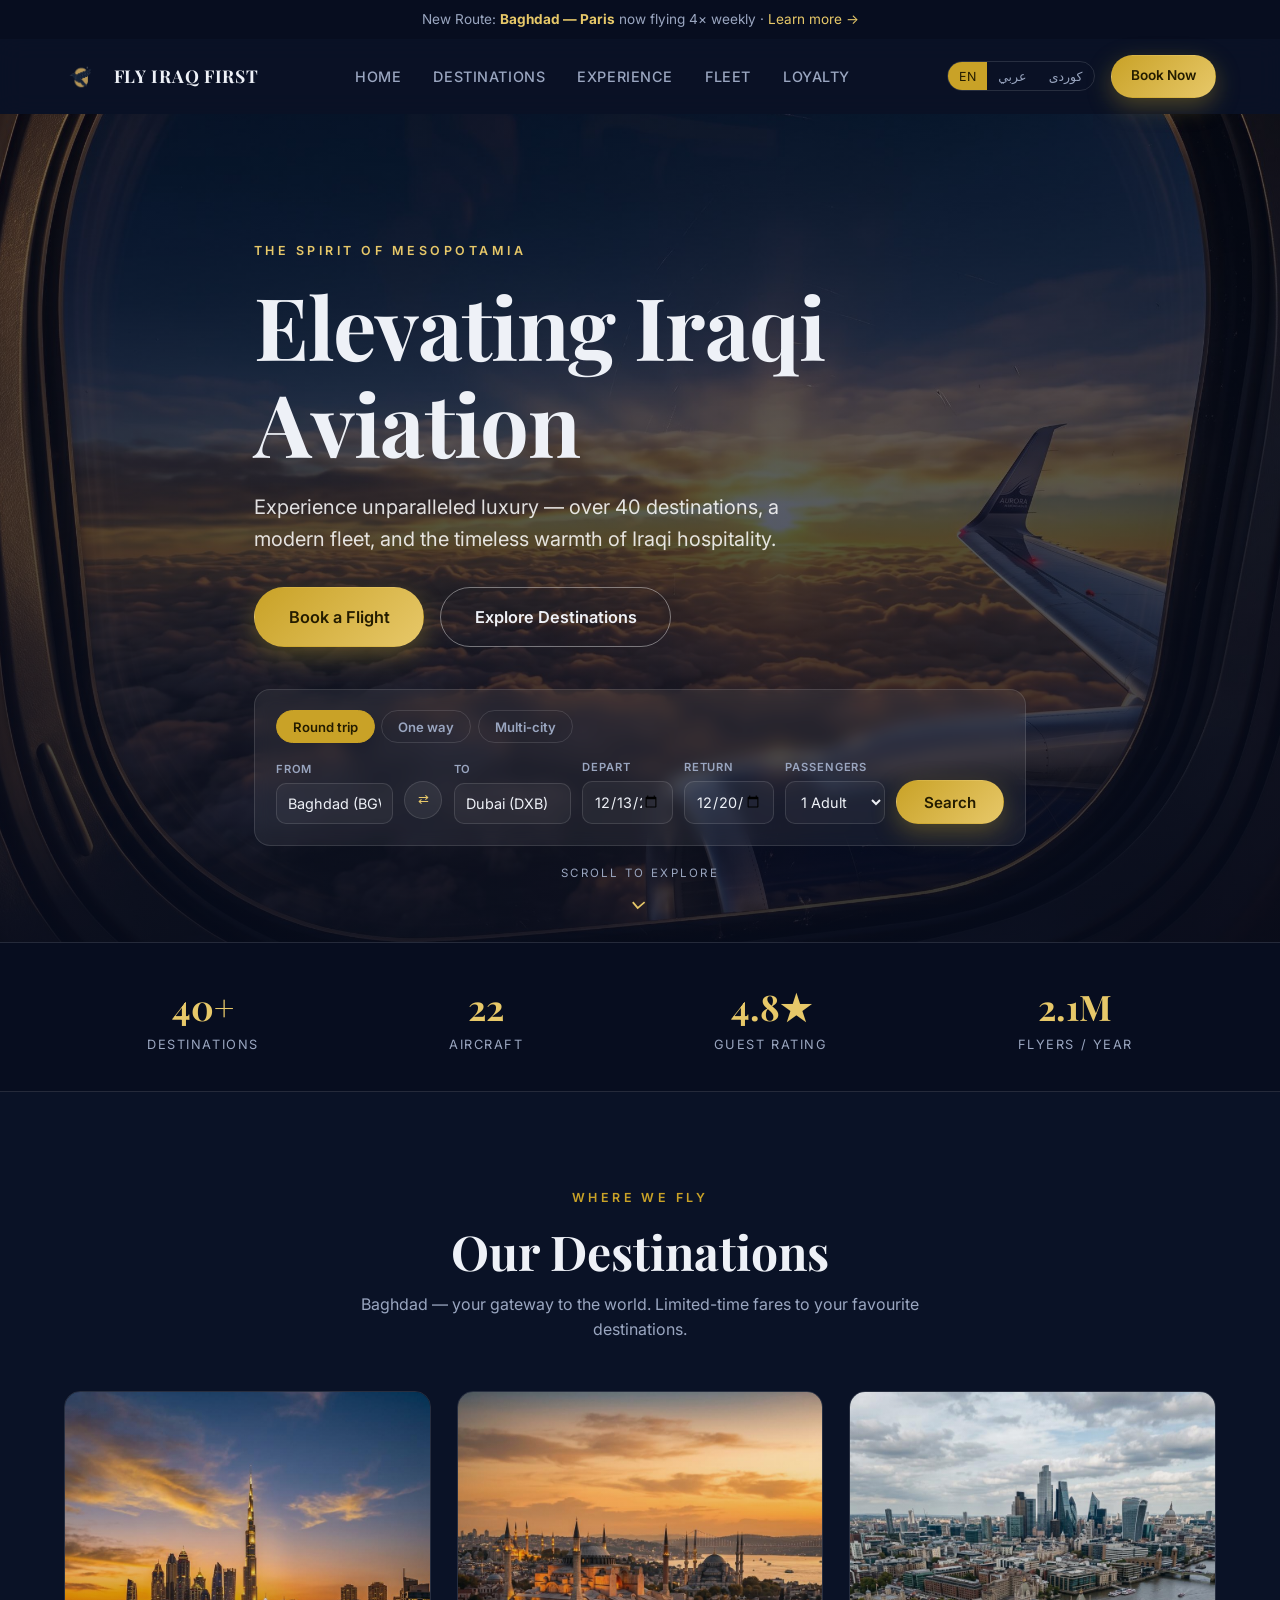
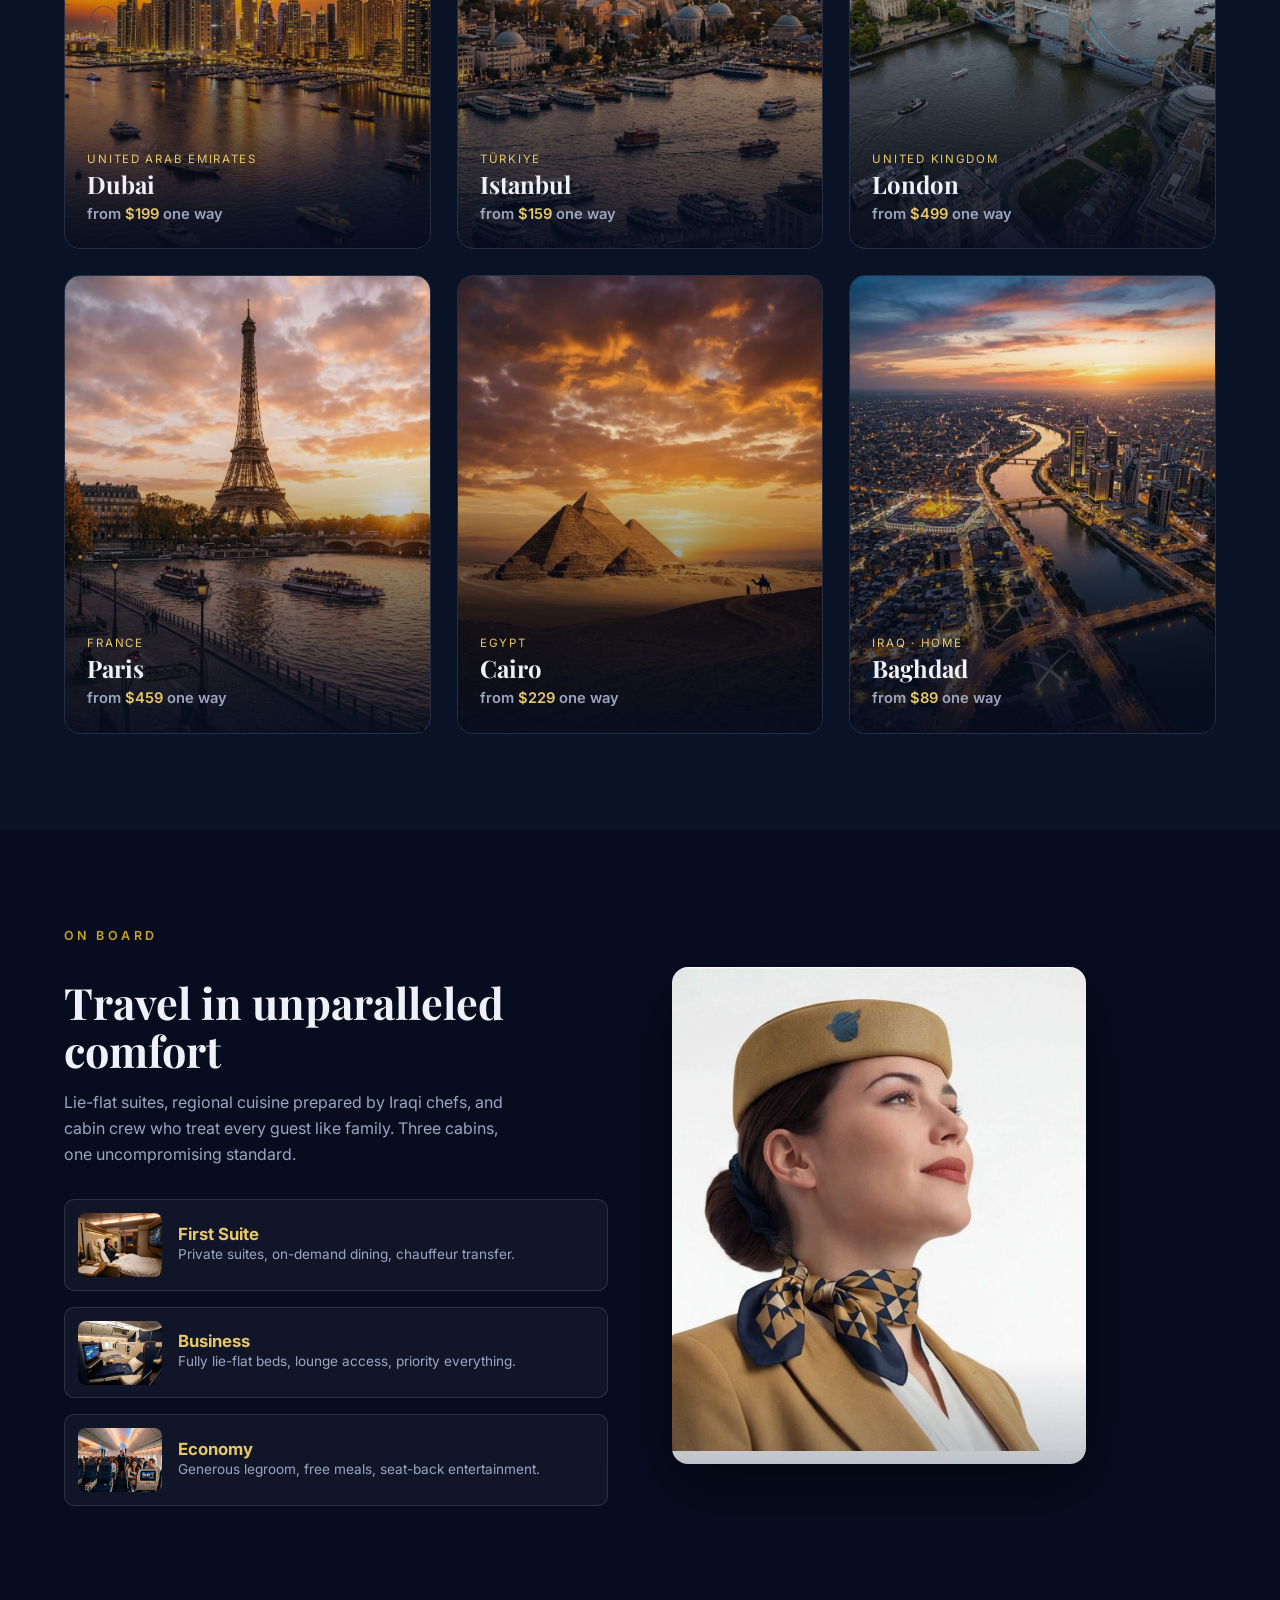
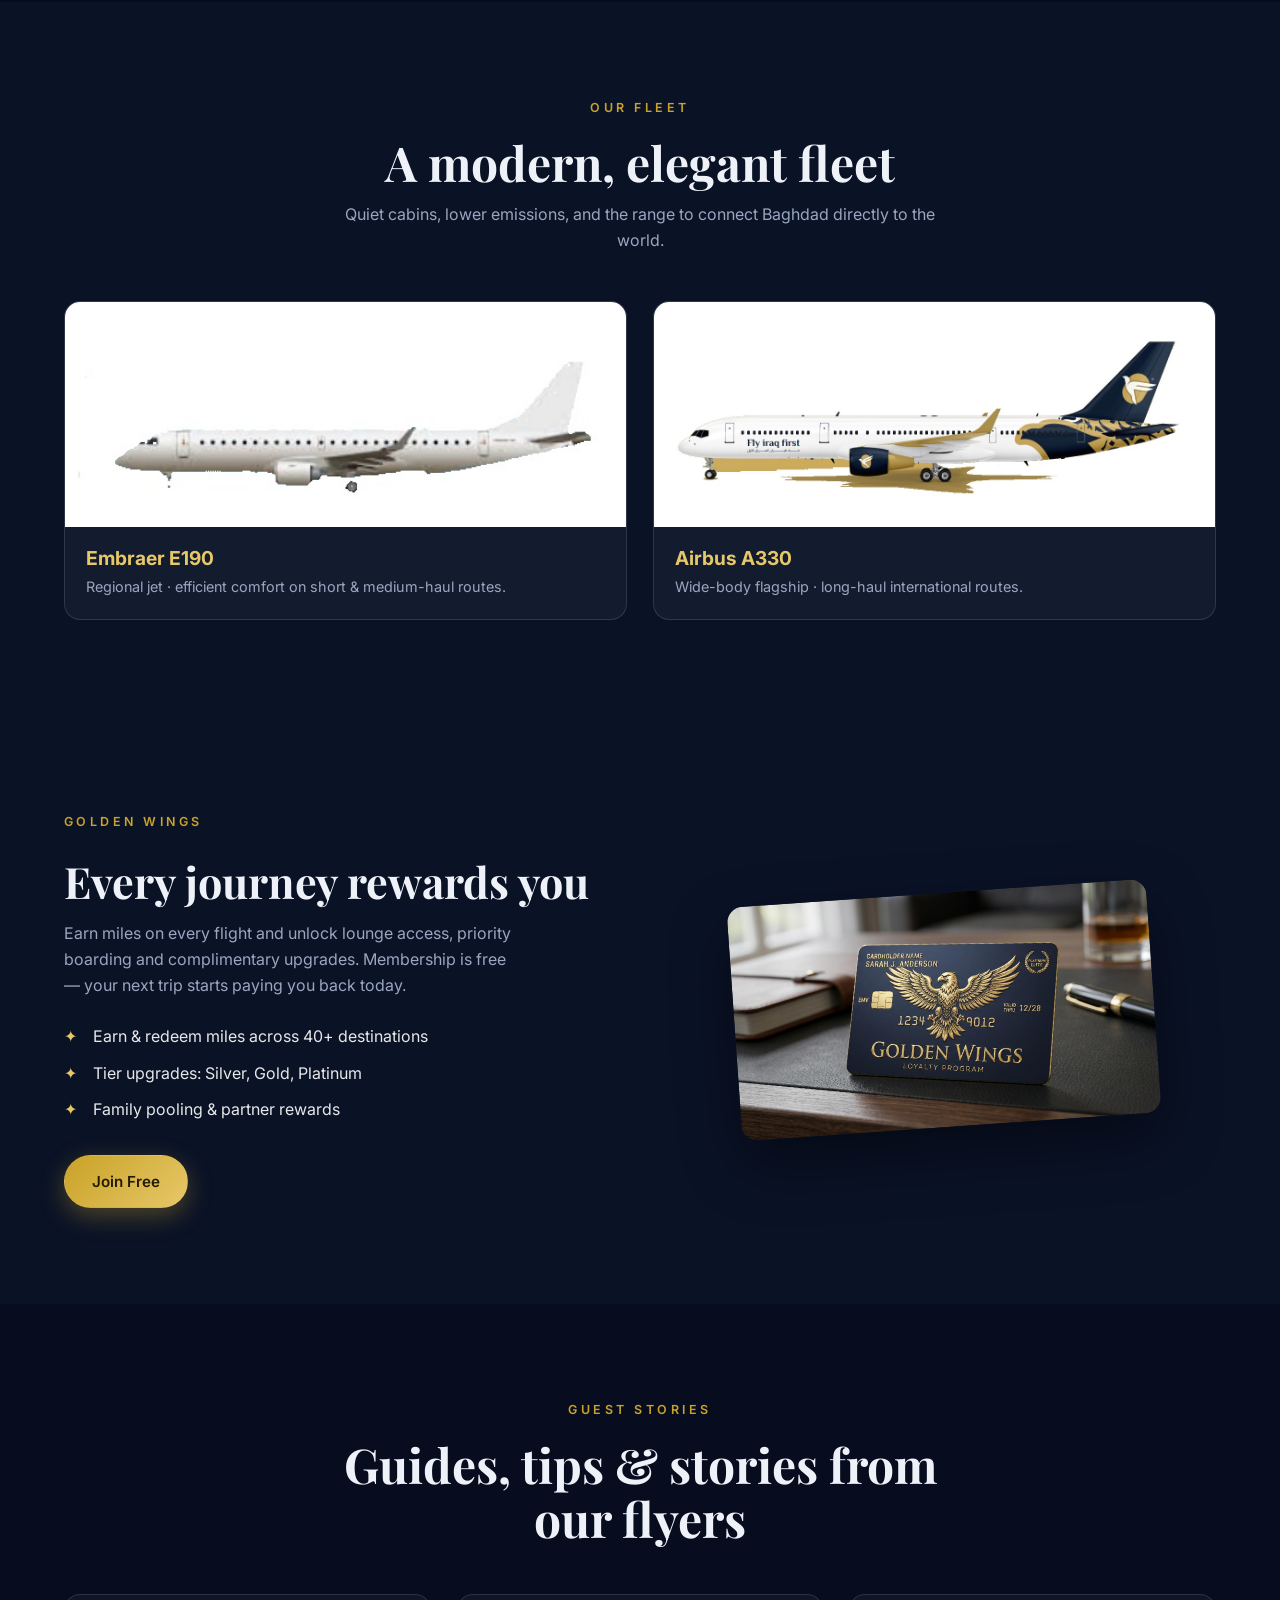
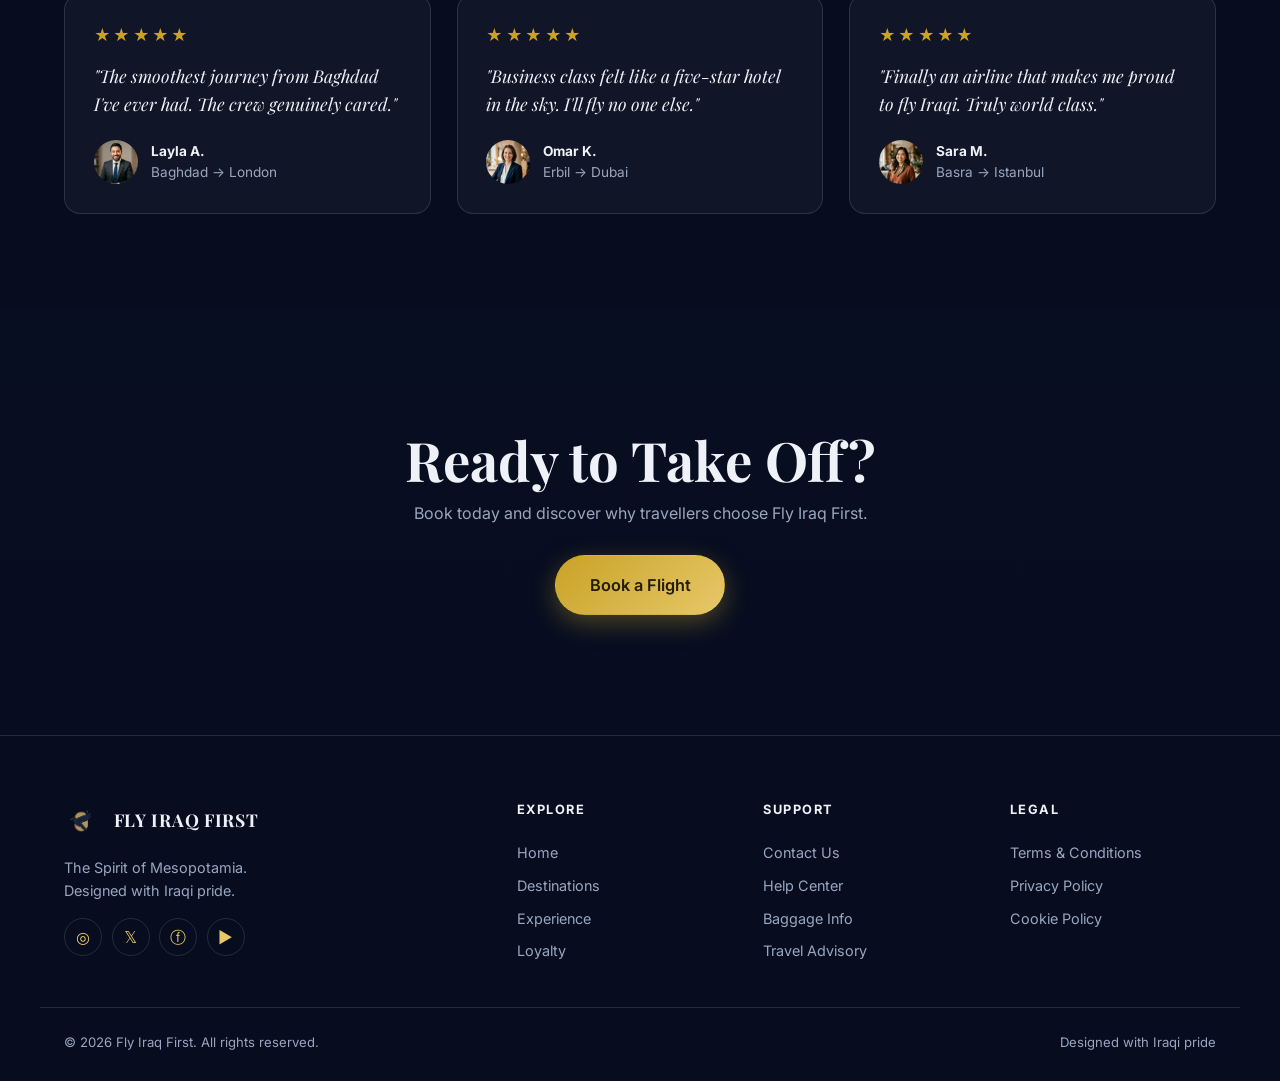
==== commit 01eb6574: "Fleet: show real Embraer E190 + Fly Iraq First A330 livery - Added supplied E190 render (white backg" ====
--- a/flyiraq-v1/index.html
+++ b/flyiraq-v1/index.html
@@ -132,9 +132,8 @@
             <p class="section-lead">Quiet cabins, lower emissions, and the range to connect Baghdad directly to the world.</p>
           </div>
           <div class="fleet-grid">
-            <article class="fleet-card reveal"><img src="aircraft-787.jpg" alt="Boeing 787 Dreamliner" /><div class="fleet-body"><h3>Boeing 787 Dreamliner</h3><p>Long-haul flagship · 290 seats.</p></div></article>
-            <article class="fleet-card reveal"><img src="aircraft-a330.jpg" alt="Airbus A330" /><div class="fleet-body"><h3>Airbus A330</h3><p>Wide-body comfort · 268 seats.</p></div></article>
-            <article class="fleet-card reveal"><img src="aircraft-a320.jpg" alt="Airbus A320" /><div class="fleet-body"><h3>Airbus A320</h3><p>Short-haul workhorse · 162 seats.</p></div></article>
+            <article class="fleet-card reveal"><img src="aircraft-e190.jpg" alt="Embraer E190" /><div class="fleet-body"><h3>Embraer E190</h3><p>Regional jet · efficient comfort on short &amp; medium-haul routes.</p></div></article>
+            <article class="fleet-card reveal"><img src="aircraft-a330.jpg" alt="Airbus A330 in Fly Iraq First livery" /><div class="fleet-body"><h3>Airbus A330</h3><p>Wide-body flagship · long-haul international routes.</p></div></article>
           </div>
         </div>
       </section>
--- a/flyiraq-v1/css/styles.css
+++ b/flyiraq-v1/css/styles.css
@@ -119,10 +119,10 @@
 .cabin p{font-size:.85rem;color:var(--muted)}
 
 /* Fleet */
-.fleet-grid{display:grid;grid-template-columns:repeat(3,1fr);gap:1.6rem}
+.fleet-grid{display:grid;grid-template-columns:repeat(2,1fr);gap:1.6rem}
 .fleet-card{background:rgba(255,255,255,.04);border:1px solid var(--line);border-radius:var(--radius);overflow:hidden;transition:.2s}
 .fleet-card:hover{transform:translateY(-6px);border-color:var(--gold)}
-.fleet-card img{aspect-ratio:16/10;object-fit:cover;width:100%}
+.fleet-card img{aspect-ratio:5/2;object-fit:contain;width:100%;background:#fff;padding:10px}
 .fleet-body{padding:1.3rem}
 .fleet-body h3{font-size:1.2rem;color:var(--gold-2);font-family:var(--sans);font-weight:700;margin-bottom:.35rem}
 .fleet-body p{font-size:.9rem;color:var(--muted)}
